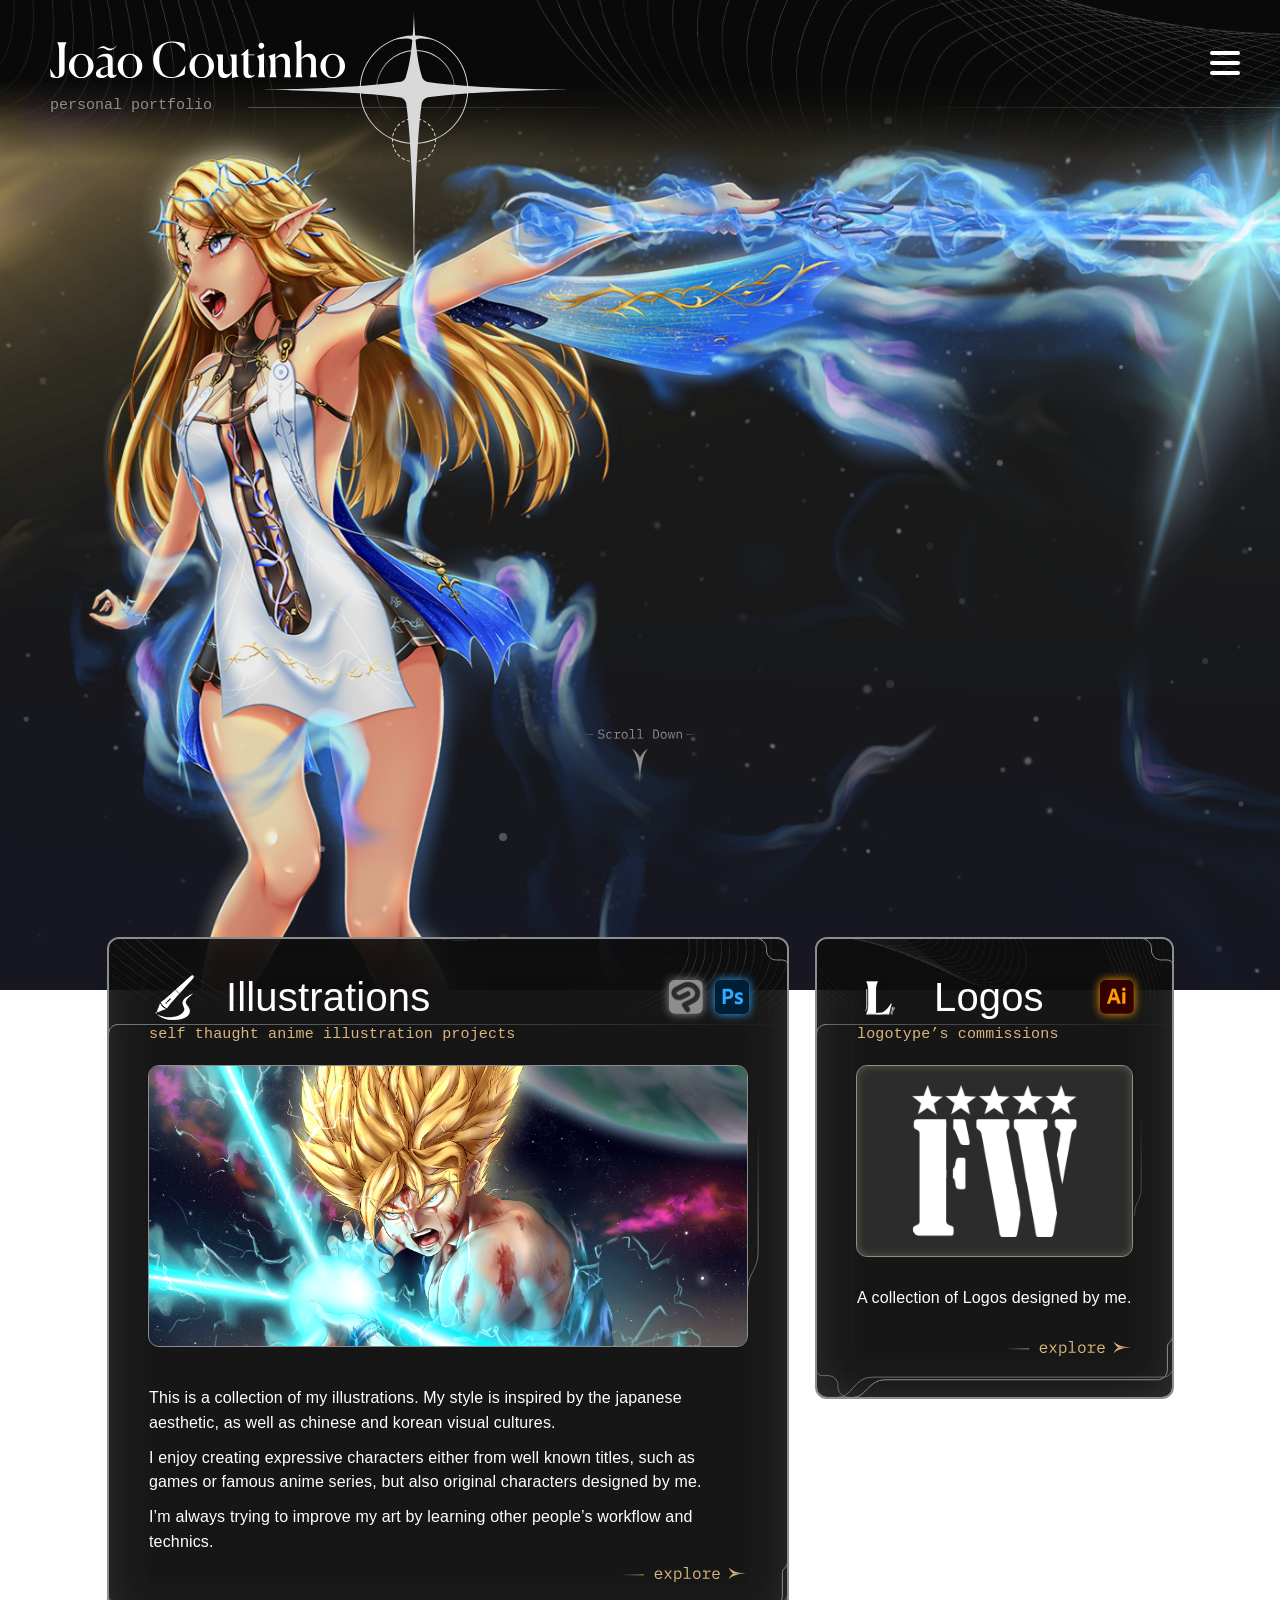
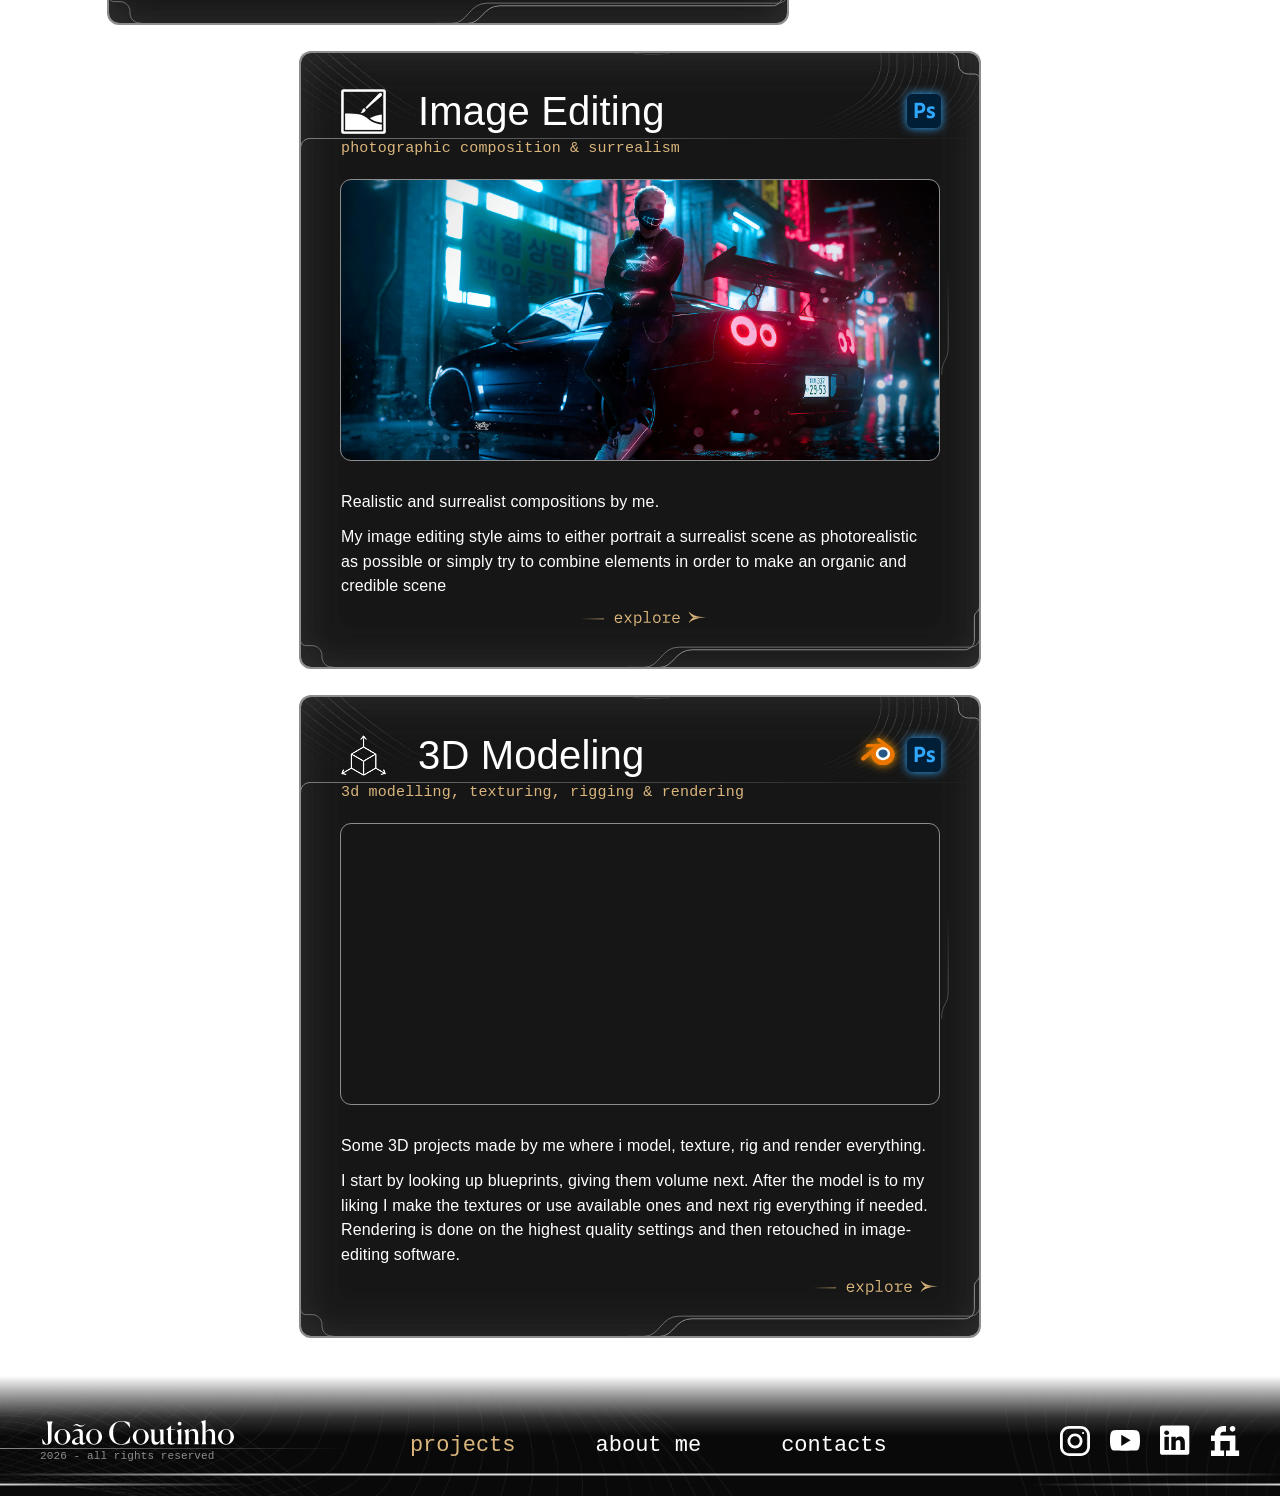
==== index.html @ 874382c6 "first push" ====
<!DOCTYPE html>
<html lang="pt">
<head>
  <meta charset="UTF-8">
  <meta name="viewport" content="width=device-width, initial-scale=1.0">
  <title>Home | Portfolio</title>
  
  <link rel="icon" type="image/png" href="images\about_contacts.png">
  <link rel="stylesheet" href="css\parallax.css">
  <link rel="stylesheet" href="css\fonts.css">
  <link rel="stylesheet" href="css\header.css">
  <link rel="stylesheet" href="css\info_cards.css">
  <link rel="stylesheet" href="css\footer.css">
  <link rel="stylesheet" href="css\index.css">
  <link rel="stylesheet" href="css\tablets.css">
  <link rel="stylesheet" href="css\mobile.css">
</head>
<body>
  <div class="parallax-bg" aria-hidden="true">
    <!-- Desktop images -->
    <img class="parallax-layer layer1 desktop" data-src="images/layer4.png" alt="" data-speed="22">
    <img class="parallax-layer layer2 desktop" data-src="images/layer3.png" alt="" data-speed="16">
    <img class="parallax-layer layer3 desktop" data-src="images/layer2.png" alt="" data-speed="10">
    <img class="parallax-layer layer4 desktop" data-src="images/layer1.png" alt="" data-speed="30">
    
    <!-- Mobile images -->
    <img class="parallax-layer layer1 mobile" src="images/layer4_mobile.png" alt="" data-speed="22" style="display:none;">
    <img class="parallax-layer layer2 mobile" src="images/layer3_mobile.png" alt="" data-speed="16" style="display:none;">
    <img class="parallax-layer layer3 mobile" src="images/layer2_mobile.png" alt="" data-speed="10" style="display:none;">
    <img class="parallax-layer layer4 mobile" src="images/layer1_mobile.png" alt="" data-speed="30" style="display:none;">
    
    <div class="parallax-layer particle-layer layer5" data-speed="8" aria-hidden="true"></div>
    <div class="parallax-layer particle-layer layer6" data-speed="10" aria-hidden="true"></div>
  </div>


  <div class="page-content">
    <header>
      <div class="mobile-nav-panel" id="mobile-nav-panel" aria-hidden="true" >
        <a href="index.html" class="nav-link is-active" data-nav="home"><h2>Projects</h2></a>
        <a href="about.html" class="nav-link" data-nav="about"><h2>About Me</h2></a>
        <a href="contact.html" class="nav-link" data-nav="contact"><h2>Contacts</h2></a>
      </div>
      <div class="black-degrade" aria-hidden="true"></div>
      <img src="images\waves blured.png" alt="Waves Blured" class="waves-blured">
      <svg class="Vector2Header" width="1702" height="2" viewBox="0 0 1702 2" preserveAspectRatio="xMidYMid meet" fill="none" xmlns="http://www.w3.org/2000/svg">
<path d="M579.146 1.33301H0V0.333008H579.146V1.33301Z" fill="url(#paint0_linear_225_235)"/>
<path d="M1701.89 0V1H1122.74V0H1701.89Z" fill="url(#paint1_linear_225_235)"/>
<defs>
<linearGradient id="paint0_linear_225_235" x1="1701.89" y1="1.00043" x2="0" y2="1.00043" gradientUnits="userSpaceOnUse">
<stop offset="0.00600609" stop-color="#8D8D8D"/>
<stop offset="0.370487" stop-color="#8D8D8D" stop-opacity="0"/>
<stop offset="0.607399" stop-color="#8D8D8D" stop-opacity="0"/>
<stop offset="1" stop-color="#8D8D8D"/>
</linearGradient>
<linearGradient id="paint1_linear_225_235" x1="1701.89" y1="1.00043" x2="0" y2="1.00043" gradientUnits="userSpaceOnUse">
<stop offset="0.00600609" stop-color="#8D8D8D"/>
<stop offset="0.370487" stop-color="#8D8D8D" stop-opacity="0"/>
<stop offset="0.607399" stop-color="#8D8D8D" stop-opacity="0"/>
<stop offset="1" stop-color="#8D8D8D"/>
</linearGradient>
</defs>
      </svg>
      <div class="slider" style="visibility:hidden;">  
        <svg class="slide1 is-active" width="1920" height="20" viewBox="0 0 1920 20" preserveAspectRatio="none" fill="none" xmlns="http://www.w3.org/2000/svg">
<path d="M1219.82 2.77637C1219.82 3.23866 1219.82 3.27374 1219.82 3.27637H1153.14C1142.38 3.27646 1136.98 6.40351 1130.78 9.58105C1124.53 12.7842 1117.53 15.9971 1103.69 15.9971V14.9971C1117.32 14.9971 1124.16 11.8482 1130.33 8.69141C1136.54 5.50894 1142.12 2.27646 1153.14 2.27637H1219.82C1219.82 2.27637 1219.82 2.27664 1219.82 2.77637Z" fill="#6D6D6D"/>
<path d="M1286.5 2.27637C1297.51 2.27649 1303.1 5.50895 1309.31 8.69141C1315.47 11.8482 1322.31 14.9971 1335.94 14.9971V15.9971C1322.1 15.9971 1315.1 12.7842 1308.85 9.58105C1302.65 6.40352 1297.25 3.27649 1286.5 3.27637H1219.82C1219.82 3.27637 1219.82 3.27637 1219.82 2.77637C1219.82 2.27664 1219.82 2.27637 1219.82 2.27637H1286.5Z" fill="#6D6D6D"/>
<path d="M1219.82 1H1160.32C1150.78 1.00012 1146 4.66069 1140.46 8.41211C1137.68 10.2914 1134.71 12.1945 1130.89 13.6221C1127.06 15.0508 1122.39 15.9971 1116.21 15.9971V14.9971C1122.28 14.9971 1126.83 14.0686 1130.54 12.6855C1134.25 11.3013 1137.13 9.45376 1139.9 7.58398C1143.7 5.00549 1147.27 2.38401 1152.34 1H1144.82C1132.71 1.00006 1126.63 4.69135 1119.65 8.43848C1112.62 12.2122 1104.76 15.9971 1089.2 15.9971V14.9971C1104.54 14.9971 1112.24 11.2823 1119.18 7.55762C1126.16 3.80644 1132.44 5.63108e-05 1144.82 0H1219.82V1Z" fill="#D9D9D9"/>
<path d="M1294.82 0C1307.19 8.13388e-05 1313.47 3.80645 1320.45 7.55762C1327.39 11.2823 1335.09 14.9971 1350.44 14.9971V15.9971C1334.87 15.9971 1327.01 12.2122 1319.98 8.43848C1313 4.69136 1306.92 1.00008 1294.82 1H1287.29C1292.37 2.38402 1295.93 5.00551 1299.74 7.58398C1302.5 9.45374 1305.39 11.3013 1309.1 12.6855C1312.8 14.0685 1317.35 14.9971 1323.43 14.9971V15.9971C1317.24 15.9971 1312.58 15.0508 1308.75 13.6221C1304.92 12.1945 1301.95 10.2914 1299.18 8.41211C1293.81 4.77783 1289.15 1.22894 1280.19 1.01074L1279.31 1H1219.82V0H1294.82Z" fill="#D9D9D9"/>
<path d="M1279.82 8.49805H1230.61C1223.54 10.2774 1220.49 16.3881 1219.82 19.6953C1219.14 16.3881 1216.09 10.2775 1209.02 8.49805H1159.82V7.49805H1279.82V8.49805Z" fill="url(#paint0_linear_6_7)"/>
<path d="M1116.21 15V16H0V15H1116.21Z" fill="url(#paint1_linear_6_7)"/>
<path d="M1920 15V16H1323.42V15H1920Z" fill="url(#paint2_linear_6_7)"/>
<defs>
<linearGradient id="paint0_linear_6_7" x1="0" y1="9.84766" x2="1920" y2="9.84766" gradientUnits="userSpaceOnUse">
<stop stop-color="#8D8D8D" stop-opacity="0"/>
<stop offset="0.2" stop-color="#8D8D8D"/>
<stop offset="0.8" stop-color="#8D8D8D"/>
<stop offset="1" stop-color="#8D8D8D" stop-opacity="0"/>
</linearGradient>
<linearGradient id="paint1_linear_6_7" x1="0" y1="16" x2="1967.49" y2="16" gradientUnits="userSpaceOnUse">
<stop stop-color="#D9D9D9" stop-opacity="0"/>
<stop offset="0.2" stop-color="#D9D9D9"/>
<stop offset="0.8" stop-color="#D9D9D9"/>
<stop offset="1" stop-color="#D9D9D9" stop-opacity="0"/>
</linearGradient>
<linearGradient id="paint2_linear_6_7" x1="-91.1058" y1="16" x2="1920" y2="16" gradientUnits="userSpaceOnUse">
<stop stop-color="#D9D9D9" stop-opacity="0"/>
<stop offset="0.2" stop-color="#D9D9D9"/>
<stop offset="0.8" stop-color="#D9D9D9"/>
<stop offset="1" stop-color="#D9D9D9" stop-opacity="0"/>
</linearGradient>
</defs>
        </svg>
        <svg class="slide2" width="1920" height="20" viewBox="0 0 1920 20" preserveAspectRatio="none" fill="none" xmlns="http://www.w3.org/2000/svg">
<path d="M1473.4 2.77637C1473.4 3.23867 1473.4 3.27374 1473.4 3.27637H1406.73C1395.97 3.27646 1390.57 6.40343 1384.37 9.58105C1378.12 12.7843 1371.12 15.9971 1357.28 15.9971V14.9971C1370.91 14.9971 1377.75 11.8483 1383.91 8.69141C1390.13 5.50886 1395.71 2.27646 1406.73 2.27637H1473.4C1473.4 2.27637 1473.4 2.27663 1473.4 2.77637Z" fill="#6D6D6D"/>
<path d="M1540.08 2.27637C1551.1 2.27649 1556.68 5.50888 1562.9 8.69141C1569.06 11.8483 1575.9 14.9971 1589.53 14.9971V15.9971C1575.69 15.9971 1568.69 12.7843 1562.44 9.58105C1556.24 6.40344 1550.84 3.27649 1540.08 3.27637H1473.41C1473.41 3.27637 1473.4 3.27638 1473.4 2.77637C1473.4 2.27663 1473.41 2.27637 1473.41 2.27637H1540.08Z" fill="#6D6D6D"/>
<path d="M1473.4 1H1413.91C1404.37 1.00012 1399.59 4.66061 1394.04 8.41211C1391.27 10.2915 1388.3 12.1944 1384.47 13.6221C1380.65 15.0508 1375.98 15.9971 1369.8 15.9971V14.9971C1375.87 14.9971 1380.42 14.0686 1384.12 12.6855C1387.83 11.3013 1390.72 9.45381 1393.48 7.58398C1397.29 5.00543 1400.86 2.38405 1405.93 1H1398.4C1386.3 1.00006 1380.22 4.69126 1373.24 8.43848C1366.21 12.2123 1358.35 15.9971 1342.79 15.9971V14.9971C1358.13 14.9971 1365.83 11.2824 1372.77 7.55762C1379.75 3.80635 1386.03 5.63121e-05 1398.4 0H1473.4V1Z" fill="#D9D9D9"/>
<path d="M1548.41 0C1560.78 8.13409e-05 1567.06 3.80636 1574.04 7.55762C1580.98 11.2824 1588.68 14.9971 1604.02 14.9971V15.9971C1588.46 15.9971 1580.6 12.2123 1573.57 8.43848C1566.59 4.69127 1560.51 1.00008 1548.41 1H1540.88C1545.95 2.38406 1549.52 5.00545 1553.33 7.58398C1556.09 9.45379 1558.98 11.3013 1562.68 12.6855C1566.39 14.0686 1570.94 14.9971 1577.01 14.9971V15.9971C1570.83 15.9971 1566.16 15.0508 1562.33 13.6221C1558.51 12.1945 1555.54 10.2915 1552.76 8.41211C1547.4 4.77774 1542.74 1.22895 1533.78 1.01074L1532.9 1H1473.4V0H1548.41Z" fill="#D9D9D9"/>
<path d="M1533.4 8.49805H1484.2C1477.13 10.2774 1474.08 16.388 1473.4 19.6953C1472.73 16.388 1469.68 10.2775 1462.61 8.49805H1413.4V7.49805H1533.4V8.49805Z" fill="url(#paint0_linear_225_249)"/>
<path d="M1369.8 15V16L0 16.0004V15.0004L1369.8 15Z" fill="url(#paint1_linear_225_249)"/>
<path d="M1920 15.0004V16.0004L1577.01 16V15L1920 15.0004Z" fill="url(#paint2_linear_225_249)"/>
<defs>
<linearGradient id="paint0_linear_225_249" x1="0" y1="9.84766" x2="1920" y2="9.84766" gradientUnits="userSpaceOnUse">
<stop stop-color="#8D8D8D" stop-opacity="0"/>
<stop offset="0.2" stop-color="#8D8D8D"/>
<stop offset="0.8" stop-color="#8D8D8D"/>
<stop offset="1" stop-color="#8D8D8D" stop-opacity="0"/>
</linearGradient>
<linearGradient id="paint1_linear_225_249" x1="0" y1="16" x2="1967.49" y2="16" gradientUnits="userSpaceOnUse">
<stop stop-color="#D9D9D9" stop-opacity="0"/>
<stop offset="0.2" stop-color="#D9D9D9"/>
<stop offset="0.8" stop-color="#D9D9D9"/>
<stop offset="1" stop-color="#D9D9D9" stop-opacity="0"/>
</linearGradient>
<linearGradient id="paint2_linear_225_249" x1="-91.1058" y1="16" x2="1920" y2="16" gradientUnits="userSpaceOnUse">
<stop stop-color="#D9D9D9" stop-opacity="0"/>
<stop offset="0.2" stop-color="#D9D9D9"/>
<stop offset="0.8" stop-color="#D9D9D9"/>
<stop offset="1" stop-color="#D9D9D9" stop-opacity="0"/>
</linearGradient>
</defs>
        </svg>
        <svg class="slide3" width="1920" height="20" viewBox="0 0 1920 20" preserveAspectRatio="none" fill="none" xmlns="http://www.w3.org/2000/svg">
<path d="M1722.04 2.77637C1722.04 3.23868 1722.04 3.27374 1722.04 3.27637H1655.36C1644.61 3.27646 1639.21 6.40339 1633.01 9.58105C1626.76 12.7843 1619.76 15.9971 1605.92 15.9971V14.9971C1619.55 14.9971 1626.39 11.8483 1632.55 8.69141C1638.76 5.50883 1644.35 2.27646 1655.36 2.27637H1722.04C1722.04 2.27637 1722.04 2.27662 1722.04 2.77637Z" fill="#6D6D6D"/>
<path d="M1788.72 2.27637C1799.74 2.27649 1805.32 5.50884 1811.53 8.69141C1817.7 11.8483 1824.54 14.9971 1838.17 14.9971V15.9971C1824.33 15.9971 1817.33 12.7843 1811.08 9.58105C1804.88 6.40341 1799.48 3.27649 1788.72 3.27637H1722.04C1722.04 3.27637 1722.04 3.27638 1722.04 2.77637C1722.04 2.27662 1722.04 2.27637 1722.04 2.27637H1788.72Z" fill="#6D6D6D"/>
<path d="M1722.04 1H1662.55C1653.01 1.00012 1648.22 4.66057 1642.68 8.41211C1639.91 10.2915 1636.94 12.1944 1633.11 13.6221C1629.28 15.0508 1624.62 15.9971 1618.43 15.9971V14.9971C1624.51 14.9971 1629.06 14.0686 1632.76 12.6855C1636.47 11.3013 1639.36 9.45383 1642.12 7.58398C1645.93 5.00541 1649.49 2.38406 1654.57 1H1647.04C1634.94 1.00006 1628.85 4.69122 1621.88 8.43848C1614.85 12.2123 1606.99 15.9971 1591.42 15.9971V14.9971C1606.77 14.9971 1614.47 11.2824 1621.41 7.55762C1628.39 3.80631 1634.67 5.63127e-05 1647.04 0H1722.04V1Z" fill="#D9D9D9"/>
<path d="M1797.04 0C1809.42 8.13418e-05 1815.7 3.80632 1822.68 7.55762C1829.62 11.2824 1837.32 14.9971 1852.66 14.9971V15.9971C1837.1 15.9971 1829.24 12.2123 1822.21 8.43848C1815.23 4.69124 1809.15 1.00008 1797.04 1H1789.52C1794.59 2.38407 1798.16 5.00543 1801.96 7.58398C1804.73 9.45381 1807.61 11.3013 1811.32 12.6855C1815.03 14.0686 1819.58 14.9971 1825.65 14.9971V15.9971C1819.47 15.9971 1814.8 15.0508 1810.97 13.6221C1807.15 12.1944 1804.18 10.2915 1801.4 8.41211C1796.04 4.7777 1791.38 1.22895 1782.41 1.01074L1781.54 1H1722.04V0H1797.04Z" fill="#D9D9D9"/>
<path d="M1782.04 8.49805H1732.84C1725.77 10.2775 1722.71 16.3879 1722.04 19.6953C1721.37 16.3879 1718.31 10.2775 1711.25 8.49805H1662.04V7.49805H1782.04V8.49805Z" fill="url(#paint0_linear_225_249)"/>
<path d="M1618.43 15V16L0 16.0005V15.0005L1618.43 15Z" fill="url(#paint1_linear_225_249)"/>
<path d="M1920 15.0005V16.0005L1825.65 16V15L1920 15.0005Z" fill="url(#paint2_linear_225_249)"/>
<defs>
<linearGradient id="paint0_linear_225_249" x1="0" y1="9.84766" x2="1920" y2="9.84766" gradientUnits="userSpaceOnUse">
<stop stop-color="#8D8D8D" stop-opacity="0"/>
<stop offset="0.2" stop-color="#8D8D8D"/>
<stop offset="0.8" stop-color="#8D8D8D"/>
<stop offset="1" stop-color="#8D8D8D" stop-opacity="0"/>
</linearGradient>
<linearGradient id="paint1_linear_225_249" x1="0" y1="16" x2="1967.49" y2="16" gradientUnits="userSpaceOnUse">
<stop stop-color="#D9D9D9" stop-opacity="0"/>
<stop offset="0.2" stop-color="#D9D9D9"/>
<stop offset="0.8" stop-color="#D9D9D9"/>
<stop offset="1" stop-color="#D9D9D9" stop-opacity="0"/>
</linearGradient>
<linearGradient id="paint2_linear_225_249" x1="-91.1058" y1="16" x2="1920" y2="16" gradientUnits="userSpaceOnUse">
<stop stop-color="#D9D9D9" stop-opacity="0"/>
<stop offset="0.2" stop-color="#D9D9D9"/>
<stop offset="0.8" stop-color="#D9D9D9"/>
<stop offset="1" stop-color="#D9D9D9" stop-opacity="0"/>
</linearGradient>
</defs>
        </svg>
        



      </div> 
    
      <div class="nav-container">

        <div class="logo-container">      
          <svg class="JoãoCoutinho"width="296" height="39" viewBox="0 0 296 39" fill="none" xmlns="http://www.w3.org/2000/svg">
<path d="M16.5117 2.30469C14.9759 5.28038 14.5918 6.9127 14.5918 10.8965V30.7207C14.5916 35.4243 11.52 38.0643 6.48047 38.0645C4.65649 38.0645 2.73624 37.7278 0.864258 37.0078L0 29.0879L0.383789 28.9443C3.74379 34.3203 5.18411 37.1045 6.91211 37.1045C8.20807 37.1044 9.12012 35.7602 9.12012 33.4082V10.8965C9.12012 6.91267 8.73602 5.28042 7.2002 2.30469V2.20801H16.5117V2.30469Z" fill="white"/>
<path fill-rule="evenodd" clip-rule="evenodd" d="M31.2314 13.7285C37.9512 13.7287 43.5672 19.4881 43.5674 25.9199C43.5674 32.3998 37.9993 38.0643 31.2314 38.0645C24.4634 38.0645 18.8954 32.3999 18.9434 25.9199C18.9915 19.4881 24.5596 13.7285 31.2314 13.7285ZM31.2314 14.6885C26.3355 14.6885 24.2237 20.16 24.2236 25.9199C24.2236 31.7279 26.2874 37.1045 31.2314 37.1045C36.1752 37.1043 38.2871 31.7278 38.2871 25.9199C38.287 20.1602 36.1271 14.6887 31.2314 14.6885Z" fill="white"/>
<path fill-rule="evenodd" clip-rule="evenodd" d="M56.3633 13.7285C61.2113 13.7285 62.6514 16.4644 62.6514 19.4404V33.1201C62.6514 34.3201 63.1316 35.2323 64.5234 35.2324C65.2434 35.2324 66.012 34.9923 66.876 34.3203L66.9717 34.416C66.2517 35.952 64.8116 37.9199 61.9316 37.9199C59.5317 37.9199 58.2833 36.5284 57.9473 34.8965C56.4593 36.5763 54.0597 38.0643 51.0361 38.0645C48.2042 38.0645 45.8995 36.7203 45.8994 33.9844C45.8994 29.1364 52.8116 26.7838 57.8516 25.9678V20.7363C57.8516 18.2403 56.8435 16.6084 53.4355 16.6084C51.6116 16.6084 49.1157 17.0886 47.0518 18.7686L46.8115 18.4805C48.7795 15.6966 52.1875 13.7286 56.3633 13.7285ZM57.8516 26.7842C54.0596 27.6482 50.4121 29.2324 50.4121 32.4004C50.4122 34.2723 51.6601 35.4727 53.916 35.4727C55.5479 35.4726 57.0356 34.848 57.8516 34.0801V26.7842Z" fill="white"/>
<path fill-rule="evenodd" clip-rule="evenodd" d="M79.9814 13.7285C86.7012 13.7287 92.3172 19.4881 92.3174 25.9199C92.3174 32.3998 86.7493 38.0643 79.9814 38.0645C73.2134 38.0645 67.6454 32.3999 67.6934 25.9199C67.7415 19.4881 73.3096 13.7285 79.9814 13.7285ZM79.9814 14.6885C75.0855 14.6885 72.9737 20.16 72.9736 25.9199C72.9736 31.7279 75.0374 37.1045 79.9814 37.1045C84.9252 37.1043 87.0371 31.7278 87.0371 25.9199C87.037 20.1602 84.8771 14.6887 79.9814 14.6885Z" fill="white"/>
<path d="M122.288 1.48828C127.376 1.48828 131.841 2.78399 134.385 3.79199L135.345 11.6641L134.96 11.8086C130.256 5.18459 127.184 2.44824 121.664 2.44824C112.784 2.44836 109.232 9.84045 109.232 19.7764C109.232 29.7602 112.928 37.1043 121.376 37.1045C128.192 37.1045 131.792 32.4005 135.152 25.6807L135.536 25.8242L134.576 34.6084C133.76 35.2326 127.952 38.0645 121.376 38.0645C110.288 38.0643 103.137 30.0482 103.137 19.7764C103.137 9.55243 111.104 1.48838 122.288 1.48828Z" fill="white"/>
<path fill-rule="evenodd" clip-rule="evenodd" d="M151.747 13.7285C158.467 13.7287 164.083 19.4881 164.083 25.9199C164.083 32.3998 158.515 38.0643 151.747 38.0645C144.979 38.0645 139.411 32.3999 139.459 25.9199C139.507 19.4881 145.075 13.7285 151.747 13.7285ZM151.747 14.6885C146.851 14.6885 144.739 20.16 144.739 25.9199C144.739 31.7279 146.803 37.1045 151.747 37.1045C156.691 37.1043 158.803 31.7278 158.803 25.9199C158.803 20.1602 156.643 14.6887 151.747 14.6885Z" fill="white"/>
<path d="M172.938 29.1367C172.938 32.4964 174.474 34.2246 177.162 34.2246C179.466 34.2244 180.905 32.928 181.817 31.2002V19.6807C181.817 17.2807 181.05 15.6 179.706 14.5439V14.4482H186.617V29.1846C186.617 34.272 187.242 35.1842 188.777 36.2881V36.3838L182.058 37.9199V31.9678C180.426 35.0877 178.218 38.0642 174.33 38.0645C170.25 38.0645 168.138 34.8963 168.138 29.9043V19.6807C168.138 17.2327 167.322 15.5999 166.122 14.5439V14.4482H172.938V29.1367Z" fill="white"/>
<path d="M198.312 14.4482H204.505V15.3125H198.312V32.1123C198.313 34.4163 199.369 35.6641 201.673 35.6641C203.353 35.664 204.6 34.9928 204.841 34.8486L204.984 35.04C203.64 36.912 201.529 38.0644 198.841 38.0645C196.009 38.0645 193.465 36.7679 193.465 32.2559V15.3125H190.873V15.0244L197.833 9.02441H198.312V14.4482Z" fill="white"/>
<path fill-rule="evenodd" clip-rule="evenodd" d="M282.716 13.7285C289.436 13.7287 295.052 19.4881 295.052 25.9199C295.052 32.3998 289.484 38.0643 282.716 38.0645C275.948 38.0645 270.38 32.3999 270.428 25.9199C270.476 19.4881 276.044 13.7285 282.716 13.7285ZM282.716 14.6885C277.82 14.6885 275.708 20.16 275.708 25.9199C275.708 31.7279 277.772 37.1045 282.716 37.1045C287.66 37.1043 289.771 31.7278 289.771 25.9199C289.771 20.1601 287.612 14.6887 282.716 14.6885Z" fill="white"/>
<path d="M214.017 27.9844C214.017 32.1122 214.113 34.6081 215.073 37.248V37.3447H208.113V37.248C208.785 34.6081 209.217 32.2081 209.217 28.0322V22.5605C209.217 19.4885 208.209 17.6642 207.057 16.3682V16.0322L214.017 13.4883V27.9844Z" fill="white"/>
<path d="M225.216 18.0967L225.407 18.1445C227.471 15.6485 229.776 13.7285 233.136 13.7285C237.504 13.7286 239.903 16.4165 239.903 20.6885V27.9844C239.903 32.3042 240 34.6081 241.008 37.248V37.3447H234.048V37.248C234.912 34.6081 235.104 32.0641 235.104 28.0322V21.792C235.103 19.0561 233.903 16.6562 230.688 16.6562C228.672 16.6563 226.799 17.5687 225.407 19.0566V27.9844C225.407 32.1602 225.504 34.6081 226.464 37.248V37.3447H219.504V37.248C220.416 34.6082 220.607 32.2561 220.607 28.0322V22.3682C220.607 19.2002 219.599 17.4239 218.447 16.1279V16.0322L225.216 13.4883V18.0967Z" fill="white"/>
<path d="M251.372 18.1445C253.436 15.6486 255.74 13.7286 259.1 13.7285C263.468 13.7285 265.916 16.4165 265.916 20.6885V28.0322C265.916 32.3041 266.012 34.6081 266.972 37.248V37.3447H260.012V37.248C260.924 34.6081 261.116 32.0162 261.116 28.0322V21.792C261.116 19.0562 259.868 16.6564 256.7 16.6562C254.636 16.6562 252.812 17.5685 251.372 19.1045V28.0322C251.372 32.1601 251.516 34.6082 252.476 37.248V37.3447H245.516V37.248C246.38 34.6081 246.572 32.2562 246.572 28.0322V8.83203C246.572 5.71216 245.564 3.88777 244.412 2.5918V2.49609L251.372 0V18.1445Z" fill="white"/>
<path d="M66.999 5.21289C65.3142 7.87838 60.8063 12.4585 56.25 9.45898C51.6937 6.4595 47.7656 8.88514 46.3711 10.4727C47.8342 8.63643 51.5719 5.26351 54.8174 6.46191C58.874 7.95995 61.584 10.9629 66.999 5.21289Z" fill="white"/>
<path d="M211.377 2.83203C212.961 2.83203 214.257 4.17597 214.257 5.75977C214.257 7.34377 212.961 8.64062 211.377 8.64062C209.793 8.64058 208.497 7.34374 208.497 5.75977C208.497 4.176 209.793 2.83207 211.377 2.83203Z" fill="white"/>
          </svg>
          <h2 class="professional-portfolio">personal portfolio</h2>
          <div class="LogoHeaderContainer">
            <svg class="LogoHeader"width="318" height="301" viewBox="0 0 318 301" fill="none" xmlns="http://www.w3.org/2000/svg">
<path d="M138.272 121.604C138.785 121.779 139.067 122.331 138.904 122.851C138.722 123.43 138.564 124.021 138.432 124.621C138.314 125.152 137.794 125.49 137.263 125.386C137.489 124.083 137.828 122.818 138.272 121.604Z" fill="#D9D9D9"/>
<path d="M140.939 116.514C141.389 116.815 141.518 117.423 141.226 117.882C140.898 118.396 140.591 118.925 140.308 119.468C140.056 119.95 139.465 120.141 138.979 119.902C139.533 118.711 140.19 117.578 140.939 116.514Z" fill="#D9D9D9"/>
<path d="M144.83 112.284C145.187 112.692 145.155 113.312 144.754 113.68C144.303 114.093 143.87 114.526 143.457 114.977C143.089 115.378 142.469 115.41 142.062 115.053C142.901 114.05 143.828 113.123 144.83 112.284Z" fill="#D9D9D9"/>
<path d="M149.68 109.202C149.919 109.688 149.727 110.278 149.245 110.53C148.702 110.813 148.173 111.12 147.659 111.448C147.2 111.741 146.593 111.612 146.291 111.162C147.355 110.413 148.489 109.756 149.68 109.202Z" fill="#D9D9D9"/>
<path d="M179.623 121.604C180.067 122.818 180.407 124.082 180.633 125.385C180.102 125.489 179.582 125.152 179.465 124.621C179.332 124.021 179.175 123.43 178.992 122.851C178.829 122.332 179.111 121.779 179.623 121.604Z" fill="#D9D9D9"/>
<path d="M176.955 116.514C177.704 117.578 178.362 118.711 178.916 119.902C178.43 120.141 177.84 119.95 177.589 119.468C177.306 118.925 176.999 118.396 176.671 117.882C176.379 117.423 176.507 116.816 176.955 116.514Z" fill="#D9D9D9"/>
<path d="M173.065 112.284C174.068 113.123 174.994 114.05 175.833 115.053C175.426 115.409 174.807 115.378 174.439 114.977C174.026 114.526 173.593 114.093 173.143 113.68C172.742 113.312 172.709 112.692 173.065 112.284Z" fill="#D9D9D9"/>
<path d="M168.216 109.202C169.407 109.756 170.541 110.412 171.604 111.161C171.303 111.611 170.696 111.741 170.237 111.448C169.723 111.12 169.193 110.814 168.65 110.53C168.168 110.278 167.977 109.688 168.216 109.202Z" fill="#D9D9D9"/>
<path fill-rule="evenodd" clip-rule="evenodd" d="M158.948 0C159.023 5.86039 159.375 14.7196 160.16 24.4043C188.345 25.0218 211.234 47.1265 213.096 74.9883C250.608 77.5927 294.447 78.5378 317.294 78.6611L314.141 78.6816C290.58 78.8702 248.948 79.8428 213.095 82.332C211.721 102.895 198.895 120.32 180.939 128.289C180.952 128.582 180.959 128.876 180.959 129.171L180.951 129.739C180.948 129.87 180.941 130.001 180.936 130.132C180.921 130.466 180.899 130.799 180.87 131.129C180.331 131.092 179.916 130.633 179.939 130.09C179.953 129.786 179.959 129.478 179.959 129.171C179.959 129.019 179.957 128.867 179.954 128.716C174.645 130.947 168.906 132.356 162.896 132.788C160.927 162.073 159.841 195.592 159.325 221.943C159.404 222.034 159.449 222.149 159.448 222.27C159.443 223.595 159.438 224.858 159.433 226.182L159.354 245.774C162.789 239.936 165.826 238.14 166.948 237.979C163.166 241.762 161.061 249.921 159.971 257.752C163.148 252.716 165.893 251.121 166.948 250.971C161.983 255.936 159.907 268.447 159.226 277.854L159.151 296.431C159.146 297.754 159.141 299.017 159.136 300.343C159.135 300.392 159.115 300.44 159.08 300.475C159.045 300.509 158.998 300.529 158.948 300.529C158.899 300.529 158.852 300.509 158.816 300.475C158.781 300.44 158.761 300.392 158.761 300.343C158.756 299.017 158.75 297.754 158.745 296.431L158.464 226.182C158.459 224.858 158.453 223.595 158.448 222.27C158.448 222.149 158.492 222.034 158.57 221.943C158.054 195.591 156.969 162.073 154.999 132.788C148.989 132.356 143.251 130.946 137.941 128.715C137.938 128.866 137.938 129.019 137.938 129.171C137.938 129.478 137.944 129.786 137.957 130.09C137.98 130.633 137.564 131.093 137.024 131.129C136.968 130.484 136.938 129.831 136.938 129.171C136.938 128.876 136.943 128.582 136.955 128.289C119.012 120.326 106.192 102.918 104.804 82.374C68.8155 79.8536 26.8464 78.8713 3.15332 78.6816L0 78.6611L3.15332 78.6396C26.8464 78.45 68.8155 77.4677 104.804 74.9473C106.685 47.1049 129.565 25.0216 157.736 24.4043C158.521 14.7196 158.874 5.86039 158.948 0ZM105.811 82.4434C107.212 102.42 119.627 119.358 137.023 127.225C137.024 127.221 137.024 127.217 137.024 127.213C137.279 127.23 137.505 127.341 137.671 127.511C143.024 129.846 148.835 131.327 154.932 131.781C154.386 123.777 153.775 116.101 153.089 108.988C152.935 109.033 152.781 109.079 152.628 109.127C152.108 109.29 151.556 109.008 151.382 108.495C151.909 108.302 152.445 108.13 152.99 107.978C152.429 102.268 151.821 96.933 151.159 92.0996H151.17C150.448 89.4079 148.381 87.2902 145.72 86.498C134.673 84.8401 120.783 83.5073 105.811 82.4434ZM212.088 82.4014C197.452 83.4323 183.824 84.7178 172.839 86.3115C172.715 86.3491 172.59 86.385 172.462 86.418C169.664 87.1399 167.474 89.3125 166.727 92.0996H166.737C166.076 96.933 165.466 102.267 164.905 107.978C165.45 108.13 165.987 108.302 166.514 108.495C166.339 109.008 165.789 109.29 165.27 109.127C165.116 109.079 164.962 109.033 164.807 108.988C164.12 116.101 163.51 123.777 162.964 131.781C169.061 131.327 174.871 129.846 180.225 127.511C180.39 127.342 180.616 127.23 180.87 127.213C180.87 127.217 180.871 127.221 180.871 127.225C198.28 119.353 210.701 102.397 212.088 82.4014ZM178.891 29.249C173.587 27.8758 164.298 26.4653 160.567 29.0742C161.843 42.6792 163.988 57.1918 167.418 66.958C168.464 68.8917 170.278 70.3398 172.462 70.9033C172.588 70.9359 172.713 70.9707 172.835 71.0078C183.82 72.6018 197.451 73.8879 212.088 74.9189C210.648 54.1737 197.332 36.6992 178.891 29.249ZM157.328 29.0723C153.569 26.4429 144.17 27.9024 138.91 29.2871C120.531 36.7539 107.263 54.1859 105.811 74.877C120.783 73.813 134.673 72.4802 145.72 70.8223C147.776 70.21 149.477 68.8066 150.478 66.958C153.907 57.1914 156.053 42.6779 157.328 29.0723Z" fill="#D9D9D9"/>
<path d="M151.382 149.847C151.557 149.334 152.109 149.052 152.628 149.216C153.207 149.398 153.799 149.556 154.398 149.688C154.929 149.806 155.266 150.326 155.162 150.856C153.859 150.631 152.595 150.291 151.382 149.847Z" fill="#D9D9D9"/>
<path d="M165.27 149.216C165.788 149.053 166.339 149.335 166.514 149.847C165.3 150.291 164.037 150.631 162.734 150.856C162.631 150.326 162.968 149.806 163.499 149.688C164.099 149.556 164.69 149.398 165.27 149.216Z" fill="#D9D9D9"/>
<path d="M146.291 147.179C146.593 146.73 147.201 146.602 147.659 146.895C148.173 147.223 148.702 147.529 149.245 147.812C149.727 148.064 149.918 148.654 149.68 149.14C148.488 148.586 147.355 147.928 146.291 147.179Z" fill="#D9D9D9"/>
<path d="M170.237 146.895C170.696 146.602 171.302 146.731 171.604 147.18C170.54 147.929 169.407 148.586 168.216 149.14C167.978 148.654 168.169 148.064 168.65 147.812C169.194 147.529 169.723 147.223 170.237 146.895Z" fill="#D9D9D9"/>
<path d="M142.062 143.289C142.469 142.933 143.089 142.965 143.457 143.366C143.87 143.817 144.303 144.25 144.754 144.663C145.155 145.031 145.186 145.649 144.83 146.057C143.828 145.218 142.901 144.292 142.062 143.289Z" fill="#D9D9D9"/>
<path d="M174.439 143.366C174.807 142.965 175.426 142.934 175.833 143.289C174.994 144.291 174.068 145.218 173.065 146.057C172.71 145.649 172.742 145.031 173.143 144.663C173.593 144.25 174.026 143.817 174.439 143.366Z" fill="#D9D9D9"/>
<path d="M138.979 138.439C139.465 138.201 140.056 138.392 140.308 138.874C140.591 139.417 140.897 139.947 141.226 140.461C141.518 140.92 141.388 141.526 140.938 141.828C140.38 141.035 139.873 140.202 139.421 139.336C139.267 139.041 139.12 138.742 138.979 138.439Z" fill="#D9D9D9"/>
<path d="M177.589 138.874C177.84 138.392 178.431 138.201 178.916 138.439C178.362 139.631 177.705 140.764 176.956 141.828C176.507 141.526 176.378 140.919 176.671 140.461C176.999 139.947 177.306 139.417 177.589 138.874Z" fill="#D9D9D9"/>
<path d="M137.263 132.956C137.794 132.852 138.314 133.191 138.432 133.722C138.564 134.322 138.722 134.913 138.904 135.492C139.068 136.011 138.785 136.563 138.272 136.737C137.828 135.523 137.489 134.259 137.263 132.956Z" fill="#D9D9D9"/>
<path d="M179.465 133.722C179.582 133.191 180.102 132.853 180.633 132.957C180.407 134.26 180.067 135.524 179.623 136.737C179.111 136.562 178.829 136.011 178.992 135.492C179.175 134.913 179.332 134.322 179.465 133.722Z" fill="#D9D9D9"/>
            </svg>
            <svg class="LogoHeaderbola" width="79" height="79" viewBox="0 0 79 79" fill="none" xmlns="http://www.w3.org/2000/svg">
<path d="M77.6095 39.3047C77.6095 18.1496 60.4599 1 39.3047 1C18.1496 1.00003 1.00003 18.1496 1 39.3047C1 60.4599 18.1496 77.6095 39.3047 77.6095V78.6095C17.5973 78.6095 0 61.0122 0 39.3047C3.29861e-05 17.5973 17.5973 3.29904e-05 39.3047 0C61.0122 0 78.6095 17.5973 78.6095 39.3047C78.6095 61.0122 61.0122 78.6095 39.3047 78.6095V77.6095C60.4599 77.6095 77.6095 60.4599 77.6095 39.3047Z" fill="url(#paint0_linear_196_331)"/>
<defs>
<linearGradient id="paint0_linear_196_331" x1="39.3047" y1="0" x2="39.3047" y2="78.6095" gradientUnits="userSpaceOnUse">
<stop stop-color="#D9D9D9"/>
<stop offset="1" stop-color="#737373" stop-opacity="0"/>
</linearGradient>
</defs>
            </svg>
          </div>
          
        </div>
        <nav>
          <a href="index.html" class="nav-link is-active" data-nav="home"><h2>Projects</h2></a>
          <a href="about.html" class="nav-link" data-nav="about"><h2>About Me</h2></a>
          <a href="contact.html" class="nav-link" data-nav="contact"><h2>Contacts</h2></a>
        </nav>
      </div>
      <div class="mobile-nav-toggle" type="button" aria-label="Open navigation menu" aria-expanded="false" aria-controls="mobile-nav-panel">
        <span></span>
        <span></span>
        <span></span>
      </div>
      
    </header>
    <div class="content-container" id="home-content">

      <div class="scroll-down-stage page-section page-section-home">
        <div class="scroll-down-animation">
          <svg class="scroll-down-animation-arrow" width="16" height="34" viewBox="0 0 16 34" fill="none" xmlns="http://www.w3.org/2000/svg">
<path d="M16 0C9.6 6.4 8 25.3333 8 34V8.5C11.6 2.1 14.8333 0.166667 16 0Z" fill="#8D8D8D"/>
<path d="M0 0C6.4 6.4 8 25.3333 8 34V8.5C4.4 2.1 1.16667 0.166667 0 0Z" fill="#8D8D8D"/>
          </svg>
          <svg class="scroll-down-animation-line" width="116" height="1" viewBox="0 0 116 1" fill="none" xmlns="http://www.w3.org/2000/svg">
<path d="M10.8418 1H0V0H10.8418V1ZM115.23 0V1H104.389V0H115.23Z" fill="url(#paint0_linear_240_238)"/>
<defs>
<linearGradient id="paint0_linear_240_238" x1="0" y1="0.500002" x2="115.23" y2="0.500002" gradientUnits="userSpaceOnUse">
<stop stop-color="#8D8D8D" stop-opacity="0"/>
<stop offset="0.177885" stop-color="#8D8D8D"/>
<stop offset="0.831731" stop-color="#8D8D8D"/>
<stop offset="1" stop-color="#8D8D8D" stop-opacity="0"/>
</linearGradient>
</defs>
          </svg>
          <svg class="scroll-down-animation-text" width="84" height="10" viewBox="0 0 84 10" fill="none" xmlns="http://www.w3.org/2000/svg">
<path d="M3.28904 9.776C2.47437 9.776 1.80704 9.62866 1.28704 9.334C0.767039 9.03066 0.338039 8.645 3.90857e-05 8.177L0.793039 7.52699C1.14837 7.96899 1.52104 8.29833 1.91104 8.515C2.30971 8.73166 2.78204 8.84 3.32804 8.84C3.98671 8.84 4.48937 8.68833 4.83604 8.385C5.18271 8.08166 5.35604 7.657 5.35604 7.111C5.35604 6.66899 5.23037 6.32666 4.97904 6.08399C4.72771 5.83266 4.29004 5.65499 3.66604 5.55099L2.65204 5.382C2.21004 5.304 1.83737 5.18699 1.53404 5.03099C1.23937 4.87499 1.00104 4.68866 0.819039 4.47199C0.637039 4.24666 0.507039 4.00399 0.429039 3.74399C0.351039 3.47533 0.312039 3.19799 0.312039 2.91199C0.312039 2.07999 0.585039 1.45166 1.13104 1.02699C1.67704 0.602328 2.41371 0.389995 3.34104 0.389995C4.06904 0.389995 4.68004 0.511328 5.17404 0.753995C5.67671 0.996661 6.07971 1.33899 6.38304 1.78099L5.61604 2.44399C5.36471 2.11466 5.06137 1.84599 4.70604 1.63799C4.35071 1.42999 3.89137 1.32599 3.32804 1.32599C2.71271 1.32599 2.24037 1.45599 1.91104 1.71599C1.58171 1.97599 1.41704 2.366 1.41704 2.886C1.41704 3.29333 1.53837 3.62699 1.78104 3.88699C2.03237 4.13833 2.47871 4.32033 3.12004 4.43299L4.09504 4.602C4.53704 4.68 4.90971 4.79699 5.21304 4.95299C5.51637 5.10899 5.75904 5.29533 5.94104 5.51199C6.13171 5.72866 6.26604 5.97133 6.34404 6.23999C6.42204 6.50866 6.46104 6.79033 6.46104 7.085C6.46104 7.92566 6.18371 8.58433 5.62904 9.061C5.08304 9.53766 4.30304 9.776 3.28904 9.776ZM11.344 9.776C10.8586 9.776 10.4253 9.69366 10.044 9.529C9.67129 9.35566 9.35496 9.11733 9.09496 8.814C8.83496 8.51066 8.63563 8.14233 8.49696 7.709C8.36696 7.27566 8.30196 6.79466 8.30196 6.26599C8.30196 5.73733 8.37129 5.25633 8.50996 4.82299C8.64863 4.38966 8.84796 4.02133 9.10796 3.71799C9.36796 3.40599 9.68429 3.16766 10.057 3.003C10.4296 2.83833 10.8543 2.756 11.331 2.756C11.981 2.756 12.5096 2.89899 12.917 3.18499C13.3243 3.47099 13.6233 3.84366 13.814 4.30299L12.982 4.74499C12.8606 4.39833 12.657 4.12966 12.371 3.939C12.0936 3.74833 11.747 3.65299 11.331 3.65299C11.0276 3.65299 10.7546 3.70499 10.512 3.80899C10.278 3.90433 10.0786 4.04299 9.91396 4.22499C9.74929 4.40699 9.62363 4.62366 9.53696 4.87499C9.45896 5.12633 9.41996 5.39933 9.41996 5.69399V6.83799C9.41996 7.13266 9.45896 7.40566 9.53696 7.657C9.62363 7.90833 9.74929 8.125 9.91396 8.307C10.0786 8.489 10.2823 8.632 10.525 8.736C10.7676 8.83133 11.045 8.879 11.357 8.879C11.8076 8.879 12.1803 8.775 12.475 8.567C12.7696 8.359 13.0036 8.073 13.177 7.709L13.918 8.216C13.7186 8.66666 13.4066 9.03933 12.982 9.334C12.566 9.62866 12.02 9.776 11.344 9.776ZM16.0059 8.736H17.9689V3.79599H16.0059V2.91199H19.0089V4.602H19.0739C19.2125 4.07333 19.4725 3.66166 19.8539 3.36699C20.2439 3.06366 20.7379 2.91199 21.3359 2.91199H22.2719V3.95199H21.0109C20.4129 3.95199 19.9275 4.12533 19.5549 4.47199C19.1909 4.81866 19.0089 5.27366 19.0089 5.837V8.736H21.6089V9.62H16.0059V8.736ZM26.6998 9.776C26.2318 9.776 25.8071 9.69366 25.4258 9.529C25.0531 9.36433 24.7325 9.13033 24.4638 8.827C24.2038 8.515 24.0045 8.14666 23.8658 7.72199C23.7271 7.28866 23.6578 6.80333 23.6578 6.26599C23.6578 5.73733 23.7271 5.25633 23.8658 4.82299C24.0045 4.38966 24.2038 4.02133 24.4638 3.71799C24.7325 3.40599 25.0531 3.16766 25.4258 3.003C25.8071 2.83833 26.2318 2.756 26.6998 2.756C27.1678 2.756 27.5881 2.83833 27.9608 3.003C28.3421 3.16766 28.6628 3.40599 28.9228 3.71799C29.1915 4.02133 29.3951 4.38966 29.5338 4.82299C29.6725 5.25633 29.7418 5.73733 29.7418 6.26599C29.7418 6.80333 29.6725 7.28866 29.5338 7.72199C29.3951 8.14666 29.1915 8.515 28.9228 8.827C28.6628 9.13033 28.3421 9.36433 27.9608 9.529C27.5881 9.69366 27.1678 9.776 26.6998 9.776ZM26.6998 8.879C27.2805 8.879 27.7485 8.70566 28.1038 8.359C28.4591 8.01233 28.6368 7.47499 28.6368 6.74699V5.78499C28.6368 5.05699 28.4591 4.51966 28.1038 4.17299C27.7485 3.82633 27.2805 3.65299 26.6998 3.65299C26.1191 3.65299 25.6511 3.82633 25.2958 4.17299C24.9405 4.51966 24.7628 5.05699 24.7628 5.78499V6.74699C24.7628 7.47499 24.9405 8.01233 25.2958 8.359C25.6511 8.70566 26.1191 8.879 26.6998 8.879ZM31.6347 8.736H33.9747V0.883994H31.6347V-5.00679e-06H35.0147V8.736H37.3547V9.62H31.6347V8.736ZM39.4296 8.736H41.7696V0.883994H39.4296V-5.00679e-06H42.8096V8.736H45.1496V9.62H39.4296V8.736ZM55.2145 0.545995H57.7495C58.8588 0.545995 59.6865 0.927328 60.2325 1.68999C60.7785 2.45266 61.0515 3.58366 61.0515 5.083C61.0515 6.58233 60.7785 7.71333 60.2325 8.476C59.6865 9.23866 58.8588 9.62 57.7495 9.62H55.2145V0.545995ZM57.6975 8.671C58.4255 8.671 58.9715 8.41966 59.3355 7.91699C59.7082 7.41433 59.8945 6.70366 59.8945 5.78499V4.38099C59.8945 3.46233 59.7082 2.75166 59.3355 2.24899C58.9715 1.74633 58.4255 1.495 57.6975 1.495H56.3065V8.671H57.6975ZM65.6744 9.776C65.2064 9.776 64.7817 9.69366 64.4004 9.529C64.0277 9.36433 63.7071 9.13033 63.4384 8.827C63.1784 8.515 62.9791 8.14666 62.8404 7.72199C62.7017 7.28866 62.6324 6.80333 62.6324 6.26599C62.6324 5.73733 62.7017 5.25633 62.8404 4.82299C62.9791 4.38966 63.1784 4.02133 63.4384 3.71799C63.7071 3.40599 64.0277 3.16766 64.4004 3.003C64.7817 2.83833 65.2064 2.756 65.6744 2.756C66.1424 2.756 66.5627 2.83833 66.9354 3.003C67.3167 3.16766 67.6374 3.40599 67.8974 3.71799C68.1661 4.02133 68.3697 4.38966 68.5084 4.82299C68.6471 5.25633 68.7164 5.73733 68.7164 6.26599C68.7164 6.80333 68.6471 7.28866 68.5084 7.72199C68.3697 8.14666 68.1661 8.515 67.8974 8.827C67.6374 9.13033 67.3167 9.36433 66.9354 9.529C66.5627 9.69366 66.1424 9.776 65.6744 9.776ZM65.6744 8.879C66.2551 8.879 66.7231 8.70566 67.0784 8.359C67.4337 8.01233 67.6114 7.47499 67.6114 6.74699V5.78499C67.6114 5.05699 67.4337 4.51966 67.0784 4.17299C66.7231 3.82633 66.2551 3.65299 65.6744 3.65299C65.0937 3.65299 64.6257 3.82633 64.2704 4.17299C63.9151 4.51966 63.7374 5.05699 63.7374 5.78499V6.74699C63.7374 7.47499 63.9151 8.01233 64.2704 8.359C64.6257 8.70566 65.0937 8.879 65.6744 8.879ZM69.9593 2.91199H70.8823L71.6493 8.71H71.7663L72.9103 2.91199H74.0543L75.1983 8.71H75.3153L76.0823 2.91199H76.9793L75.9523 9.62H74.6003L73.5343 4.00399H73.4303L72.3383 9.62H70.9863L69.9593 2.91199ZM78.6383 9.62V2.91199H79.6783V4.00399H79.7303C79.7996 3.83933 79.8863 3.68333 79.9903 3.53599C80.0943 3.37999 80.2199 3.24566 80.3673 3.13299C80.5233 3.02033 80.7053 2.92933 80.9133 2.85999C81.1213 2.79066 81.3639 2.756 81.6413 2.756C82.3433 2.756 82.9066 2.98133 83.3313 3.43199C83.7559 3.87399 83.9683 4.50233 83.9683 5.31699V9.62H82.9283V5.499C82.9283 4.88366 82.7939 4.42866 82.5253 4.13399C82.2566 3.83066 81.8623 3.67899 81.3423 3.67899C81.1343 3.67899 80.9306 3.70499 80.7313 3.75699C80.5319 3.80899 80.3543 3.88699 80.1983 3.99099C80.0423 4.09499 79.9166 4.22933 79.8213 4.39399C79.7259 4.55866 79.6783 4.74933 79.6783 4.96599V9.62H78.6383Z" fill="#8D8D8D"/>
          </svg>
        </div>
      </div>
      <div class="frame-conteiner page-section page-section-home">

        <div class="frame-controller-illustrations">
          <a class="project-frame project-frame-link" href="illustrations.html" aria-label="Open Illustrations project">
            <div class="deco-corners">
              <svg class="deco-corners-top-right" width="34" height="28" viewBox="0 0 34 28" fill="none" xmlns="http://www.w3.org/2000/svg">
                <path d="M32.9101 27.5987C32.9101 27.5987 32.9101 21.983 26.9027 21.983L21.4271 21.9831C15.9042 21.9831 11.4271 17.5059 11.4271 11.9831V10.5C11.4271 4.97715 6.94994 0.500001 1.42709 0.5L0 0.5" stroke="#8D8D8D" />
              </svg>
              <svg class="deco-corners-bottom-right-1" width="353" height="38" viewBox="0 0 353 38" fill="none" xmlns="http://www.w3.org/2000/svg">
                <path d="M0 37.3578H16.0481C32.0963 37.3578 32.7306 17.1383 51.241 17.1383H342.054C347.577 17.1383 351.896 12.6611 351.896 7.13827V0" stroke="#8D8D8D" stroke-opacity="0.71"/>
              </svg>
              <svg class="deco-corners-bottom-right-2" width="336" height="62" viewBox="0 0 336 62" fill="none" xmlns="http://www.w3.org/2000/svg">
                <path d="M0 60.5121H15.0675C30.135 60.5121 30.7306 42.767 48.1099 42.767H320.519C326.042 42.767 330.393 38.2899 330.393 32.767V10.1442C330.393 4.27791 335.374 5.25933 335.374 0" stroke="#8D8D8D"/>
              </svg>
              <svg class="deco-corners-bottom-left" width="34" height="28" viewBox="0 0 34 28" fill="none" xmlns="http://www.w3.org/2000/svg">
                <path d="M0.5 0.00109863C0.5 0.00109863 0.500009 5.61677 6.50742 5.61673L11.983 5.61671C17.5059 5.61669 21.983 10.0938 21.983 15.6167V17.0998C21.983 22.6226 26.4602 27.0998 31.983 27.0998H33.4101" stroke="#8D8D8D" stroke-opacity="0.71"/>
              </svg>
            </div>
            <div class="project-frame-header">
              <div class="project-frame-header-waves-mask" aria-hidden="true">
                <img src="images\waves blured.png" alt="Waves Blured" class="project-frame-header-waves-blured">
              </div>
              <div class="project-frame-header-title-logo">
                <img src="images\portfolio_logo_illustration.png" alt="Project Logo" class="project-frame-header-logo" style="width: 45px; height: 45px;">
                <h1 class="project-frame-header-title">Illustrations</h1>   
                <div class="project-frame-header-software">
                  <svg class="project-frame-header-software-icon-1" id="clipstudio-icon" width="46" height="46" viewBox="0 0 46 46" fill="none" xmlns="http://www.w3.org/2000/svg">
                  <path d="M0 8C0 3.58173 3.58172 0 8 0H37.5555C41.9738 0 45.5556 3.58172 45.5556 8V37.5555C45.5556 41.9738 41.9738 45.5556 37.5556 45.5556H8C3.58173 45.5556 0 41.9738 0 37.5556V8Z" fill="#8D8D8D"/>
                  <path d="M17.7816 4.02925C25.4551 0.0789263 35.3636 2.73818 40.1273 9.9355C45.0743 17.4094 42.6613 27.0219 34.6762 31.1337L26.7318 35.2226L28.5355 37.9472C29.7546 39.7893 29.2496 42.2709 27.4076 43.4902C25.5655 44.7095 23.084 44.2043 21.8646 42.3623L17.598 35.9179C16.9705 34.97 16.7758 33.7992 17.0629 32.6992C17.35 31.5993 18.0922 30.6736 19.1029 30.1533L31.0131 24.0214C34.694 22.1261 35.817 17.9181 33.4555 14.3505C30.9122 10.5085 25.4373 9.08601 21.4428 11.1425L11.7641 16.125C11.2294 16.4002 10.9898 16.7797 10.9037 17.1162C10.817 17.4554 10.8423 17.93 11.1967 18.4658C12.0052 19.6845 13.8251 20.1364 15.0482 19.5068L23.6273 15.0908C25.5914 14.0796 28.0038 14.8514 29.015 16.8154C30.0262 18.7794 29.2534 21.1918 27.2895 22.2031L18.7104 26.6201C13.8087 29.1433 7.55393 27.455 4.5248 22.8808L4.52383 22.8789C1.31495 18.0277 2.8861 11.6978 8.10195 9.01265L17.7816 4.02925Z" fill="#5B5B5B"/>
                  <path d="M18.2387 4.9189C25.4524 1.20506 34.8071 3.70921 39.2934 10.4873L39.5043 10.8164C43.8451 17.7513 41.5492 26.4702 34.2182 30.2451L25.2826 34.8447L27.7016 38.499C28.6159 39.8805 28.2373 41.7417 26.8559 42.6562C25.4743 43.5707 23.6132 43.192 22.6986 41.8105L18.432 35.3652C17.9616 34.6543 17.8154 33.7769 18.0307 32.9521C18.2459 32.1273 18.8022 31.4332 19.56 31.0429L31.4711 24.9101C35.6901 22.7377 36.9742 17.8546 34.2895 13.7988C31.4687 9.53732 25.4402 7.95983 20.9857 10.2529L11.3061 15.2363C9.85893 15.9812 9.41312 17.5812 10.3607 19.0156C11.4463 20.6549 13.8227 21.2631 15.5063 20.3964L24.0854 15.9794C25.5583 15.2213 27.367 15.8005 28.1254 17.2734C28.8838 18.7465 28.3045 20.556 26.8314 21.3144L18.2523 25.7304C13.8105 28.0169 8.11023 26.483 5.35879 22.3281L5.35781 22.3271C2.47179 17.9639 3.8823 12.3092 8.55996 9.90132L18.2387 4.9189Z" fill="#2B2B2B"/>
                  </svg>
                  <svg class="project-frame-header-software-icon-2" style="top: 3px;position: relative;" width="45" height="45" viewBox="0 0 45 45" fill="none" xmlns="http://www.w3.org/2000/svg">
                    <path d="M37.5293 0H7.4707C3.34475 0 0 3.43051 0 7.66226V37.3378C0 41.5695 3.34475 45 7.4707 45H37.5293C41.6553 45 45 41.5695 45 37.3378V7.66226C45 3.43051 41.6553 0 37.5293 0Z" fill="#001E36"/>
                    <path d="M10.1326 31.5568V11.7723C10.1326 11.6279 10.1931 11.5557 10.3139 11.5556L10.5049 11.555L10.8315 11.5514L11.2854 11.5422L12.8059 11.5092L14.4363 11.4782C15.0097 11.468 15.5782 11.4629 16.1417 11.4627C17.671 11.4627 18.959 11.6588 20.0057 12.051C20.9501 12.3784 21.8113 12.9178 22.5265 13.63C23.1328 14.2472 23.6015 14.9919 23.9 15.8129C24.1823 16.6118 24.3254 17.4555 24.3228 18.3052C24.3228 19.9568 23.9504 21.3191 23.2057 22.3922C22.4774 23.4391 21.4615 24.2397 20.2877 24.6919L20.187 24.7298C18.9613 25.1987 17.6039 25.3682 16.1152 25.3788L15.8839 25.3796L15.5406 25.3778L15.3674 25.3752L15.1744 25.3705L15.058 25.3659L14.9874 25.3621L14.8135 25.3556L14.601 25.3511L14.2811 25.3487L14.2099 25.3486V31.5258C14.2152 31.5636 14.2118 31.6023 14.2 31.6385C14.1882 31.6748 14.1684 31.7078 14.142 31.7349C14.1156 31.7619 14.0835 31.7823 14.0481 31.7944C14.0127 31.8065 13.975 31.8099 13.9381 31.8045H10.3441C10.203 31.8046 10.1325 31.7221 10.1326 31.5568ZM14.2101 15.271V21.7239C14.4714 21.7446 14.7128 21.755 14.9343 21.7549H15.9306C16.6175 21.7524 17.3004 21.6475 17.9579 21.4435L18.089 21.4015C18.6872 21.2194 19.2217 20.8647 19.6287 20.3796C20.007 19.922 20.2029 19.2915 20.2165 18.488L20.2174 18.3981C20.2332 17.7991 20.0813 17.2082 19.7795 16.6952C19.4624 16.1991 19.0039 15.8152 18.4664 15.596C17.7647 15.3162 17.0152 15.1846 16.2627 15.2091L15.8798 15.2102L15.6383 15.2124L15.4078 15.2154L15.0826 15.2219L14.8453 15.2288L14.7221 15.2335L14.5574 15.2414L14.4171 15.2502L14.3372 15.2567L14.2681 15.2636L14.2377 15.2672L14.2101 15.271ZM35.9946 20.5505C35.468 20.2731 34.9094 20.0646 34.3321 19.93L34.1985 19.9004C33.5633 19.751 32.9149 19.6686 32.2633 19.6547L32.1006 19.6527C31.7186 19.6421 31.3372 19.689 30.9685 19.7921C30.7339 19.8458 30.5253 19.9828 30.3797 20.179C30.2812 20.336 30.2289 20.5187 30.2288 20.7054C30.2343 20.8864 30.298 21.0605 30.4099 21.2007C30.5701 21.3928 30.7627 21.5538 30.9785 21.6761L31.0439 21.7116C31.4743 21.9493 31.9178 22.1612 32.3721 22.3462C33.3852 22.6943 34.3532 23.1673 35.2549 23.755C35.8693 24.1526 36.3776 24.7006 36.7343 25.3496C37.0341 25.9642 37.1843 26.644 37.172 27.331C37.1899 28.2383 36.9371 29.1296 36.4474 29.8855C35.9232 30.6527 35.1948 31.2491 34.3493 31.6037C33.4639 32.0027 32.3765 32.209 31.0873 32.2224L30.9534 32.2231C30.1542 32.2313 29.3561 32.1595 28.5705 32.0089L28.4025 31.9754C27.741 31.851 27.0971 31.643 26.4856 31.3561C26.4241 31.3236 26.3721 31.275 26.335 31.2151C26.2978 31.1552 26.2769 31.0863 26.2743 31.0154V27.6407C26.2707 27.608 26.2758 27.5748 26.2891 27.5448C26.3024 27.5148 26.3234 27.4891 26.3499 27.4704C26.3758 27.4553 26.4055 27.4487 26.4352 27.4514C26.4649 27.4542 26.493 27.4662 26.5158 27.4859C27.238 27.9226 28.0222 28.2412 28.8402 28.4302C29.5611 28.6157 30.3007 28.7144 31.0439 28.7245C31.7481 28.7245 32.2663 28.6315 32.5985 28.4457C32.7485 28.3752 32.8753 28.2617 32.9637 28.1188C33.0521 27.976 33.0983 27.8099 33.0967 27.6407C33.0967 27.3727 32.9458 27.1147 32.6439 26.8668C32.5173 26.7629 32.3359 26.6499 32.0995 26.5278L31.9865 26.4708L31.8659 26.4126L31.8026 26.383L31.6701 26.3228L31.601 26.2922L31.4568 26.2302L31.3818 26.1986L31.226 26.1346L31.1452 26.1022L30.9777 26.036L30.8024 25.9687C29.8544 25.6306 28.9556 25.1619 28.1307 24.5755C27.5406 24.1546 27.0547 23.5979 26.712 22.95C26.4152 22.3398 26.2651 21.6657 26.2743 20.9839C26.2724 20.1647 26.4918 19.361 26.9082 18.6618C27.3828 17.892 28.0641 17.279 28.8704 16.8972C29.7557 16.4433 30.8626 16.2162 32.1909 16.2159C32.9689 16.2094 33.7462 16.2664 34.5154 16.3862C35.0724 16.4588 35.617 16.6098 36.1337 16.8351C36.2168 16.8597 36.2838 16.9226 36.3147 17.0055C36.3353 17.0811 36.3453 17.1591 36.345 17.2377V20.3648C36.3494 20.4388 36.3147 20.5096 36.2544 20.5505C36.2141 20.5711 36.1696 20.5818 36.1245 20.5818C36.0795 20.5818 36.035 20.5711 35.9946 20.5505Z" fill="#31A8FF"/>
                  </svg>
                </div>
              </div>
              <h2 class="project-frame-header-subtitle">self thaught anime illustration projects </h2>
              <div class="project-frame-header-line" aria-hidden="true">
                <svg class="project-frame-header-line-curve" viewBox="0 0 12 12" fill="none" xmlns="http://www.w3.org/2000/svg" preserveAspectRatio="xMinYMid meet">
                  <path d="M0.5 11.2735C0.5 2.49725 6.24338 0.5 10.7752 0.5" stroke="#8D8D8D"/>
                </svg>
                <svg class="project-frame-header-line-straight" viewBox="0 0 1098 12" fill="none" xmlns="http://www.w3.org/2000/svg" preserveAspectRatio="none">
                  <path d="M0 0.5H1097.52" stroke="url(#paint0_linear_251_324_straight)"/>
                  <defs>
                  <linearGradient id="paint0_linear_251_324_straight" x1="0" y1="1" x2="1097.52" y2="1" gradientUnits="userSpaceOnUse">
                  <stop offset="0" stop-color="#8D8D8D"/>
                  <stop offset="1" stop-color="#8D8D8D" stop-opacity="0"/>
                  </linearGradient>
                  </defs>
                </svg>
              </div>
            </div>
            <div class="project-frame-content">
              <div class="project-frame-content-image">
                <img src="images\projects_illustrations\Goku.png" alt="Project Image">
                <svg class="project-frame-content-image-adorn" width="12" height="178" viewBox="0 0 12 178" fill="none" xmlns="http://www.w3.org/2000/svg">
                  <path d="M11.1126 0C11.1126 0 11.1126 111.268 11.1126 133.406C11.1126 155.544 0.5 152.971 0.5 177.171" stroke="url(#paint0_linear_251_327)" stroke-opacity="0.71"/>
                  <defs>
                  <linearGradient id="paint0_linear_251_327" x1="5.80629" y1="-93.8442" x2="5.80629" y2="177.171" gradientUnits="userSpaceOnUse">
                  <stop offset="0.364366" stop-color="#8D8D8D" stop-opacity="0"/>
                  <stop offset="0.771387" stop-color="#8D8D8D"/>
                  <stop offset="0.79691" stop-color="#8D8D8D"/>
                  </linearGradient>
                  </defs>
                </svg>
              </div>
              <div class="project-frame-content-text-button">
                <p>This is a collection of my illustrations. My style is inspired by the japanese aesthetic, as well as chinese and korean visual cultures.<br>
                I enjoy creating expressive characters either from well known titles,  such as games or famous anime series, but also original characters designed by me.<br>
                I’m always trying to improve my art by learning other people’s workflow and technics. </p>

                <svg class="project-frame-content-button" width="133" height="16" viewBox="0 0 133 16" fill="none" xmlns="http://www.w3.org/2000/svg">
                  <path d="M102.151 12.032C101.554 12.032 101.015 11.9307 100.535 11.728C100.066 11.5253 99.6605 11.2373 99.3192 10.864C98.9885 10.48 98.7325 10.0267 98.5512 9.504C98.3699 8.97067 98.2792 8.37867 98.2792 7.728C98.2792 7.06667 98.3699 6.46933 98.5512 5.936C98.7432 5.40267 99.0045 4.94933 99.3352 4.576C99.6658 4.192 100.061 3.89867 100.519 3.696C100.989 3.49333 101.506 3.392 102.071 3.392C102.626 3.392 103.127 3.49333 103.575 3.696C104.034 3.89867 104.423 4.18133 104.743 4.544C105.063 4.896 105.309 5.31733 105.479 5.808C105.65 6.29867 105.735 6.83733 105.735 7.424V8.032H99.6232V8.416C99.6232 8.77867 99.6818 9.11467 99.7992 9.424C99.9165 9.73333 100.082 10 100.295 10.224C100.519 10.448 100.786 10.624 101.095 10.752C101.415 10.8693 101.767 10.928 102.151 10.928C102.706 10.928 103.186 10.8 103.591 10.544C103.997 10.288 104.306 9.936 104.519 9.488L105.463 10.128C105.218 10.6827 104.807 11.1413 104.231 11.504C103.666 11.856 102.973 12.032 102.151 12.032ZM102.071 4.448C101.719 4.448 101.394 4.512 101.095 4.64C100.797 4.768 100.535 4.944 100.311 5.168C100.098 5.392 99.9272 5.65867 99.7992 5.968C99.6818 6.26667 99.6232 6.59733 99.6232 6.96V7.072H104.359V6.896C104.359 6.53333 104.301 6.20267 104.183 5.904C104.077 5.60533 103.922 5.34933 103.719 5.136C103.527 4.912 103.287 4.74133 102.999 4.624C102.722 4.50667 102.413 4.448 102.071 4.448Z" fill="#DAB67D"/>
                  <path d="M88.8454 10.752H91.2614V4.672H88.8454V3.584H92.5414V5.664H92.6214C92.7921 5.01333 93.1121 4.50667 93.5814 4.144C94.0614 3.77067 94.6694 3.584 95.4054 3.584H96.5574V4.864H95.0054C94.2694 4.864 93.6721 5.07733 93.2134 5.504C92.7654 5.93067 92.5414 6.49067 92.5414 7.184V10.752H95.7414V11.84H88.8454V10.752Z" fill="#DAB67D"/>
                  <path d="M82.8197 12.032C82.2437 12.032 81.721 11.9307 81.2517 11.728C80.793 11.5253 80.3984 11.2373 80.0677 10.864C79.7477 10.48 79.5023 10.0267 79.3317 9.504C79.161 8.97067 79.0757 8.37333 79.0757 7.712C79.0757 7.06133 79.161 6.46933 79.3317 5.936C79.5023 5.40267 79.7477 4.94933 80.0677 4.576C80.3984 4.192 80.793 3.89867 81.2517 3.696C81.721 3.49333 82.2437 3.392 82.8197 3.392C83.3957 3.392 83.913 3.49333 84.3717 3.696C84.841 3.89867 85.2357 4.192 85.5557 4.576C85.8863 4.94933 86.137 5.40267 86.3077 5.936C86.4784 6.46933 86.5637 7.06133 86.5637 7.712C86.5637 8.37333 86.4784 8.97067 86.3077 9.504C86.137 10.0267 85.8863 10.48 85.5557 10.864C85.2357 11.2373 84.841 11.5253 84.3717 11.728C83.913 11.9307 83.3957 12.032 82.8197 12.032ZM82.8197 10.928C83.5344 10.928 84.1104 10.7147 84.5477 10.288C84.985 9.86133 85.2037 9.2 85.2037 8.304V7.12C85.2037 6.224 84.985 5.56267 84.5477 5.136C84.1104 4.70933 83.5344 4.496 82.8197 4.496C82.105 4.496 81.529 4.70933 81.0917 5.136C80.6543 5.56267 80.4357 6.224 80.4357 7.12V8.304C80.4357 9.2 80.6543 9.86133 81.0917 10.288C81.529 10.7147 82.105 10.928 82.8197 10.928Z" fill="#DAB67D"/>
                  <path d="M69.7059 10.752H72.5859V1.088H69.7059V0H73.8659V10.752H76.7459V11.84H69.7059V10.752Z" fill="#DAB67D"/>
                  <path d="M60.3522 3.584H61.6322V4.928H61.6962C62.2295 3.904 63.0775 3.392 64.2402 3.392C65.2535 3.392 66.0429 3.77067 66.6082 4.528C67.1842 5.28533 67.4722 6.34667 67.4722 7.712C67.4722 9.07733 67.1842 10.1387 66.6082 10.896C66.0429 11.6533 65.2535 12.032 64.2402 12.032C63.0775 12.032 62.2295 11.52 61.6962 10.496H61.6322V15.04H60.3522V3.584ZM63.7442 10.896C64.4909 10.896 65.0668 10.672 65.4722 10.224C65.8882 9.76533 66.0962 9.16267 66.0962 8.416V7.008C66.0962 6.26133 65.8882 5.664 65.4722 5.216C65.0668 4.75733 64.4909 4.528 63.7442 4.528C63.4562 4.528 63.1842 4.56533 62.9282 4.64C62.6722 4.71467 62.4482 4.82667 62.2562 4.976C62.0642 5.11467 61.9095 5.29067 61.7922 5.504C61.6855 5.70667 61.6322 5.94667 61.6322 6.224V9.2C61.6322 9.47733 61.6855 9.72267 61.7922 9.936C61.9095 10.1387 62.0642 10.3147 62.2562 10.464C62.4482 10.6027 62.6722 10.7093 62.9282 10.784C63.1842 10.8587 63.4562 10.896 63.7442 10.896Z" fill="#DAB67D"/>
                  <path d="M50.2144 11.84L53.2864 7.648L50.2944 3.584H51.8304L53.0784 5.328L54.0704 6.704H54.1344L55.0944 5.328L56.3264 3.584H57.7984L54.7744 7.632L57.8784 11.84H56.3424L54.0064 8.592H53.9424L51.6864 11.84H50.2144Z" fill="#DAB67D"/>
                  <path d="M44.5887 12.032C43.9914 12.032 43.4527 11.9307 42.9727 11.728C42.5033 11.5253 42.098 11.2373 41.7567 10.864C41.426 10.48 41.17 10.0267 40.9887 9.504C40.8073 8.97067 40.7167 8.37867 40.7167 7.728C40.7167 7.06667 40.8073 6.46933 40.9887 5.936C41.1807 5.40267 41.442 4.94933 41.7727 4.576C42.1033 4.192 42.498 3.89867 42.9567 3.696C43.426 3.49333 43.9433 3.392 44.5087 3.392C45.0633 3.392 45.5647 3.49333 46.0127 3.696C46.4714 3.89867 46.8607 4.18133 47.1807 4.544C47.5007 4.896 47.746 5.31733 47.9167 5.808C48.0874 6.29867 48.1727 6.83733 48.1727 7.424V8.032H42.0607V8.416C42.0607 8.77867 42.1193 9.11467 42.2367 9.424C42.354 9.73333 42.5193 10 42.7327 10.224C42.9567 10.448 43.2234 10.624 43.5327 10.752C43.8527 10.8693 44.2047 10.928 44.5887 10.928C45.1434 10.928 45.6233 10.8 46.0287 10.544C46.434 10.288 46.7434 9.936 46.9567 9.488L47.9007 10.128C47.6554 10.6827 47.2447 11.1413 46.6687 11.504C46.1033 11.856 45.41 12.032 44.5887 12.032ZM44.5087 4.448C44.1567 4.448 43.8314 4.512 43.5327 4.64C43.234 4.768 42.9727 4.944 42.7487 5.168C42.5354 5.392 42.3647 5.65867 42.2367 5.968C42.1193 6.26667 42.0607 6.59733 42.0607 6.96V7.072H46.7967V6.896C46.7967 6.53333 46.738 6.20267 46.6207 5.904C46.514 5.60533 46.3593 5.34933 46.1567 5.136C45.9647 4.912 45.7247 4.74133 45.4367 4.624C45.1594 4.50667 44.85 4.448 44.5087 4.448Z" fill="#DAB67D"/>
                  <path d="M114.768 0.604099C118.03 5.25127 127.681 6.41306 132.099 6.41306L119.101 6.41306C115.838 3.79903 114.853 1.45124 114.768 0.604099Z" fill="#DAB67D"/>
                  <path d="M114.768 12.222C118.03 7.57485 127.681 6.41306 132.099 6.41306L119.101 6.41306C115.838 9.02709 114.853 11.3749 114.768 12.222Z" fill="#DAB67D"/>
                  <path d="M30.0713 7.36881V8.36881H0V7.36881H30.0713Z" fill="url(#paint0_linear_251_336)"/>
                  <defs>
                  <linearGradient id="paint0_linear_251_336" x1="6.80884" y1="8.36877" x2="36.8798" y2="8.36877" gradientUnits="userSpaceOnUse">
                  <stop stop-color="#DAB67D" stop-opacity="0"/>
                  <stop offset="1" stop-color="#DAB67D"/>
                  </linearGradient>
                  </defs>
                </svg>

              </div>

            </div>
            
          </a>

        </div>

        <div class="frame-controller-logos">
          <a class="project-frame project-frame-link" href="logos.html" aria-label="Open Logos project">
            <div class="deco-corners">
              <svg class="deco-corners-top-right" width="34" height="28" viewBox="0 0 34 28" fill="none" xmlns="http://www.w3.org/2000/svg">
                <path d="M32.9101 27.5987C32.9101 27.5987 32.9101 21.983 26.9027 21.983L21.4271 21.9831C15.9042 21.9831 11.4271 17.5059 11.4271 11.9831V10.5C11.4271 4.97715 6.94994 0.500001 1.42709 0.5L0 0.5" stroke="#8D8D8D" />
              </svg>
              <svg class="deco-corners-bottom-right-1" width="353" height="38" viewBox="0 0 353 38" fill="none" xmlns="http://www.w3.org/2000/svg">
                <path d="M0 37.3578H16.0481C32.0963 37.3578 32.7306 17.1383 51.241 17.1383H342.054C347.577 17.1383 351.896 12.6611 351.896 7.13827V0" stroke="#8D8D8D" stroke-opacity="0.71"/>
              </svg>
              <svg class="deco-corners-bottom-right-2" width="336" height="62" viewBox="0 0 336 62" fill="none" xmlns="http://www.w3.org/2000/svg">
                <path d="M0 60.5121H15.0675C30.135 60.5121 30.7306 42.767 48.1099 42.767H320.519C326.042 42.767 330.393 38.2899 330.393 32.767V10.1442C330.393 4.27791 335.374 5.25933 335.374 0" stroke="#8D8D8D"/>
              </svg>
              <svg class="deco-corners-bottom-left" width="34" height="28" viewBox="0 0 34 28" fill="none" xmlns="http://www.w3.org/2000/svg">
                <path d="M0.5 0.00109863C0.5 0.00109863 0.500009 5.61677 6.50742 5.61673L11.983 5.61671C17.5059 5.61669 21.983 10.0938 21.983 15.6167V17.0998C21.983 22.6226 26.4602 27.0998 31.983 27.0998H33.4101" stroke="#8D8D8D" stroke-opacity="0.71"/>
              </svg>
            </div>
            <div class="project-frame-header">
              <div class="project-frame-header-waves-mask" aria-hidden="true">
                <img src="images\waves blured.png" alt="Waves Blured" class="project-frame-header-waves-blured">
              </div>
              <div class="project-frame-header-title-logo">
                <img src="images\portfolio_logo_logomaking.png" alt="Project Logo" class="project-frame-header-logo" style="width: 45px; height: 45px;">
                <h1 class="project-frame-header-title">Logos</h1>   
                <div class="project-frame-header-software">
                  <svg class="project-frame-header-software-icon-3" id="illustrator-icon" width="46" height="46" viewBox="0 0 46 46" fill="none" xmlns="http://www.w3.org/2000/svg">
                    <path d="M37.9926 0H7.56293C3.38604 0 0 3.47625 0 7.76442V37.8356C0 42.1237 3.38604 45.6 7.56293 45.6H37.9926C42.1695 45.6 45.5556 42.1237 45.5556 37.8356V7.76442C45.5556 3.47625 42.1695 0 37.9926 0Z" fill="#330000"/>
                    <path d="M22.0758 27.3655H15.0165L13.58 31.9461C13.5605 32.0297 13.5132 32.1036 13.4462 32.1551C13.3793 32.2067 13.2969 32.2327 13.2133 32.2285H9.63769C9.43388 32.2285 9.36258 32.1134 9.4238 31.8833L15.5359 13.8117C15.597 13.6235 15.6581 13.4092 15.7192 13.1686C15.7993 12.7499 15.8402 12.3246 15.8414 11.898C15.8373 11.8682 15.8399 11.8377 15.8492 11.8091C15.8585 11.7805 15.8741 11.7545 15.8949 11.7332C15.9156 11.7119 15.9409 11.6958 15.9688 11.6863C15.9966 11.6767 16.0263 11.674 16.0553 11.6782H20.9145C21.0568 11.6782 21.1383 11.7306 21.159 11.8353L28.0961 31.9147C28.1572 32.1242 28.0961 32.2288 27.9128 32.2285H23.9398C23.8716 32.2362 23.803 32.2181 23.7468 32.1777C23.6906 32.1373 23.6506 32.0774 23.6343 32.0089L22.0758 27.3655ZM16.1165 23.4124H20.9451L20.8762 23.1791L20.7657 22.8097L20.6869 22.5502L20.5611 22.1417L20.2936 21.2818L19.4474 18.5336C19.2954 18.0399 19.1495 17.5443 19.0097 17.0468L18.8979 16.6431L18.7673 16.1657L18.568 15.4258L18.5306 15.2864H18.5002C18.3472 16.0395 18.161 16.785 17.9422 17.5207L17.4887 19.0181L16.9874 20.6828C16.942 20.834 16.8966 20.9836 16.8513 21.1314L16.7161 21.5695L16.5815 21.9974L16.4477 22.4147L16.3146 22.8215C16.2705 22.9555 16.2264 23.0877 16.1824 23.218L16.1165 23.4124ZM32.2213 15.0039C31.9096 15.0167 31.5988 14.9619 31.3092 14.843C31.0196 14.724 30.7577 14.5437 30.5406 14.3137C30.3242 14.0737 30.1561 13.7921 30.046 13.4852C29.9358 13.1784 29.8858 12.8522 29.8987 12.5254C29.8876 12.2018 29.9431 11.8795 30.0616 11.5795C30.1801 11.2795 30.3589 11.0086 30.5863 10.7843C31.025 10.352 31.6092 10.1101 32.2172 10.1089L32.2824 10.1096C33.0159 10.1096 33.5915 10.3345 34.0092 10.7841C34.22 11.0178 34.3838 11.2919 34.4913 11.5907C34.5988 11.8895 34.6478 12.2071 34.6356 12.5254C34.6485 12.8535 34.597 13.1809 34.4842 13.4882C34.3713 13.7955 34.1994 14.0763 33.9786 14.3139C33.7558 14.5393 33.4913 14.7167 33.2008 14.8356C32.9102 14.9545 32.5994 15.0126 32.2866 15.0063L32.2213 15.0039ZM30.1126 31.9147V16.9178C30.1125 16.7295 30.194 16.6354 30.3571 16.6354H34.1162C34.279 16.6354 34.3605 16.7295 34.3607 16.9178V31.9147C34.3607 32.1242 34.2792 32.2288 34.1162 32.2285H30.3877C30.214 32.2285 30.1226 32.1346 30.1135 31.9468L30.1126 31.9147Z" fill="#FF9A00"/>
                  </svg>
                  
                </div>
              </div>
              <h2 class="project-frame-header-subtitle">logotype’s commissions</h2>
              <div class="project-frame-header-line" aria-hidden="true">
                <svg class="project-frame-header-line-curve" viewBox="0 0 12 12" fill="none" xmlns="http://www.w3.org/2000/svg" preserveAspectRatio="xMinYMid meet">
                  <path d="M0.5 11.2735C0.5 2.49725 6.24338 0.5 10.7752 0.5" stroke="#8D8D8D"/>
                </svg>
                <svg class="project-frame-header-line-straight" viewBox="0 0 1098 12" fill="none" xmlns="http://www.w3.org/2000/svg" preserveAspectRatio="none">
                  <path d="M0 0.5H1097.52" stroke="url(#paint0_linear_251_324_straight)"/>
                  <defs>
                  <linearGradient id="paint0_linear_251_324_straight" x1="0" y1="1" x2="1097.52" y2="1" gradientUnits="userSpaceOnUse">
                  <stop offset="0" stop-color="#8D8D8D"/>
                  <stop offset="1" stop-color="#8D8D8D" stop-opacity="0"/>
                  </linearGradient>
                  </defs>
                </svg>
              </div>
            </div>
            <div class="project-frame-content">
              <div class="project-frame-content-image">
                <div class="project-frame-content-image-frame"><img src="images\projects_logos\footworld logo 2.png" alt="Project Image"></div>
                <svg class="project-frame-content-image-adorn" width="12" height="110"  viewBox="0 0 12 178" fill="none" xmlns="http://www.w3.org/2000/svg">
                  <path d="M11.1126 0C11.1126 0 11.1126 111.268 11.1126 133.406C11.1126 155.544 0.5 152.971 0.5 177.171" stroke="url(#paint0_linear_251_327)" stroke-opacity="0.71"/>
                  <defs>
                  <linearGradient id="paint0_linear_251_327" x1="5.80629" y1="-93.8442" x2="5.80629" y2="177.171" gradientUnits="userSpaceOnUse">
                  <stop offset="0.364366" stop-color="#8D8D8D" stop-opacity="0"/>
                  <stop offset="0.771387" stop-color="#8D8D8D"/>
                  <stop offset="0.79691" stop-color="#8D8D8D"/>
                  </linearGradient>
                  </defs>
                </svg>
              </div>
              <div class="project-frame-content-text-button">
                <p>A collection of Logos designed by me.</p>
                <svg class="project-frame-content-button" width="133" height="16" viewBox="0 0 133 16" fill="none" xmlns="http://www.w3.org/2000/svg">
                  <path d="M102.151 12.032C101.554 12.032 101.015 11.9307 100.535 11.728C100.066 11.5253 99.6605 11.2373 99.3192 10.864C98.9885 10.48 98.7325 10.0267 98.5512 9.504C98.3699 8.97067 98.2792 8.37867 98.2792 7.728C98.2792 7.06667 98.3699 6.46933 98.5512 5.936C98.7432 5.40267 99.0045 4.94933 99.3352 4.576C99.6658 4.192 100.061 3.89867 100.519 3.696C100.989 3.49333 101.506 3.392 102.071 3.392C102.626 3.392 103.127 3.49333 103.575 3.696C104.034 3.89867 104.423 4.18133 104.743 4.544C105.063 4.896 105.309 5.31733 105.479 5.808C105.65 6.29867 105.735 6.83733 105.735 7.424V8.032H99.6232V8.416C99.6232 8.77867 99.6818 9.11467 99.7992 9.424C99.9165 9.73333 100.082 10 100.295 10.224C100.519 10.448 100.786 10.624 101.095 10.752C101.415 10.8693 101.767 10.928 102.151 10.928C102.706 10.928 103.186 10.8 103.591 10.544C103.997 10.288 104.306 9.936 104.519 9.488L105.463 10.128C105.218 10.6827 104.807 11.1413 104.231 11.504C103.666 11.856 102.973 12.032 102.151 12.032ZM102.071 4.448C101.719 4.448 101.394 4.512 101.095 4.64C100.797 4.768 100.535 4.944 100.311 5.168C100.098 5.392 99.9272 5.65867 99.7992 5.968C99.6818 6.26667 99.6232 6.59733 99.6232 6.96V7.072H104.359V6.896C104.359 6.53333 104.301 6.20267 104.183 5.904C104.077 5.60533 103.922 5.34933 103.719 5.136C103.527 4.912 103.287 4.74133 102.999 4.624C102.722 4.50667 102.413 4.448 102.071 4.448Z" fill="#DAB67D"/>
                  <path d="M88.8454 10.752H91.2614V4.672H88.8454V3.584H92.5414V5.664H92.6214C92.7921 5.01333 93.1121 4.50667 93.5814 4.144C94.0614 3.77067 94.6694 3.584 95.4054 3.584H96.5574V4.864H95.0054C94.2694 4.864 93.6721 5.07733 93.2134 5.504C92.7654 5.93067 92.5414 6.49067 92.5414 7.184V10.752H95.7414V11.84H88.8454V10.752Z" fill="#DAB67D"/>
                  <path d="M82.8197 12.032C82.2437 12.032 81.721 11.9307 81.2517 11.728C80.793 11.5253 80.3984 11.2373 80.0677 10.864C79.7477 10.48 79.5023 10.0267 79.3317 9.504C79.161 8.97067 79.0757 8.37333 79.0757 7.712C79.0757 7.06133 79.161 6.46933 79.3317 5.936C79.5023 5.40267 79.7477 4.94933 80.0677 4.576C80.3984 4.192 80.793 3.89867 81.2517 3.696C81.721 3.49333 82.2437 3.392 82.8197 3.392C83.3957 3.392 83.913 3.49333 84.3717 3.696C84.841 3.89867 85.2357 4.192 85.5557 4.576C85.8863 4.94933 86.137 5.40267 86.3077 5.936C86.4784 6.46933 86.5637 7.06133 86.5637 7.712C86.5637 8.37333 86.4784 8.97067 86.3077 9.504C86.137 10.0267 85.8863 10.48 85.5557 10.864C85.2357 11.2373 84.841 11.5253 84.3717 11.728C83.913 11.9307 83.3957 12.032 82.8197 12.032ZM82.8197 10.928C83.5344 10.928 84.1104 10.7147 84.5477 10.288C84.985 9.86133 85.2037 9.2 85.2037 8.304V7.12C85.2037 6.224 84.985 5.56267 84.5477 5.136C84.1104 4.70933 83.5344 4.496 82.8197 4.496C82.105 4.496 81.529 4.70933 81.0917 5.136C80.6543 5.56267 80.4357 6.224 80.4357 7.12V8.304C80.4357 9.2 80.6543 9.86133 81.0917 10.288C81.529 10.7147 82.105 10.928 82.8197 10.928Z" fill="#DAB67D"/>
                  <path d="M69.7059 10.752H72.5859V1.088H69.7059V0H73.8659V10.752H76.7459V11.84H69.7059V10.752Z" fill="#DAB67D"/>
                  <path d="M60.3522 3.584H61.6322V4.928H61.6962C62.2295 3.904 63.0775 3.392 64.2402 3.392C65.2535 3.392 66.0429 3.77067 66.6082 4.528C67.1842 5.28533 67.4722 6.34667 67.4722 7.712C67.4722 9.07733 67.1842 10.1387 66.6082 10.896C66.0429 11.6533 65.2535 12.032 64.2402 12.032C63.0775 12.032 62.2295 11.52 61.6962 10.496H61.6322V15.04H60.3522V3.584ZM63.7442 10.896C64.4909 10.896 65.0668 10.672 65.4722 10.224C65.8882 9.76533 66.0962 9.16267 66.0962 8.416V7.008C66.0962 6.26133 65.8882 5.664 65.4722 5.216C65.0668 4.75733 64.4909 4.528 63.7442 4.528C63.4562 4.528 63.1842 4.56533 62.9282 4.64C62.6722 4.71467 62.4482 4.82667 62.2562 4.976C62.0642 5.11467 61.9095 5.29067 61.7922 5.504C61.6855 5.70667 61.6322 5.94667 61.6322 6.224V9.2C61.6322 9.47733 61.6855 9.72267 61.7922 9.936C61.9095 10.1387 62.0642 10.3147 62.2562 10.464C62.4482 10.6027 62.6722 10.7093 62.9282 10.784C63.1842 10.8587 63.4562 10.896 63.7442 10.896Z" fill="#DAB67D"/>
                  <path d="M50.2144 11.84L53.2864 7.648L50.2944 3.584H51.8304L53.0784 5.328L54.0704 6.704H54.1344L55.0944 5.328L56.3264 3.584H57.7984L54.7744 7.632L57.8784 11.84H56.3424L54.0064 8.592H53.9424L51.6864 11.84H50.2144Z" fill="#DAB67D"/>
                  <path d="M44.5887 12.032C43.9914 12.032 43.4527 11.9307 42.9727 11.728C42.5033 11.5253 42.098 11.2373 41.7567 10.864C41.426 10.48 41.17 10.0267 40.9887 9.504C40.8073 8.97067 40.7167 8.37867 40.7167 7.728C40.7167 7.06667 40.8073 6.46933 40.9887 5.936C41.1807 5.40267 41.442 4.94933 41.7727 4.576C42.1033 4.192 42.498 3.89867 42.9567 3.696C43.426 3.49333 43.9433 3.392 44.5087 3.392C45.0633 3.392 45.5647 3.49333 46.0127 3.696C46.4714 3.89867 46.8607 4.18133 47.1807 4.544C47.5007 4.896 47.746 5.31733 47.9167 5.808C48.0874 6.29867 48.1727 6.83733 48.1727 7.424V8.032H42.0607V8.416C42.0607 8.77867 42.1193 9.11467 42.2367 9.424C42.354 9.73333 42.5193 10 42.7327 10.224C42.9567 10.448 43.2234 10.624 43.5327 10.752C43.8527 10.8693 44.2047 10.928 44.5887 10.928C45.1434 10.928 45.6233 10.8 46.0287 10.544C46.434 10.288 46.7434 9.936 46.9567 9.488L47.9007 10.128C47.6554 10.6827 47.2447 11.1413 46.6687 11.504C46.1033 11.856 45.41 12.032 44.5887 12.032ZM44.5087 4.448C44.1567 4.448 43.8314 4.512 43.5327 4.64C43.234 4.768 42.9727 4.944 42.7487 5.168C42.5354 5.392 42.3647 5.65867 42.2367 5.968C42.1193 6.26667 42.0607 6.59733 42.0607 6.96V7.072H46.7967V6.896C46.7967 6.53333 46.738 6.20267 46.6207 5.904C46.514 5.60533 46.3593 5.34933 46.1567 5.136C45.9647 4.912 45.7247 4.74133 45.4367 4.624C45.1594 4.50667 44.85 4.448 44.5087 4.448Z" fill="#DAB67D"/>
                  <path d="M114.768 0.604099C118.03 5.25127 127.681 6.41306 132.099 6.41306L119.101 6.41306C115.838 3.79903 114.853 1.45124 114.768 0.604099Z" fill="#DAB67D"/>
                  <path d="M114.768 12.222C118.03 7.57485 127.681 6.41306 132.099 6.41306L119.101 6.41306C115.838 9.02709 114.853 11.3749 114.768 12.222Z" fill="#DAB67D"/>
                  <path d="M30.0713 7.36881V8.36881H0V7.36881H30.0713Z" fill="url(#paint0_linear_251_336)"/>
                  <defs>
                  <linearGradient id="paint0_linear_251_336" x1="6.80884" y1="8.36877" x2="36.8798" y2="8.36877" gradientUnits="userSpaceOnUse">
                  <stop stop-color="#DAB67D" stop-opacity="0"/>
                  <stop offset="1" stop-color="#DAB67D"/>
                  </linearGradient>
                  </defs>
                </svg>
              </div>
            </div>  
          </a>
        </div>

        <div class="frame-controller-image-editing">
          <a class="project-frame project-frame-link" href="image-editing.html" aria-label="Open Image Editing project">
            <div class="deco-corners">
              <svg class="deco-corners-top-right" width="34" height="28" viewBox="0 0 34 28" fill="none" xmlns="http://www.w3.org/2000/svg">
                <path d="M32.9101 27.5987C32.9101 27.5987 32.9101 21.983 26.9027 21.983L21.4271 21.9831C15.9042 21.9831 11.4271 17.5059 11.4271 11.9831V10.5C11.4271 4.97715 6.94994 0.500001 1.42709 0.5L0 0.5" stroke="#8D8D8D" />
              </svg>
              <svg class="deco-corners-bottom-right-1" width="353" height="38" viewBox="0 0 353 38" fill="none" xmlns="http://www.w3.org/2000/svg">
                <path d="M0 37.3578H16.0481C32.0963 37.3578 32.7306 17.1383 51.241 17.1383H342.054C347.577 17.1383 351.896 12.6611 351.896 7.13827V0" stroke="#8D8D8D" stroke-opacity="0.71"/>
              </svg>
              <svg class="deco-corners-bottom-right-2" width="336" height="62" viewBox="0 0 336 62" fill="none" xmlns="http://www.w3.org/2000/svg">
                <path d="M0 60.5121H15.0675C30.135 60.5121 30.7306 42.767 48.1099 42.767H320.519C326.042 42.767 330.393 38.2899 330.393 32.767V10.1442C330.393 4.27791 335.374 5.25933 335.374 0" stroke="#8D8D8D"/>
              </svg>
              <svg class="deco-corners-bottom-left" width="34" height="28" viewBox="0 0 34 28" fill="none" xmlns="http://www.w3.org/2000/svg">
                <path d="M0.5 0.00109863C0.5 0.00109863 0.500009 5.61677 6.50742 5.61673L11.983 5.61671C17.5059 5.61669 21.983 10.0938 21.983 15.6167V17.0998C21.983 22.6226 26.4602 27.0998 31.983 27.0998H33.4101" stroke="#8D8D8D" stroke-opacity="0.71"/>
              </svg>
            </div>
            <div class="project-frame-header">
              <div class="project-frame-header-waves-mask" aria-hidden="true">
                <img src="images\waves blured.png" alt="Waves Blured" class="project-frame-header-waves-blured">
              </div>
              <div class="project-frame-header-title-logo">
                <img src="images\portfolio_logo_image_editting.png" alt="Project Logo" class="project-frame-header-logo" style="width: 45px; height: 45px;">
                <h1 class="project-frame-header-title">Image Editing</h1>   
                <div class="project-frame-header-software">
                  <svg class="project-frame-header-software-icon-2" style="top: 3px;position: relative;" width="45" height="45" viewBox="0 0 45 45" fill="none" xmlns="http://www.w3.org/2000/svg">
                    <path d="M37.5293 0H7.4707C3.34475 0 0 3.43051 0 7.66226V37.3378C0 41.5695 3.34475 45 7.4707 45H37.5293C41.6553 45 45 41.5695 45 37.3378V7.66226C45 3.43051 41.6553 0 37.5293 0Z" fill="#001E36"/>
                    <path d="M10.1326 31.5568V11.7723C10.1326 11.6279 10.1931 11.5557 10.3139 11.5556L10.5049 11.555L10.8315 11.5514L11.2854 11.5422L12.8059 11.5092L14.4363 11.4782C15.0097 11.468 15.5782 11.4629 16.1417 11.4627C17.671 11.4627 18.959 11.6588 20.0057 12.051C20.9501 12.3784 21.8113 12.9178 22.5265 13.63C23.1328 14.2472 23.6015 14.9919 23.9 15.8129C24.1823 16.6118 24.3254 17.4555 24.3228 18.3052C24.3228 19.9568 23.9504 21.3191 23.2057 22.3922C22.4774 23.4391 21.4615 24.2397 20.2877 24.6919L20.187 24.7298C18.9613 25.1987 17.6039 25.3682 16.1152 25.3788L15.8839 25.3796L15.5406 25.3778L15.3674 25.3752L15.1744 25.3705L15.058 25.3659L14.9874 25.3621L14.8135 25.3556L14.601 25.3511L14.2811 25.3487L14.2099 25.3486V31.5258C14.2152 31.5636 14.2118 31.6023 14.2 31.6385C14.1882 31.6748 14.1684 31.7078 14.142 31.7349C14.1156 31.7619 14.0835 31.7823 14.0481 31.7944C14.0127 31.8065 13.975 31.8099 13.9381 31.8045H10.3441C10.203 31.8046 10.1325 31.7221 10.1326 31.5568ZM14.2101 15.271V21.7239C14.4714 21.7446 14.7128 21.755 14.9343 21.7549H15.9306C16.6175 21.7524 17.3004 21.6475 17.9579 21.4435L18.089 21.4015C18.6872 21.2194 19.2217 20.8647 19.6287 20.3796C20.007 19.922 20.2029 19.2915 20.2165 18.488L20.2174 18.3981C20.2332 17.7991 20.0813 17.2082 19.7795 16.6952C19.4624 16.1991 19.0039 15.8152 18.4664 15.596C17.7647 15.3162 17.0152 15.1846 16.2627 15.2091L15.8798 15.2102L15.6383 15.2124L15.4078 15.2154L15.0826 15.2219L14.8453 15.2288L14.7221 15.2335L14.5574 15.2414L14.4171 15.2502L14.3372 15.2567L14.2681 15.2636L14.2377 15.2672L14.2101 15.271ZM35.9946 20.5505C35.468 20.2731 34.9094 20.0646 34.3321 19.93L34.1985 19.9004C33.5633 19.751 32.9149 19.6686 32.2633 19.6547L32.1006 19.6527C31.7186 19.6421 31.3372 19.689 30.9685 19.7921C30.7339 19.8458 30.5253 19.9828 30.3797 20.179C30.2812 20.336 30.2289 20.5187 30.2288 20.7054C30.2343 20.8864 30.298 21.0605 30.4099 21.2007C30.5701 21.3928 30.7627 21.5538 30.9785 21.6761L31.0439 21.7116C31.4743 21.9493 31.9178 22.1612 32.3721 22.3462C33.3852 22.6943 34.3532 23.1673 35.2549 23.755C35.8693 24.1526 36.3776 24.7006 36.7343 25.3496C37.0341 25.9642 37.1843 26.644 37.172 27.331C37.1899 28.2383 36.9371 29.1296 36.4474 29.8855C35.9232 30.6527 35.1948 31.2491 34.3493 31.6037C33.4639 32.0027 32.3765 32.209 31.0873 32.2224L30.9534 32.2231C30.1542 32.2313 29.3561 32.1595 28.5705 32.0089L28.4025 31.9754C27.741 31.851 27.0971 31.643 26.4856 31.3561C26.4241 31.3236 26.3721 31.275 26.335 31.2151C26.2978 31.1552 26.2769 31.0863 26.2743 31.0154V27.6407C26.2707 27.608 26.2758 27.5748 26.2891 27.5448C26.3024 27.5148 26.3234 27.4891 26.3499 27.4704C26.3758 27.4553 26.4055 27.4487 26.4352 27.4514C26.4649 27.4542 26.493 27.4662 26.5158 27.4859C27.238 27.9226 28.0222 28.2412 28.8402 28.4302C29.5611 28.6157 30.3007 28.7144 31.0439 28.7245C31.7481 28.7245 32.2663 28.6315 32.5985 28.4457C32.7485 28.3752 32.8753 28.2617 32.9637 28.1188C33.0521 27.976 33.0983 27.8099 33.0967 27.6407C33.0967 27.3727 32.9458 27.1147 32.6439 26.8668C32.5173 26.7629 32.3359 26.6499 32.0995 26.5278L31.9865 26.4708L31.8659 26.4126L31.8026 26.383L31.6701 26.3228L31.601 26.2922L31.4568 26.2302L31.3818 26.1986L31.226 26.1346L31.1452 26.1022L30.9777 26.036L30.8024 25.9687C29.8544 25.6306 28.9556 25.1619 28.1307 24.5755C27.5406 24.1546 27.0547 23.5979 26.712 22.95C26.4152 22.3398 26.2651 21.6657 26.2743 20.9839C26.2724 20.1647 26.4918 19.361 26.9082 18.6618C27.3828 17.892 28.0641 17.279 28.8704 16.8972C29.7557 16.4433 30.8626 16.2162 32.1909 16.2159C32.9689 16.2094 33.7462 16.2664 34.5154 16.3862C35.0724 16.4588 35.617 16.6098 36.1337 16.8351C36.2168 16.8597 36.2838 16.9226 36.3147 17.0055C36.3353 17.0811 36.3453 17.1591 36.345 17.2377V20.3648C36.3494 20.4388 36.3147 20.5096 36.2544 20.5505C36.2141 20.5711 36.1696 20.5818 36.1245 20.5818C36.0795 20.5818 36.035 20.5711 35.9946 20.5505Z" fill="#31A8FF"/>
                  </svg>
                  
                </div>
              </div>
              <h2 class="project-frame-header-subtitle">photographic composition & surrealism</h2>
              <div class="project-frame-header-line" aria-hidden="true">
                <svg class="project-frame-header-line-curve" viewBox="0 0 12 12" fill="none" xmlns="http://www.w3.org/2000/svg" preserveAspectRatio="xMinYMid meet">
                  <path d="M0.5 11.2735C0.5 2.49725 6.24338 0.5 10.7752 0.5" stroke="#8D8D8D"/>
                </svg>
                <svg class="project-frame-header-line-straight" viewBox="0 0 1098 12" fill="none" xmlns="http://www.w3.org/2000/svg" preserveAspectRatio="none">
                  <path d="M0 0.5H1097.52" stroke="url(#paint0_linear_251_324_straight)"/>
                  <defs>
                  <linearGradient id="paint0_linear_251_324_straight" x1="0" y1="1" x2="1097.52" y2="1" gradientUnits="userSpaceOnUse">
                  <stop offset="0" stop-color="#8D8D8D"/>
                  <stop offset="1" stop-color="#8D8D8D" stop-opacity="0"/>
                  </linearGradient>
                  </defs>
                </svg>
              </div>
            </div>
            <div class="project-frame-content">
              <div class="project-frame-content-image">
                <img src="images\projects_image_editing\skyline-neon 4k.png" alt="Project Image">
                <svg class="project-frame-content-image-adorn" width="12" height="110"  viewBox="0 0 12 178" fill="none" xmlns="http://www.w3.org/2000/svg">
                  <path d="M11.1126 0C11.1126 0 11.1126 111.268 11.1126 133.406C11.1126 155.544 0.5 152.971 0.5 177.171" stroke="url(#paint0_linear_251_327)" stroke-opacity="0.71"/>
                  <defs>
                  <linearGradient id="paint0_linear_251_327" x1="5.80629" y1="-93.8442" x2="5.80629" y2="177.171" gradientUnits="userSpaceOnUse">
                  <stop offset="0.364366" stop-color="#8D8D8D" stop-opacity="0"/>
                  <stop offset="0.771387" stop-color="#8D8D8D"/>
                  <stop offset="0.79691" stop-color="#8D8D8D"/>
                  </linearGradient>
                  </defs>
                </svg>
              </div>
              <div class="project-frame-content-text-button">
                <p>Realistic and surrealist compositions by me. <br>
                My image editing style aims to either portrait a surrealist scene as photorealistic as possible or simply try to combine elements in order to make an organic and credible scene</p>

                <svg class="project-frame-content-button" width="133" height="16" viewBox="0 0 133 16" fill="none" xmlns="http://www.w3.org/2000/svg">
                  <path d="M102.151 12.032C101.554 12.032 101.015 11.9307 100.535 11.728C100.066 11.5253 99.6605 11.2373 99.3192 10.864C98.9885 10.48 98.7325 10.0267 98.5512 9.504C98.3699 8.97067 98.2792 8.37867 98.2792 7.728C98.2792 7.06667 98.3699 6.46933 98.5512 5.936C98.7432 5.40267 99.0045 4.94933 99.3352 4.576C99.6658 4.192 100.061 3.89867 100.519 3.696C100.989 3.49333 101.506 3.392 102.071 3.392C102.626 3.392 103.127 3.49333 103.575 3.696C104.034 3.89867 104.423 4.18133 104.743 4.544C105.063 4.896 105.309 5.31733 105.479 5.808C105.65 6.29867 105.735 6.83733 105.735 7.424V8.032H99.6232V8.416C99.6232 8.77867 99.6818 9.11467 99.7992 9.424C99.9165 9.73333 100.082 10 100.295 10.224C100.519 10.448 100.786 10.624 101.095 10.752C101.415 10.8693 101.767 10.928 102.151 10.928C102.706 10.928 103.186 10.8 103.591 10.544C103.997 10.288 104.306 9.936 104.519 9.488L105.463 10.128C105.218 10.6827 104.807 11.1413 104.231 11.504C103.666 11.856 102.973 12.032 102.151 12.032ZM102.071 4.448C101.719 4.448 101.394 4.512 101.095 4.64C100.797 4.768 100.535 4.944 100.311 5.168C100.098 5.392 99.9272 5.65867 99.7992 5.968C99.6818 6.26667 99.6232 6.59733 99.6232 6.96V7.072H104.359V6.896C104.359 6.53333 104.301 6.20267 104.183 5.904C104.077 5.60533 103.922 5.34933 103.719 5.136C103.527 4.912 103.287 4.74133 102.999 4.624C102.722 4.50667 102.413 4.448 102.071 4.448Z" fill="#DAB67D"/>
                  <path d="M88.8454 10.752H91.2614V4.672H88.8454V3.584H92.5414V5.664H92.6214C92.7921 5.01333 93.1121 4.50667 93.5814 4.144C94.0614 3.77067 94.6694 3.584 95.4054 3.584H96.5574V4.864H95.0054C94.2694 4.864 93.6721 5.07733 93.2134 5.504C92.7654 5.93067 92.5414 6.49067 92.5414 7.184V10.752H95.7414V11.84H88.8454V10.752Z" fill="#DAB67D"/>
                  <path d="M82.8197 12.032C82.2437 12.032 81.721 11.9307 81.2517 11.728C80.793 11.5253 80.3984 11.2373 80.0677 10.864C79.7477 10.48 79.5023 10.0267 79.3317 9.504C79.161 8.97067 79.0757 8.37333 79.0757 7.712C79.0757 7.06133 79.161 6.46933 79.3317 5.936C79.5023 5.40267 79.7477 4.94933 80.0677 4.576C80.3984 4.192 80.793 3.89867 81.2517 3.696C81.721 3.49333 82.2437 3.392 82.8197 3.392C83.3957 3.392 83.913 3.49333 84.3717 3.696C84.841 3.89867 85.2357 4.192 85.5557 4.576C85.8863 4.94933 86.137 5.40267 86.3077 5.936C86.4784 6.46933 86.5637 7.06133 86.5637 7.712C86.5637 8.37333 86.4784 8.97067 86.3077 9.504C86.137 10.0267 85.8863 10.48 85.5557 10.864C85.2357 11.2373 84.841 11.5253 84.3717 11.728C83.913 11.9307 83.3957 12.032 82.8197 12.032ZM82.8197 10.928C83.5344 10.928 84.1104 10.7147 84.5477 10.288C84.985 9.86133 85.2037 9.2 85.2037 8.304V7.12C85.2037 6.224 84.985 5.56267 84.5477 5.136C84.1104 4.70933 83.5344 4.496 82.8197 4.496C82.105 4.496 81.529 4.70933 81.0917 5.136C80.6543 5.56267 80.4357 6.224 80.4357 7.12V8.304C80.4357 9.2 80.6543 9.86133 81.0917 10.288C81.529 10.7147 82.105 10.928 82.8197 10.928Z" fill="#DAB67D"/>
                  <path d="M69.7059 10.752H72.5859V1.088H69.7059V0H73.8659V10.752H76.7459V11.84H69.7059V10.752Z" fill="#DAB67D"/>
                  <path d="M60.3522 3.584H61.6322V4.928H61.6962C62.2295 3.904 63.0775 3.392 64.2402 3.392C65.2535 3.392 66.0429 3.77067 66.6082 4.528C67.1842 5.28533 67.4722 6.34667 67.4722 7.712C67.4722 9.07733 67.1842 10.1387 66.6082 10.896C66.0429 11.6533 65.2535 12.032 64.2402 12.032C63.0775 12.032 62.2295 11.52 61.6962 10.496H61.6322V15.04H60.3522V3.584ZM63.7442 10.896C64.4909 10.896 65.0668 10.672 65.4722 10.224C65.8882 9.76533 66.0962 9.16267 66.0962 8.416V7.008C66.0962 6.26133 65.8882 5.664 65.4722 5.216C65.0668 4.75733 64.4909 4.528 63.7442 4.528C63.4562 4.528 63.1842 4.56533 62.9282 4.64C62.6722 4.71467 62.4482 4.82667 62.2562 4.976C62.0642 5.11467 61.9095 5.29067 61.7922 5.504C61.6855 5.70667 61.6322 5.94667 61.6322 6.224V9.2C61.6322 9.47733 61.6855 9.72267 61.7922 9.936C61.9095 10.1387 62.0642 10.3147 62.2562 10.464C62.4482 10.6027 62.6722 10.7093 62.9282 10.784C63.1842 10.8587 63.4562 10.896 63.7442 10.896Z" fill="#DAB67D"/>
                  <path d="M50.2144 11.84L53.2864 7.648L50.2944 3.584H51.8304L53.0784 5.328L54.0704 6.704H54.1344L55.0944 5.328L56.3264 3.584H57.7984L54.7744 7.632L57.8784 11.84H56.3424L54.0064 8.592H53.9424L51.6864 11.84H50.2144Z" fill="#DAB67D"/>
                  <path d="M44.5887 12.032C43.9914 12.032 43.4527 11.9307 42.9727 11.728C42.5033 11.5253 42.098 11.2373 41.7567 10.864C41.426 10.48 41.17 10.0267 40.9887 9.504C40.8073 8.97067 40.7167 8.37867 40.7167 7.728C40.7167 7.06667 40.8073 6.46933 40.9887 5.936C41.1807 5.40267 41.442 4.94933 41.7727 4.576C42.1033 4.192 42.498 3.89867 42.9567 3.696C43.426 3.49333 43.9433 3.392 44.5087 3.392C45.0633 3.392 45.5647 3.49333 46.0127 3.696C46.4714 3.89867 46.8607 4.18133 47.1807 4.544C47.5007 4.896 47.746 5.31733 47.9167 5.808C48.0874 6.29867 48.1727 6.83733 48.1727 7.424V8.032H42.0607V8.416C42.0607 8.77867 42.1193 9.11467 42.2367 9.424C42.354 9.73333 42.5193 10 42.7327 10.224C42.9567 10.448 43.2234 10.624 43.5327 10.752C43.8527 10.8693 44.2047 10.928 44.5887 10.928C45.1434 10.928 45.6233 10.8 46.0287 10.544C46.434 10.288 46.7434 9.936 46.9567 9.488L47.9007 10.128C47.6554 10.6827 47.2447 11.1413 46.6687 11.504C46.1033 11.856 45.41 12.032 44.5887 12.032ZM44.5087 4.448C44.1567 4.448 43.8314 4.512 43.5327 4.64C43.234 4.768 42.9727 4.944 42.7487 5.168C42.5354 5.392 42.3647 5.65867 42.2367 5.968C42.1193 6.26667 42.0607 6.59733 42.0607 6.96V7.072H46.7967V6.896C46.7967 6.53333 46.738 6.20267 46.6207 5.904C46.514 5.60533 46.3593 5.34933 46.1567 5.136C45.9647 4.912 45.7247 4.74133 45.4367 4.624C45.1594 4.50667 44.85 4.448 44.5087 4.448Z" fill="#DAB67D"/>
                  <path d="M114.768 0.604099C118.03 5.25127 127.681 6.41306 132.099 6.41306L119.101 6.41306C115.838 3.79903 114.853 1.45124 114.768 0.604099Z" fill="#DAB67D"/>
                  <path d="M114.768 12.222C118.03 7.57485 127.681 6.41306 132.099 6.41306L119.101 6.41306C115.838 9.02709 114.853 11.3749 114.768 12.222Z" fill="#DAB67D"/>
                  <path d="M30.0713 7.36881V8.36881H0V7.36881H30.0713Z" fill="url(#paint0_linear_251_336)"/>
                  <defs>
                  <linearGradient id="paint0_linear_251_336" x1="6.80884" y1="8.36877" x2="36.8798" y2="8.36877" gradientUnits="userSpaceOnUse">
                  <stop stop-color="#DAB67D" stop-opacity="0"/>
                  <stop offset="1" stop-color="#DAB67D"/>
                  </linearGradient>
                  </defs>
                </svg>

              </div>

            </div>
            
          </a>

        </div>

        <div class="frame-controller-3d-modeling">
          <a class="project-frame project-frame-link" href="3d-modeling.html" aria-label="Open 3D Modeling project">
            <div class="deco-corners">
              <svg class="deco-corners-top-right" width="34" height="28" viewBox="0 0 34 28" fill="none" xmlns="http://www.w3.org/2000/svg">
                <path d="M32.9101 27.5987C32.9101 27.5987 32.9101 21.983 26.9027 21.983L21.4271 21.9831C15.9042 21.9831 11.4271 17.5059 11.4271 11.9831V10.5C11.4271 4.97715 6.94994 0.500001 1.42709 0.5L0 0.5" stroke="#8D8D8D" />
              </svg>
              <svg class="deco-corners-bottom-right-1" width="353" height="38" viewBox="0 0 353 38" fill="none" xmlns="http://www.w3.org/2000/svg">
                <path d="M0 37.3578H16.0481C32.0963 37.3578 32.7306 17.1383 51.241 17.1383H342.054C347.577 17.1383 351.896 12.6611 351.896 7.13827V0" stroke="#8D8D8D" stroke-opacity="0.71"/>
              </svg>
              <svg class="deco-corners-bottom-right-2" width="336" height="62" viewBox="0 0 336 62" fill="none" xmlns="http://www.w3.org/2000/svg">
                <path d="M0 60.5121H15.0675C30.135 60.5121 30.7306 42.767 48.1099 42.767H320.519C326.042 42.767 330.393 38.2899 330.393 32.767V10.1442C330.393 4.27791 335.374 5.25933 335.374 0" stroke="#8D8D8D"/>
              </svg>
              <svg class="deco-corners-bottom-left" width="34" height="28" viewBox="0 0 34 28" fill="none" xmlns="http://www.w3.org/2000/svg">
                <path d="M0.5 0.00109863C0.5 0.00109863 0.500009 5.61677 6.50742 5.61673L11.983 5.61671C17.5059 5.61669 21.983 10.0938 21.983 15.6167V17.0998C21.983 22.6226 26.4602 27.0998 31.983 27.0998H33.4101" stroke="#8D8D8D" stroke-opacity="0.71"/>
              </svg>
            </div>
            <div class="project-frame-header">
              <div class="project-frame-header-waves-mask" aria-hidden="true">
                <img src="images\waves blured.png" alt="Waves Blured" class="project-frame-header-waves-blured">
              </div>
              <div class="project-frame-header-title-logo">
                <img src="images\portfolio_logo_3dmodel.png" alt="Project Logo" class="project-frame-header-logo" style="width: 45px; height: 45px;">
                <h1 class="project-frame-header-title">3D Modeling</h1>   
                <div class="project-frame-header-software">
                  <svg class="project-frame-header-software-icon-4" id="blender-icon" width="46" height="37" viewBox="0 0 46 37" fill="none" xmlns="http://www.w3.org/2000/svg">
                    <path d="M17.8718 20.499C18.0374 17.544 19.4843 14.9407 21.6675 13.0952C23.8082 11.2826 26.6896 10.1747 29.8336 10.1747C32.9745 10.1747 35.856 11.2826 37.9984 13.0952C40.1797 14.9405 41.6268 17.544 41.7941 20.4958C41.9596 23.532 40.7392 26.3526 38.5984 28.4433C36.4155 30.57 33.3104 31.9044 29.8336 31.9044C26.3568 31.9044 23.2457 30.57 21.0642 28.4433C18.9218 26.3524 17.7045 23.5318 17.8718 20.499Z" fill="white"/>
                    <path d="M23.6973 20.7627C23.7822 19.2465 24.5248 17.9106 25.6448 16.9638C26.7433 16.0338 28.2217 15.4652 29.835 15.4652C31.4466 15.4652 32.9252 16.0338 34.0244 16.9638C35.1437 17.9106 35.8861 19.2465 35.9719 20.7612C36.0569 22.319 35.4309 23.7663 34.3322 24.839C33.2122 25.9302 31.619 26.6149 29.835 26.6149C28.0511 26.6149 26.4547 25.9302 25.3354 24.839C24.2362 23.7663 23.6116 22.319 23.6973 20.7627Z" fill="#265787"/>
                    <path d="M13.9533 23.8775C13.964 24.4718 14.1535 25.6275 14.438 26.5297C15.0358 28.4396 16.0497 30.2067 17.4607 31.7638C18.9087 33.3644 20.6916 34.6501 22.7512 35.5628C24.9158 36.5215 27.2612 37.0099 29.6974 37.006C32.1296 37.0026 34.4752 36.5046 36.6398 35.5386C38.6992 34.617 40.4805 33.3258 41.9262 31.7244C43.3362 30.1608 44.3486 28.3907 44.9481 26.4807C45.2494 25.5157 45.4398 24.5363 45.5161 23.5534C45.5908 22.5839 45.5593 21.6091 45.4222 20.6464C45.1538 18.7582 44.5004 16.9865 43.4944 15.3714C42.5744 13.8873 41.3886 12.5881 39.9783 11.4944L39.9815 11.4921L25.7508 0.564997C25.7378 0.555388 25.7273 0.545067 25.7136 0.536169C24.78 -0.180618 23.2098 -0.178126 22.183 0.540084C21.1448 1.26648 21.026 2.46783 21.9499 3.22537L21.946 3.22946L27.8815 8.05621L9.7905 8.07543H9.76629C8.27097 8.07721 6.83366 9.05825 6.54894 10.298C6.25656 11.5611 7.27231 12.6089 8.82707 12.6146L8.82458 12.6201L17.9944 12.6023L1.63144 25.1623C1.61062 25.1776 1.58802 25.1936 1.5688 25.2089C0.0252497 26.3909 -0.473725 28.3563 0.498422 29.6C1.48516 30.8649 3.5832 30.8672 5.14277 29.6073L14.0731 22.2987C14.0731 22.2987 13.9428 23.2853 13.9533 23.8775ZM36.901 27.1813C35.061 29.056 32.4848 30.1189 29.6975 30.1246C26.906 30.1294 24.33 29.076 22.49 27.2046C21.5908 26.2926 20.9304 25.2433 20.5229 24.1256C20.1222 23.0256 19.9681 21.8511 20.0714 20.685C20.1686 19.5351 20.511 18.4384 21.0573 17.446C21.594 16.4706 22.3332 15.5891 23.2461 14.8434C25.0345 13.386 27.3117 12.5968 29.6933 12.5936C32.0774 12.5904 34.3529 13.3723 36.1433 14.8251C37.0544 15.5673 37.7929 16.4457 38.3296 17.4196C38.883 18.4173 39.2203 19.5203 39.3195 20.6569C39.4214 21.8223 39.2667 22.9958 38.8663 24.0949C38.4581 25.216 37.8 26.2654 36.901 27.1813Z" fill="#EA7600"/>
                  </svg>
                  
                  
                  <svg class="project-frame-header-software-icon-2" id="photoshop-icon"style="top: 3px;position: relative;" width="45" height="45" viewBox="0 0 45 45" fill="none" xmlns="http://www.w3.org/2000/svg">
                    <path d="M37.5293 0H7.4707C3.34475 0 0 3.43051 0 7.66226V37.3378C0 41.5695 3.34475 45 7.4707 45H37.5293C41.6553 45 45 41.5695 45 37.3378V7.66226C45 3.43051 41.6553 0 37.5293 0Z" fill="#001E36"/>
                    <path d="M10.1326 31.5568V11.7723C10.1326 11.6279 10.1931 11.5557 10.3139 11.5556L10.5049 11.555L10.8315 11.5514L11.2854 11.5422L12.8059 11.5092L14.4363 11.4782C15.0097 11.468 15.5782 11.4629 16.1417 11.4627C17.671 11.4627 18.959 11.6588 20.0057 12.051C20.9501 12.3784 21.8113 12.9178 22.5265 13.63C23.1328 14.2472 23.6015 14.9919 23.9 15.8129C24.1823 16.6118 24.3254 17.4555 24.3228 18.3052C24.3228 19.9568 23.9504 21.3191 23.2057 22.3922C22.4774 23.4391 21.4615 24.2397 20.2877 24.6919L20.187 24.7298C18.9613 25.1987 17.6039 25.3682 16.1152 25.3788L15.8839 25.3796L15.5406 25.3778L15.3674 25.3752L15.1744 25.3705L15.058 25.3659L14.9874 25.3621L14.8135 25.3556L14.601 25.3511L14.2811 25.3487L14.2099 25.3486V31.5258C14.2152 31.5636 14.2118 31.6023 14.2 31.6385C14.1882 31.6748 14.1684 31.7078 14.142 31.7349C14.1156 31.7619 14.0835 31.7823 14.0481 31.7944C14.0127 31.8065 13.975 31.8099 13.9381 31.8045H10.3441C10.203 31.8046 10.1325 31.7221 10.1326 31.5568ZM14.2101 15.271V21.7239C14.4714 21.7446 14.7128 21.755 14.9343 21.7549H15.9306C16.6175 21.7524 17.3004 21.6475 17.9579 21.4435L18.089 21.4015C18.6872 21.2194 19.2217 20.8647 19.6287 20.3796C20.007 19.922 20.2029 19.2915 20.2165 18.488L20.2174 18.3981C20.2332 17.7991 20.0813 17.2082 19.7795 16.6952C19.4624 16.1991 19.0039 15.8152 18.4664 15.596C17.7647 15.3162 17.0152 15.1846 16.2627 15.2091L15.8798 15.2102L15.6383 15.2124L15.4078 15.2154L15.0826 15.2219L14.8453 15.2288L14.7221 15.2335L14.5574 15.2414L14.4171 15.2502L14.3372 15.2567L14.2681 15.2636L14.2377 15.2672L14.2101 15.271ZM35.9946 20.5505C35.468 20.2731 34.9094 20.0646 34.3321 19.93L34.1985 19.9004C33.5633 19.751 32.9149 19.6686 32.2633 19.6547L32.1006 19.6527C31.7186 19.6421 31.3372 19.689 30.9685 19.7921C30.7339 19.8458 30.5253 19.9828 30.3797 20.179C30.2812 20.336 30.2289 20.5187 30.2288 20.7054C30.2343 20.8864 30.298 21.0605 30.4099 21.2007C30.5701 21.3928 30.7627 21.5538 30.9785 21.6761L31.0439 21.7116C31.4743 21.9493 31.9178 22.1612 32.3721 22.3462C33.3852 22.6943 34.3532 23.1673 35.2549 23.755C35.8693 24.1526 36.3776 24.7006 36.7343 25.3496C37.0341 25.9642 37.1843 26.644 37.172 27.331C37.1899 28.2383 36.9371 29.1296 36.4474 29.8855C35.9232 30.6527 35.1948 31.2491 34.3493 31.6037C33.4639 32.0027 32.3765 32.209 31.0873 32.2224L30.9534 32.2231C30.1542 32.2313 29.3561 32.1595 28.5705 32.0089L28.4025 31.9754C27.741 31.851 27.0971 31.643 26.4856 31.3561C26.4241 31.3236 26.3721 31.275 26.335 31.2151C26.2978 31.1552 26.2769 31.0863 26.2743 31.0154V27.6407C26.2707 27.608 26.2758 27.5748 26.2891 27.5448C26.3024 27.5148 26.3234 27.4891 26.3499 27.4704C26.3758 27.4553 26.4055 27.4487 26.4352 27.4514C26.4649 27.4542 26.493 27.4662 26.5158 27.4859C27.238 27.9226 28.0222 28.2412 28.8402 28.4302C29.5611 28.6157 30.3007 28.7144 31.0439 28.7245C31.7481 28.7245 32.2663 28.6315 32.5985 28.4457C32.7485 28.3752 32.8753 28.2617 32.9637 28.1188C33.0521 27.976 33.0983 27.8099 33.0967 27.6407C33.0967 27.3727 32.9458 27.1147 32.6439 26.8668C32.5173 26.7629 32.3359 26.6499 32.0995 26.5278L31.9865 26.4708L31.8659 26.4126L31.8026 26.383L31.6701 26.3228L31.601 26.2922L31.4568 26.2302L31.3818 26.1986L31.226 26.1346L31.1452 26.1022L30.9777 26.036L30.8024 25.9687C29.8544 25.6306 28.9556 25.1619 28.1307 24.5755C27.5406 24.1546 27.0547 23.5979 26.712 22.95C26.4152 22.3398 26.2651 21.6657 26.2743 20.9839C26.2724 20.1647 26.4918 19.361 26.9082 18.6618C27.3828 17.892 28.0641 17.279 28.8704 16.8972C29.7557 16.4433 30.8626 16.2162 32.1909 16.2159C32.9689 16.2094 33.7462 16.2664 34.5154 16.3862C35.0724 16.4588 35.617 16.6098 36.1337 16.8351C36.2168 16.8597 36.2838 16.9226 36.3147 17.0055C36.3353 17.0811 36.3453 17.1591 36.345 17.2377V20.3648C36.3494 20.4388 36.3147 20.5096 36.2544 20.5505C36.2141 20.5711 36.1696 20.5818 36.1245 20.5818C36.0795 20.5818 36.035 20.5711 35.9946 20.5505Z" fill="#31A8FF"/>
                  </svg>


                  
                </div>
              </div>
              <h2 class="project-frame-header-subtitle">3d modelling, texturing, rigging & rendering</h2>
              <div class="project-frame-header-line" aria-hidden="true">
                <svg class="project-frame-header-line-curve" viewBox="0 0 12 12" fill="none" xmlns="http://www.w3.org/2000/svg" preserveAspectRatio="xMinYMid meet">
                  <path d="M0.5 11.2735C0.5 2.49725 6.24338 0.5 10.7752 0.5" stroke="#8D8D8D"/>
                </svg>
                <svg class="project-frame-header-line-straight" viewBox="0 0 1098 12" fill="none" xmlns="http://www.w3.org/2000/svg" preserveAspectRatio="none">
                  <path d="M0 0.5H1097.52" stroke="url(#paint0_linear_251_324_straight)"/>
                  <defs>
                  <linearGradient id="paint0_linear_251_324_straight" x1="0" y1="1" x2="1097.52" y2="1" gradientUnits="userSpaceOnUse">
                  <stop offset="0" stop-color="#8D8D8D"/>
                  <stop offset="1" stop-color="#8D8D8D" stop-opacity="0"/>
                  </linearGradient>
                  </defs>
                </svg>
              </div>
            </div>
            <div class="project-frame-content">
              <div class="project-frame-content-image">
                <video class="project-frame-content-video-source" autoplay muted loop playsinline webkit-playsinline preload="auto" disablepictureinpicture disableremoteplayback controlslist="nodownload noplaybackrate noremoteplayback" aria-hidden="true" tabindex="-1">
                  <source src="images\projects_3d_models\Faster.mp4" type="video/mp4">
                </video>
                <canvas class="project-frame-content-video" width="1" height="1" aria-hidden="true"></canvas>
                <svg class="project-frame-content-image-adorn" width="12" height="110"  viewBox="0 0 12 178" fill="none" xmlns="http://www.w3.org/2000/svg">
                  <path d="M11.1126 0C11.1126 0 11.1126 111.268 11.1126 133.406C11.1126 155.544 0.5 152.971 0.5 177.171" stroke="url(#paint0_linear_251_327)" stroke-opacity="0.71"/>
                  <defs>
                  <linearGradient id="paint0_linear_251_327" x1="5.80629" y1="-93.8442" x2="5.80629" y2="177.171" gradientUnits="userSpaceOnUse">
                  <stop offset="0.364366" stop-color="#8D8D8D" stop-opacity="0"/>
                  <stop offset="0.771387" stop-color="#8D8D8D"/>
                  <stop offset="0.79691" stop-color="#8D8D8D"/>
                  </linearGradient>
                  </defs>
                </svg>
              </div>
              <div class="project-frame-content-text-button">
                <p>Some 3D projects made by me where i model, texture, rig and render everything. <br> 
                  I start by looking up blueprints, giving them volume next. After the model is to my liking I make the textures or use available ones and next rig everything if needed. 
                  Rendering is done on the highest quality settings and then retouched in image-editing software.</p>

                <svg class="project-frame-content-button" width="133" height="16" viewBox="0 0 133 16" fill="none" xmlns="http://www.w3.org/2000/svg">
                  <path d="M102.151 12.032C101.554 12.032 101.015 11.9307 100.535 11.728C100.066 11.5253 99.6605 11.2373 99.3192 10.864C98.9885 10.48 98.7325 10.0267 98.5512 9.504C98.3699 8.97067 98.2792 8.37867 98.2792 7.728C98.2792 7.06667 98.3699 6.46933 98.5512 5.936C98.7432 5.40267 99.0045 4.94933 99.3352 4.576C99.6658 4.192 100.061 3.89867 100.519 3.696C100.989 3.49333 101.506 3.392 102.071 3.392C102.626 3.392 103.127 3.49333 103.575 3.696C104.034 3.89867 104.423 4.18133 104.743 4.544C105.063 4.896 105.309 5.31733 105.479 5.808C105.65 6.29867 105.735 6.83733 105.735 7.424V8.032H99.6232V8.416C99.6232 8.77867 99.6818 9.11467 99.7992 9.424C99.9165 9.73333 100.082 10 100.295 10.224C100.519 10.448 100.786 10.624 101.095 10.752C101.415 10.8693 101.767 10.928 102.151 10.928C102.706 10.928 103.186 10.8 103.591 10.544C103.997 10.288 104.306 9.936 104.519 9.488L105.463 10.128C105.218 10.6827 104.807 11.1413 104.231 11.504C103.666 11.856 102.973 12.032 102.151 12.032ZM102.071 4.448C101.719 4.448 101.394 4.512 101.095 4.64C100.797 4.768 100.535 4.944 100.311 5.168C100.098 5.392 99.9272 5.65867 99.7992 5.968C99.6818 6.26667 99.6232 6.59733 99.6232 6.96V7.072H104.359V6.896C104.359 6.53333 104.301 6.20267 104.183 5.904C104.077 5.60533 103.922 5.34933 103.719 5.136C103.527 4.912 103.287 4.74133 102.999 4.624C102.722 4.50667 102.413 4.448 102.071 4.448Z" fill="#DAB67D"/>
                  <path d="M88.8454 10.752H91.2614V4.672H88.8454V3.584H92.5414V5.664H92.6214C92.7921 5.01333 93.1121 4.50667 93.5814 4.144C94.0614 3.77067 94.6694 3.584 95.4054 3.584H96.5574V4.864H95.0054C94.2694 4.864 93.6721 5.07733 93.2134 5.504C92.7654 5.93067 92.5414 6.49067 92.5414 7.184V10.752H95.7414V11.84H88.8454V10.752Z" fill="#DAB67D"/>
                  <path d="M82.8197 12.032C82.2437 12.032 81.721 11.9307 81.2517 11.728C80.793 11.5253 80.3984 11.2373 80.0677 10.864C79.7477 10.48 79.5023 10.0267 79.3317 9.504C79.161 8.97067 79.0757 8.37333 79.0757 7.712C79.0757 7.06133 79.161 6.46933 79.3317 5.936C79.5023 5.40267 79.7477 4.94933 80.0677 4.576C80.3984 4.192 80.793 3.89867 81.2517 3.696C81.721 3.49333 82.2437 3.392 82.8197 3.392C83.3957 3.392 83.913 3.49333 84.3717 3.696C84.841 3.89867 85.2357 4.192 85.5557 4.576C85.8863 4.94933 86.137 5.40267 86.3077 5.936C86.4784 6.46933 86.5637 7.06133 86.5637 7.712C86.5637 8.37333 86.4784 8.97067 86.3077 9.504C86.137 10.0267 85.8863 10.48 85.5557 10.864C85.2357 11.2373 84.841 11.5253 84.3717 11.728C83.913 11.9307 83.3957 12.032 82.8197 12.032ZM82.8197 10.928C83.5344 10.928 84.1104 10.7147 84.5477 10.288C84.985 9.86133 85.2037 9.2 85.2037 8.304V7.12C85.2037 6.224 84.985 5.56267 84.5477 5.136C84.1104 4.70933 83.5344 4.496 82.8197 4.496C82.105 4.496 81.529 4.70933 81.0917 5.136C80.6543 5.56267 80.4357 6.224 80.4357 7.12V8.304C80.4357 9.2 80.6543 9.86133 81.0917 10.288C81.529 10.7147 82.105 10.928 82.8197 10.928Z" fill="#DAB67D"/>
                  <path d="M69.7059 10.752H72.5859V1.088H69.7059V0H73.8659V10.752H76.7459V11.84H69.7059V10.752Z" fill="#DAB67D"/>
                  <path d="M60.3522 3.584H61.6322V4.928H61.6962C62.2295 3.904 63.0775 3.392 64.2402 3.392C65.2535 3.392 66.0429 3.77067 66.6082 4.528C67.1842 5.28533 67.4722 6.34667 67.4722 7.712C67.4722 9.07733 67.1842 10.1387 66.6082 10.896C66.0429 11.6533 65.2535 12.032 64.2402 12.032C63.0775 12.032 62.2295 11.52 61.6962 10.496H61.6322V15.04H60.3522V3.584ZM63.7442 10.896C64.4909 10.896 65.0668 10.672 65.4722 10.224C65.8882 9.76533 66.0962 9.16267 66.0962 8.416V7.008C66.0962 6.26133 65.8882 5.664 65.4722 5.216C65.0668 4.75733 64.4909 4.528 63.7442 4.528C63.4562 4.528 63.1842 4.56533 62.9282 4.64C62.6722 4.71467 62.4482 4.82667 62.2562 4.976C62.0642 5.11467 61.9095 5.29067 61.7922 5.504C61.6855 5.70667 61.6322 5.94667 61.6322 6.224V9.2C61.6322 9.47733 61.6855 9.72267 61.7922 9.936C61.9095 10.1387 62.0642 10.3147 62.2562 10.464C62.4482 10.6027 62.6722 10.7093 62.9282 10.784C63.1842 10.8587 63.4562 10.896 63.7442 10.896Z" fill="#DAB67D"/>
                  <path d="M50.2144 11.84L53.2864 7.648L50.2944 3.584H51.8304L53.0784 5.328L54.0704 6.704H54.1344L55.0944 5.328L56.3264 3.584H57.7984L54.7744 7.632L57.8784 11.84H56.3424L54.0064 8.592H53.9424L51.6864 11.84H50.2144Z" fill="#DAB67D"/>
                  <path d="M44.5887 12.032C43.9914 12.032 43.4527 11.9307 42.9727 11.728C42.5033 11.5253 42.098 11.2373 41.7567 10.864C41.426 10.48 41.17 10.0267 40.9887 9.504C40.8073 8.97067 40.7167 8.37867 40.7167 7.728C40.7167 7.06667 40.8073 6.46933 40.9887 5.936C41.1807 5.40267 41.442 4.94933 41.7727 4.576C42.1033 4.192 42.498 3.89867 42.9567 3.696C43.426 3.49333 43.9433 3.392 44.5087 3.392C45.0633 3.392 45.5647 3.49333 46.0127 3.696C46.4714 3.89867 46.8607 4.18133 47.1807 4.544C47.5007 4.896 47.746 5.31733 47.9167 5.808C48.0874 6.29867 48.1727 6.83733 48.1727 7.424V8.032H42.0607V8.416C42.0607 8.77867 42.1193 9.11467 42.2367 9.424C42.354 9.73333 42.5193 10 42.7327 10.224C42.9567 10.448 43.2234 10.624 43.5327 10.752C43.8527 10.8693 44.2047 10.928 44.5887 10.928C45.1434 10.928 45.6233 10.8 46.0287 10.544C46.434 10.288 46.7434 9.936 46.9567 9.488L47.9007 10.128C47.6554 10.6827 47.2447 11.1413 46.6687 11.504C46.1033 11.856 45.41 12.032 44.5887 12.032ZM44.5087 4.448C44.1567 4.448 43.8314 4.512 43.5327 4.64C43.234 4.768 42.9727 4.944 42.7487 5.168C42.5354 5.392 42.3647 5.65867 42.2367 5.968C42.1193 6.26667 42.0607 6.59733 42.0607 6.96V7.072H46.7967V6.896C46.7967 6.53333 46.738 6.20267 46.6207 5.904C46.514 5.60533 46.3593 5.34933 46.1567 5.136C45.9647 4.912 45.7247 4.74133 45.4367 4.624C45.1594 4.50667 44.85 4.448 44.5087 4.448Z" fill="#DAB67D"/>
                  <path d="M114.768 0.604099C118.03 5.25127 127.681 6.41306 132.099 6.41306L119.101 6.41306C115.838 3.79903 114.853 1.45124 114.768 0.604099Z" fill="#DAB67D"/>
                  <path d="M114.768 12.222C118.03 7.57485 127.681 6.41306 132.099 6.41306L119.101 6.41306C115.838 9.02709 114.853 11.3749 114.768 12.222Z" fill="#DAB67D"/>
                  <path d="M30.0713 7.36881V8.36881H0V7.36881H30.0713Z" fill="url(#paint0_linear_251_336)"/>
                  <defs>
                  <linearGradient id="paint0_linear_251_336" x1="6.80884" y1="8.36877" x2="36.8798" y2="8.36877" gradientUnits="userSpaceOnUse">
                  <stop stop-color="#DAB67D" stop-opacity="0"/>
                  <stop offset="1" stop-color="#DAB67D"/>
                  </linearGradient>
                  </defs>
                </svg>

              </div>

            </div>
            
          </a>

        </div>
        

      </div>

      <footer class="footer-section">
        <img src="images\waves blured.png" alt="Waves Blured" class="footer-waves-blured">
        <div class="footer-content">
          <div class="footer-content-text"> 
            <svg class="footer-content-JoãoCoutinho"width="196.7" height="25.38" viewBox="0 0 296 39" fill="none" xmlns="http://www.w3.org/2000/svg">
              <path d="M16.5117 2.30469C14.9759 5.28038 14.5918 6.9127 14.5918 10.8965V30.7207C14.5916 35.4243 11.52 38.0643 6.48047 38.0645C4.65649 38.0645 2.73624 37.7278 0.864258 37.0078L0 29.0879L0.383789 28.9443C3.74379 34.3203 5.18411 37.1045 6.91211 37.1045C8.20807 37.1044 9.12012 35.7602 9.12012 33.4082V10.8965C9.12012 6.91267 8.73602 5.28042 7.2002 2.30469V2.20801H16.5117V2.30469Z" fill="white"/>
              <path fill-rule="evenodd" clip-rule="evenodd" d="M31.2314 13.7285C37.9512 13.7287 43.5672 19.4881 43.5674 25.9199C43.5674 32.3998 37.9993 38.0643 31.2314 38.0645C24.4634 38.0645 18.8954 32.3999 18.9434 25.9199C18.9915 19.4881 24.5596 13.7285 31.2314 13.7285ZM31.2314 14.6885C26.3355 14.6885 24.2237 20.16 24.2236 25.9199C24.2236 31.7279 26.2874 37.1045 31.2314 37.1045C36.1752 37.1043 38.2871 31.7278 38.2871 25.9199C38.287 20.1602 36.1271 14.6887 31.2314 14.6885Z" fill="white"/>
              <path fill-rule="evenodd" clip-rule="evenodd" d="M56.3633 13.7285C61.2113 13.7285 62.6514 16.4644 62.6514 19.4404V33.1201C62.6514 34.3201 63.1316 35.2323 64.5234 35.2324C65.2434 35.2324 66.012 34.9923 66.876 34.3203L66.9717 34.416C66.2517 35.952 64.8116 37.9199 61.9316 37.9199C59.5317 37.9199 58.2833 36.5284 57.9473 34.8965C56.4593 36.5763 54.0597 38.0643 51.0361 38.0645C48.2042 38.0645 45.8995 36.7203 45.8994 33.9844C45.8994 29.1364 52.8116 26.7838 57.8516 25.9678V20.7363C57.8516 18.2403 56.8435 16.6084 53.4355 16.6084C51.6116 16.6084 49.1157 17.0886 47.0518 18.7686L46.8115 18.4805C48.7795 15.6966 52.1875 13.7286 56.3633 13.7285ZM57.8516 26.7842C54.0596 27.6482 50.4121 29.2324 50.4121 32.4004C50.4122 34.2723 51.6601 35.4727 53.916 35.4727C55.5479 35.4726 57.0356 34.848 57.8516 34.0801V26.7842Z" fill="white"/>
              <path fill-rule="evenodd" clip-rule="evenodd" d="M79.9814 13.7285C86.7012 13.7287 92.3172 19.4881 92.3174 25.9199C92.3174 32.3998 86.7493 38.0643 79.9814 38.0645C73.2134 38.0645 67.6454 32.3999 67.6934 25.9199C67.7415 19.4881 73.3096 13.7285 79.9814 13.7285ZM79.9814 14.6885C75.0855 14.6885 72.9737 20.16 72.9736 25.9199C72.9736 31.7279 75.0374 37.1045 79.9814 37.1045C84.9252 37.1043 87.0371 31.7278 87.0371 25.9199C87.037 20.1602 84.8771 14.6887 79.9814 14.6885Z" fill="white"/>
              <path d="M122.288 1.48828C127.376 1.48828 131.841 2.78399 134.385 3.79199L135.345 11.6641L134.96 11.8086C130.256 5.18459 127.184 2.44824 121.664 2.44824C112.784 2.44836 109.232 9.84045 109.232 19.7764C109.232 29.7602 112.928 37.1043 121.376 37.1045C128.192 37.1045 131.792 32.4005 135.152 25.6807L135.536 25.8242L134.576 34.6084C133.76 35.2326 127.952 38.0645 121.376 38.0645C110.288 38.0643 103.137 30.0482 103.137 19.7764C103.137 9.55243 111.104 1.48838 122.288 1.48828Z" fill="white"/>
              <path fill-rule="evenodd" clip-rule="evenodd" d="M151.747 13.7285C158.467 13.7287 164.083 19.4881 164.083 25.9199C164.083 32.3998 158.515 38.0643 151.747 38.0645C144.979 38.0645 139.411 32.3999 139.459 25.9199C139.507 19.4881 145.075 13.7285 151.747 13.7285ZM151.747 14.6885C146.851 14.6885 144.739 20.16 144.739 25.9199C144.739 31.7279 146.803 37.1045 151.747 37.1045C156.691 37.1043 158.803 31.7278 158.803 25.9199C158.803 20.1602 156.643 14.6887 151.747 14.6885Z" fill="white"/>
              <path d="M172.938 29.1367C172.938 32.4964 174.474 34.2246 177.162 34.2246C179.466 34.2244 180.905 32.928 181.817 31.2002V19.6807C181.817 17.2807 181.05 15.6 179.706 14.5439V14.4482H186.617V29.1846C186.617 34.272 187.242 35.1842 188.777 36.2881V36.3838L182.058 37.9199V31.9678C180.426 35.0877 178.218 38.0642 174.33 38.0645C170.25 38.0645 168.138 34.8963 168.138 29.9043V19.6807C168.138 17.2327 167.322 15.5999 166.122 14.5439V14.4482H172.938V29.1367Z" fill="white"/>
              <path d="M198.312 14.4482H204.505V15.3125H198.312V32.1123C198.313 34.4163 199.369 35.6641 201.673 35.6641C203.353 35.664 204.6 34.9928 204.841 34.8486L204.984 35.04C203.64 36.912 201.529 38.0644 198.841 38.0645C196.009 38.0645 193.465 36.7679 193.465 32.2559V15.3125H190.873V15.0244L197.833 9.02441H198.312V14.4482Z" fill="white"/>
              <path fill-rule="evenodd" clip-rule="evenodd" d="M282.716 13.7285C289.436 13.7287 295.052 19.4881 295.052 25.9199C295.052 32.3998 289.484 38.0643 282.716 38.0645C275.948 38.0645 270.38 32.3999 270.428 25.9199C270.476 19.4881 276.044 13.7285 282.716 13.7285ZM282.716 14.6885C277.82 14.6885 275.708 20.16 275.708 25.9199C275.708 31.7279 277.772 37.1045 282.716 37.1045C287.66 37.1043 289.771 31.7278 289.771 25.9199C289.771 20.1601 287.612 14.6887 282.716 14.6885Z" fill="white"/>
              <path d="M214.017 27.9844C214.017 32.1122 214.113 34.6081 215.073 37.248V37.3447H208.113V37.248C208.785 34.6081 209.217 32.2081 209.217 28.0322V22.5605C209.217 19.4885 208.209 17.6642 207.057 16.3682V16.0322L214.017 13.4883V27.9844Z" fill="white"/>
              <path d="M225.216 18.0967L225.407 18.1445C227.471 15.6485 229.776 13.7285 233.136 13.7285C237.504 13.7286 239.903 16.4165 239.903 20.6885V27.9844C239.903 32.3042 240 34.6081 241.008 37.248V37.3447H234.048V37.248C234.912 34.6081 235.104 32.0641 235.104 28.0322V21.792C235.103 19.0561 233.903 16.6562 230.688 16.6562C228.672 16.6563 226.799 17.5687 225.407 19.0566V27.9844C225.407 32.1602 225.504 34.6081 226.464 37.248V37.3447H219.504V37.248C220.416 34.6082 220.607 32.2561 220.607 28.0322V22.3682C220.607 19.2002 219.599 17.4239 218.447 16.1279V16.0322L225.216 13.4883V18.0967Z" fill="white"/>
              <path d="M251.372 18.1445C253.436 15.6486 255.74 13.7286 259.1 13.7285C263.468 13.7285 265.916 16.4165 265.916 20.6885V28.0322C265.916 32.3041 266.012 34.6081 266.972 37.248V37.3447H260.012V37.248C260.924 34.6081 261.116 32.0162 261.116 28.0322V21.792C261.116 19.0562 259.868 16.6564 256.7 16.6562C254.636 16.6562 252.812 17.5685 251.372 19.1045V28.0322C251.372 32.1601 251.516 34.6082 252.476 37.248V37.3447H245.516V37.248C246.38 34.6081 246.572 32.2562 246.572 28.0322V8.83203C246.572 5.71216 245.564 3.88777 244.412 2.5918V2.49609L251.372 0V18.1445Z" fill="white"/>
              <path d="M66.999 5.21289C65.3142 7.87838 60.8063 12.4585 56.25 9.45898C51.6937 6.4595 47.7656 8.88514 46.3711 10.4727C47.8342 8.63643 51.5719 5.26351 54.8174 6.46191C58.874 7.95995 61.584 10.9629 66.999 5.21289Z" fill="white"/>
              <path d="M211.377 2.83203C212.961 2.83203 214.257 4.17597 214.257 5.75977C214.257 7.34377 212.961 8.64062 211.377 8.64062C209.793 8.64058 208.497 7.34374 208.497 5.75977C208.497 4.176 209.793 2.83207 211.377 2.83203Z" fill="white"/>
            </svg>
            <p>2026 - all rights reserved</p>
          </div>

          <nav class="footer-content-nav">         
            <a href="index.html" class="nav-link is-active" data-nav="home"><h2>projects</h2></a>
            <a href="about.html" class="nav-link" data-nav="about"><h2>about me</h2></a>
            <a href="contact.html" class="nav-link" data-nav="contact"><h2>contacts</h2></a>
          </nav>

          <div class="footer-content-socials">
            <a class="socials-instagram" href="https://www.instagram.com/nothing.illustrations/" aria-label="Instagram link" style="width: 30px; height: 30px; display: inline-flex; align-items: center; justify-content: center;"><svg width="30" height="30" viewBox="0 0 30 30" fill="none" xmlns="http://www.w3.org/2000/svg">
              <path d="M20.625 0H9.375C6.8886 0 4.50403 0.98772 2.74587 2.74587C0.98772 4.50403 0 6.8886 0 9.375V20.625C0 23.1114 0.98772 25.496 2.74587 27.2541C4.50403 29.0123 6.8886 30 9.375 30H20.625C23.1114 30 25.496 29.0123 27.2541 27.2541C29.0123 25.496 30 23.1114 30 20.625V9.375C30 6.8886 29.0123 4.50403 27.2541 2.74587C25.496 0.98772 23.1114 0 20.625 0ZM27.1875 20.625C27.1875 24.2437 24.2437 27.1875 20.625 27.1875H9.375C5.75625 27.1875 2.8125 24.2437 2.8125 20.625V9.375C2.8125 5.75625 5.75625 2.8125 9.375 2.8125H20.625C24.2437 2.8125 27.1875 5.75625 27.1875 9.375V20.625Z" fill="white"/>
              <path d="M15 7.5C13.0109 7.5 11.1032 8.29018 9.6967 9.6967C8.29018 11.1032 7.5 13.0109 7.5 15C7.5 16.9891 8.29018 18.8968 9.6967 20.3033C11.1032 21.7098 13.0109 22.5 15 22.5C16.9891 22.5 18.8968 21.7098 20.3033 20.3033C21.7098 18.8968 22.5 16.9891 22.5 15C22.5 13.0109 21.7098 11.1032 20.3033 9.6967C18.8968 8.29018 16.9891 7.5 15 7.5ZM15 19.6875C13.7573 19.686 12.5658 19.1917 11.6871 18.3129C10.8083 17.4342 10.314 16.2427 10.3125 15C10.3125 12.4144 12.4162 10.3125 15 10.3125C17.5837 10.3125 19.6875 12.4144 19.6875 15C19.6875 17.5837 17.5837 19.6875 15 19.6875Z" fill="white"/>
              <path d="M23.0625 7.93687C23.6144 7.93687 24.0619 7.48944 24.0619 6.9375C24.0619 6.38556 23.6144 5.93813 23.0625 5.93813C22.5106 5.93813 22.0631 6.38556 22.0631 6.9375C22.0631 7.48944 22.5106 7.93687 23.0625 7.93687Z" fill="white"/>
              </svg>
            </a>
            <a class="socials-youtube" href="https://www.youtube.com/@noThing.illustrations.4444" aria-label="YouTube link" style="width: 30px; height: 30px; display: inline-flex; align-items: center; justify-content: center;"><svg width="30" height="21" viewBox="0 0 30 21" fill="none" xmlns="http://www.w3.org/2000/svg">
              <path fill-rule="evenodd" clip-rule="evenodd" d="M28.725 1.9875C27.9112 0.54 27.0281 0.27375 25.23 0.1725C23.4338 0.050625 18.9169 0 15.0037 0C11.0831 0 6.56437 0.0506251 4.77 0.170625C2.97562 0.27375 2.09063 0.538125 1.26937 1.9875C0.43125 3.43313 0 5.92312 0 10.3069V10.3219C0 14.6869 0.43125 17.1956 1.26937 18.6262C2.09063 20.0737 2.97375 20.3363 4.76813 20.4581C6.56437 20.5631 11.0831 20.625 15.0037 20.625C18.9169 20.625 23.4338 20.5631 25.2319 20.46C27.03 20.3381 27.9131 20.0756 28.7269 18.6281C29.5725 17.1975 30 14.6887 30 10.3237V10.3088C30 5.92313 29.5725 3.43313 28.725 1.9875ZM11.25 15.9375V4.6875L20.625 10.3125L11.25 15.9375Z" fill="white"/>
              </svg>
            </a>
            <a class="socials-linkedin" href="https://www.linkedin.com/in/joão-david-dias-gandarez-coutinho-9396a233b" aria-label="LinkedIn link" style="width: 30px; height: 30px; display: inline-flex; align-items: center; justify-content: center;"><svg width="31" height="31" viewBox="0 0 31 31" fill="none" xmlns="http://www.w3.org/2000/svg">
              <path d="M28.0494 0H2.23782C1.0018 0 0 0.971179 0 2.16984V28.1154C0 29.314 1.00214 30.2862 2.23782 30.2862H28.0494C29.2854 30.2862 30.2859 29.3137 30.2859 28.1154V2.16984C30.2859 0.971515 29.2854 0 28.0494 0ZM9.18178 25.3516H4.60586V11.6777H9.18178V25.3516ZM6.89416 9.80971H6.86353C5.32903 9.80971 4.3343 8.76013 4.3343 7.44638C4.3343 6.10604 5.35831 5.08506 6.9231 5.08506C8.48822 5.08506 9.45099 6.10571 9.48128 7.44638C9.48128 8.76046 8.48856 9.80971 6.89416 9.80971ZM25.677 25.3516H21.1024V18.0358C21.1024 16.1971 20.4395 14.9429 18.7852 14.9429C17.5196 14.9429 16.7685 15.7892 16.4387 16.6059C16.3162 16.898 16.2863 17.3059 16.2863 17.7137V25.3513H11.7124C11.7124 25.3513 11.7723 12.9598 11.7124 11.6774H16.2866V13.616C16.894 12.6845 17.9789 11.3557 20.4085 11.3557C23.4193 11.3557 25.677 13.3088 25.677 17.5108V25.3516ZM16.257 13.6594C16.2651 13.6466 16.2758 13.6308 16.2866 13.616V13.6594H16.257Z" fill="white"/>
              </svg>
            </a>
            <a class="socials-fiverr" href="https://www.fiverr.com/nothing4444?public_mode=true" aria-label="Fiverr link" style="width: 30px; height: 30px; display: inline-flex; align-items: center; justify-content: center;"><svg width="29" height="30" viewBox="0 0 29 30" fill="none" xmlns="http://www.w3.org/2000/svg">
              <path d="M24.375 24.375V9.375H9.375V8.4375C9.375 6.88688 10.6369 5.625 12.1875 5.625H15V0H12.1875C9.9505 0.00248142 7.80583 0.892227 6.22403 2.47403C4.64223 4.05583 3.75248 6.2005 3.75 8.4375V9.375H0V15H3.75V24.375H0V30H13.125V24.375H9.375V15H18.8025V24.375H15V30H28.125V24.375H24.375Z" fill="white"/>
              <path d="M21.5625 5.625C23.1158 5.625 24.375 4.3658 24.375 2.8125C24.375 1.2592 23.1158 0 21.5625 0C20.0092 0 18.75 1.2592 18.75 2.8125C18.75 4.3658 20.0092 5.625 21.5625 5.625Z" fill="white"/>
              </svg>
            </a>
          </div>

          <svg class="footer-content-lines" width="100%" height="38" viewBox="0 0 1927 38" preserveAspectRatio="none" fill="none" xmlns="http://www.w3.org/2000/svg">
            <path d="M1926.26 25.5002V27.5002L0 27.4084V25.4084L1926.26 25.5002Z" fill="url(#paint0_linear_323_279)"/>
            <path class="footer-mobile-hide" d="M552.436 0V1H6.21803V0H552.436Z" fill="url(#paint1_linear_323_279)"/>
            <path d="M1926.26 35.4994V37.4994L6.25879 37.4086V35.4086L1926.26 35.4994Z" fill="url(#paint2_linear_323_279)"/>
            <defs>
            <linearGradient id="paint0_linear_323_279" x1="0" y1="26.4542" x2="1926.26" y2="26.4542" gradientUnits="userSpaceOnUse">
            <stop stop-color="#D9D9D9" stop-opacity="0"/>
            <stop offset="0.2" stop-color="#D9D9D9"/>
            <stop offset="0.8" stop-color="#D9D9D9"/>
            <stop offset="1" stop-color="#D9D9D9" stop-opacity="0"/>
            </linearGradient>
            <linearGradient id="paint1_linear_323_279" x1="-3.16597" y1="0.454224" x2="2903.87" y2="0.454224" gradientUnits="userSpaceOnUse">
            <stop stop-color="#8D8D8D"/>
            <stop offset="0.182692" stop-color="#8D8D8D" stop-opacity="0"/>
            </linearGradient>
            <linearGradient id="paint2_linear_323_279" x1="6.25879" y1="36.4543" x2="1926.26" y2="36.4543" gradientUnits="userSpaceOnUse">
            <stop stop-color="#D9D9D9"/>
            <stop offset="0.2" stop-color="#D9D9D9" stop-opacity="0"/>
            <stop offset="0.8" stop-color="#D9D9D9" stop-opacity="0"/>
            <stop offset="1" stop-color="#D9D9D9"/>
            </linearGradient>
            </defs>
          </svg>

        </div>
      </footer>

    </div>

    <div class="custom-scrollbar" aria-hidden="true">
      <div class="custom-scrollbar-thumb"></div>
    </div>

    <!-- <div>
      <h1>Bem-vindo ao meu Portfolio</h1>
      <p>Designer / Developer em início de carreira</p>
    </div> -->
  </div>

  <script src="js/index.js" defer></script>
  <script src="js/slider.js" defer></script>
  <script src="js/scroll-ui.js" defer></script>
  <script src="js/video-canvas.js" defer></script>
  <script src="js/particles.js" defer></script>
  <script src="js/parallax.js" defer></script>
</body>
</html>
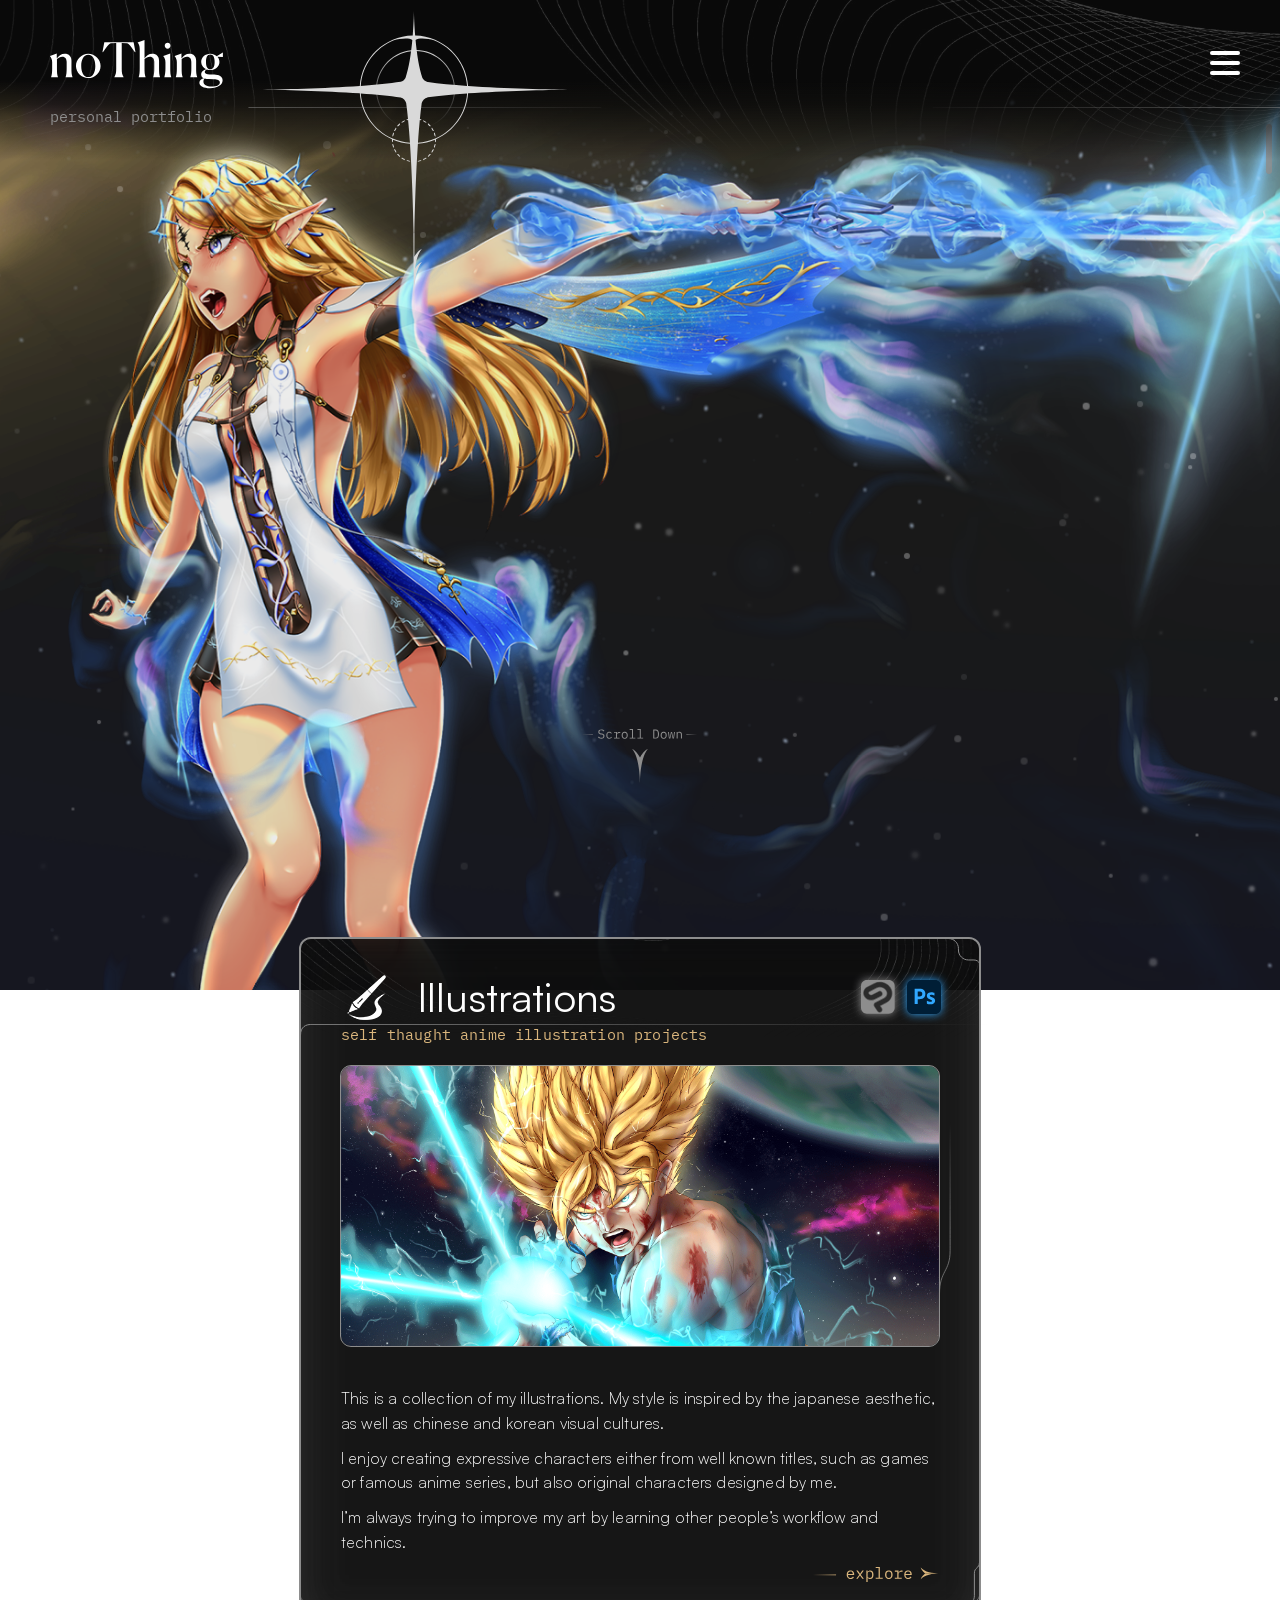
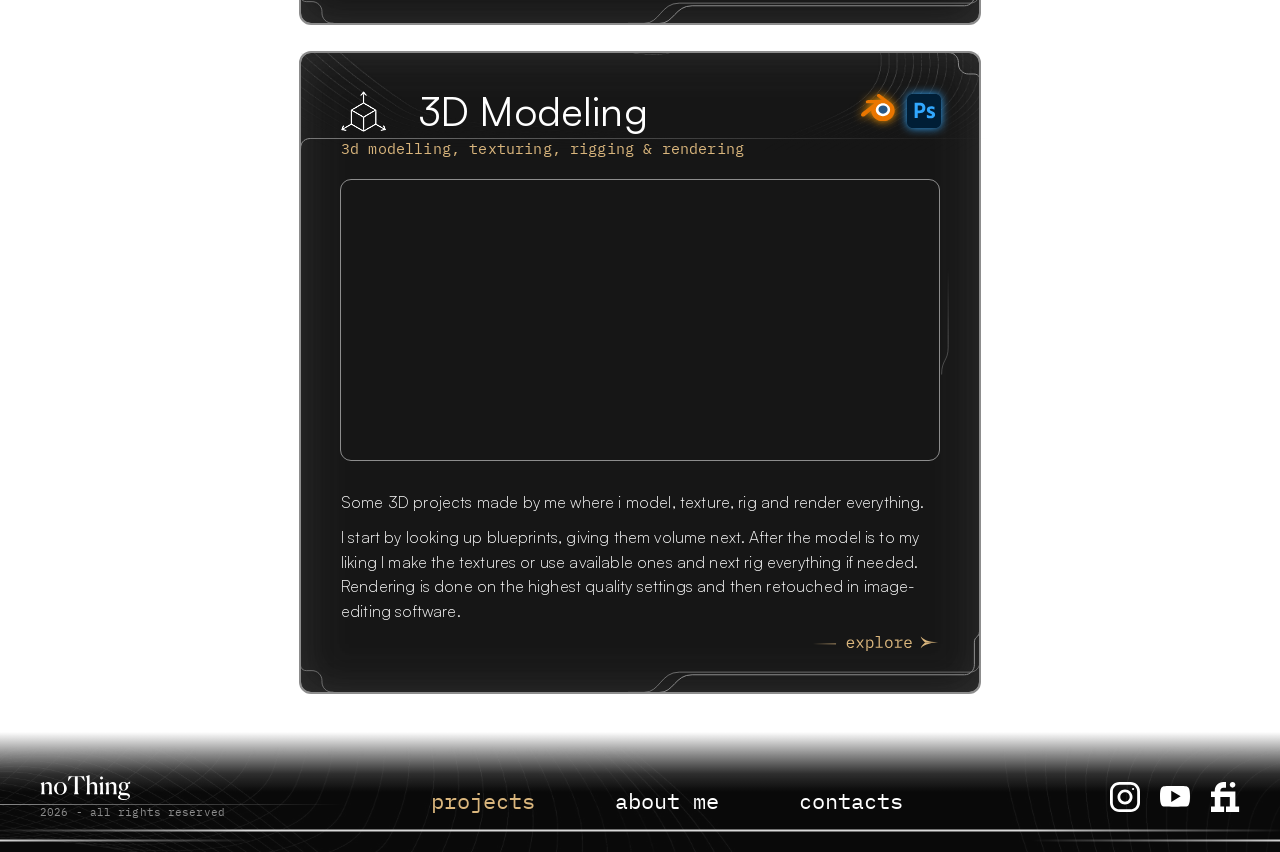
==== commit 88fdf092: "website operational" ====
--- a/index.html
+++ b/index.html
@@ -1,4 +1,4 @@
-<!DOCTYPE html>
+﻿<!DOCTYPE html>
 <html lang="pt">
 <head>
   <meta charset="UTF-8">
@@ -158,21 +158,10 @@
       <div class="nav-container">
 
         <div class="logo-container">      
-          <svg class="JoãoCoutinho"width="296" height="39" viewBox="0 0 296 39" fill="none" xmlns="http://www.w3.org/2000/svg">
-<path d="M16.5117 2.30469C14.9759 5.28038 14.5918 6.9127 14.5918 10.8965V30.7207C14.5916 35.4243 11.52 38.0643 6.48047 38.0645C4.65649 38.0645 2.73624 37.7278 0.864258 37.0078L0 29.0879L0.383789 28.9443C3.74379 34.3203 5.18411 37.1045 6.91211 37.1045C8.20807 37.1044 9.12012 35.7602 9.12012 33.4082V10.8965C9.12012 6.91267 8.73602 5.28042 7.2002 2.30469V2.20801H16.5117V2.30469Z" fill="white"/>
-<path fill-rule="evenodd" clip-rule="evenodd" d="M31.2314 13.7285C37.9512 13.7287 43.5672 19.4881 43.5674 25.9199C43.5674 32.3998 37.9993 38.0643 31.2314 38.0645C24.4634 38.0645 18.8954 32.3999 18.9434 25.9199C18.9915 19.4881 24.5596 13.7285 31.2314 13.7285ZM31.2314 14.6885C26.3355 14.6885 24.2237 20.16 24.2236 25.9199C24.2236 31.7279 26.2874 37.1045 31.2314 37.1045C36.1752 37.1043 38.2871 31.7278 38.2871 25.9199C38.287 20.1602 36.1271 14.6887 31.2314 14.6885Z" fill="white"/>
-<path fill-rule="evenodd" clip-rule="evenodd" d="M56.3633 13.7285C61.2113 13.7285 62.6514 16.4644 62.6514 19.4404V33.1201C62.6514 34.3201 63.1316 35.2323 64.5234 35.2324C65.2434 35.2324 66.012 34.9923 66.876 34.3203L66.9717 34.416C66.2517 35.952 64.8116 37.9199 61.9316 37.9199C59.5317 37.9199 58.2833 36.5284 57.9473 34.8965C56.4593 36.5763 54.0597 38.0643 51.0361 38.0645C48.2042 38.0645 45.8995 36.7203 45.8994 33.9844C45.8994 29.1364 52.8116 26.7838 57.8516 25.9678V20.7363C57.8516 18.2403 56.8435 16.6084 53.4355 16.6084C51.6116 16.6084 49.1157 17.0886 47.0518 18.7686L46.8115 18.4805C48.7795 15.6966 52.1875 13.7286 56.3633 13.7285ZM57.8516 26.7842C54.0596 27.6482 50.4121 29.2324 50.4121 32.4004C50.4122 34.2723 51.6601 35.4727 53.916 35.4727C55.5479 35.4726 57.0356 34.848 57.8516 34.0801V26.7842Z" fill="white"/>
-<path fill-rule="evenodd" clip-rule="evenodd" d="M79.9814 13.7285C86.7012 13.7287 92.3172 19.4881 92.3174 25.9199C92.3174 32.3998 86.7493 38.0643 79.9814 38.0645C73.2134 38.0645 67.6454 32.3999 67.6934 25.9199C67.7415 19.4881 73.3096 13.7285 79.9814 13.7285ZM79.9814 14.6885C75.0855 14.6885 72.9737 20.16 72.9736 25.9199C72.9736 31.7279 75.0374 37.1045 79.9814 37.1045C84.9252 37.1043 87.0371 31.7278 87.0371 25.9199C87.037 20.1602 84.8771 14.6887 79.9814 14.6885Z" fill="white"/>
-<path d="M122.288 1.48828C127.376 1.48828 131.841 2.78399 134.385 3.79199L135.345 11.6641L134.96 11.8086C130.256 5.18459 127.184 2.44824 121.664 2.44824C112.784 2.44836 109.232 9.84045 109.232 19.7764C109.232 29.7602 112.928 37.1043 121.376 37.1045C128.192 37.1045 131.792 32.4005 135.152 25.6807L135.536 25.8242L134.576 34.6084C133.76 35.2326 127.952 38.0645 121.376 38.0645C110.288 38.0643 103.137 30.0482 103.137 19.7764C103.137 9.55243 111.104 1.48838 122.288 1.48828Z" fill="white"/>
-<path fill-rule="evenodd" clip-rule="evenodd" d="M151.747 13.7285C158.467 13.7287 164.083 19.4881 164.083 25.9199C164.083 32.3998 158.515 38.0643 151.747 38.0645C144.979 38.0645 139.411 32.3999 139.459 25.9199C139.507 19.4881 145.075 13.7285 151.747 13.7285ZM151.747 14.6885C146.851 14.6885 144.739 20.16 144.739 25.9199C144.739 31.7279 146.803 37.1045 151.747 37.1045C156.691 37.1043 158.803 31.7278 158.803 25.9199C158.803 20.1602 156.643 14.6887 151.747 14.6885Z" fill="white"/>
-<path d="M172.938 29.1367C172.938 32.4964 174.474 34.2246 177.162 34.2246C179.466 34.2244 180.905 32.928 181.817 31.2002V19.6807C181.817 17.2807 181.05 15.6 179.706 14.5439V14.4482H186.617V29.1846C186.617 34.272 187.242 35.1842 188.777 36.2881V36.3838L182.058 37.9199V31.9678C180.426 35.0877 178.218 38.0642 174.33 38.0645C170.25 38.0645 168.138 34.8963 168.138 29.9043V19.6807C168.138 17.2327 167.322 15.5999 166.122 14.5439V14.4482H172.938V29.1367Z" fill="white"/>
-<path d="M198.312 14.4482H204.505V15.3125H198.312V32.1123C198.313 34.4163 199.369 35.6641 201.673 35.6641C203.353 35.664 204.6 34.9928 204.841 34.8486L204.984 35.04C203.64 36.912 201.529 38.0644 198.841 38.0645C196.009 38.0645 193.465 36.7679 193.465 32.2559V15.3125H190.873V15.0244L197.833 9.02441H198.312V14.4482Z" fill="white"/>
-<path fill-rule="evenodd" clip-rule="evenodd" d="M282.716 13.7285C289.436 13.7287 295.052 19.4881 295.052 25.9199C295.052 32.3998 289.484 38.0643 282.716 38.0645C275.948 38.0645 270.38 32.3999 270.428 25.9199C270.476 19.4881 276.044 13.7285 282.716 13.7285ZM282.716 14.6885C277.82 14.6885 275.708 20.16 275.708 25.9199C275.708 31.7279 277.772 37.1045 282.716 37.1045C287.66 37.1043 289.771 31.7278 289.771 25.9199C289.771 20.1601 287.612 14.6887 282.716 14.6885Z" fill="white"/>
-<path d="M214.017 27.9844C214.017 32.1122 214.113 34.6081 215.073 37.248V37.3447H208.113V37.248C208.785 34.6081 209.217 32.2081 209.217 28.0322V22.5605C209.217 19.4885 208.209 17.6642 207.057 16.3682V16.0322L214.017 13.4883V27.9844Z" fill="white"/>
-<path d="M225.216 18.0967L225.407 18.1445C227.471 15.6485 229.776 13.7285 233.136 13.7285C237.504 13.7286 239.903 16.4165 239.903 20.6885V27.9844C239.903 32.3042 240 34.6081 241.008 37.248V37.3447H234.048V37.248C234.912 34.6081 235.104 32.0641 235.104 28.0322V21.792C235.103 19.0561 233.903 16.6562 230.688 16.6562C228.672 16.6563 226.799 17.5687 225.407 19.0566V27.9844C225.407 32.1602 225.504 34.6081 226.464 37.248V37.3447H219.504V37.248C220.416 34.6082 220.607 32.2561 220.607 28.0322V22.3682C220.607 19.2002 219.599 17.4239 218.447 16.1279V16.0322L225.216 13.4883V18.0967Z" fill="white"/>
-<path d="M251.372 18.1445C253.436 15.6486 255.74 13.7286 259.1 13.7285C263.468 13.7285 265.916 16.4165 265.916 20.6885V28.0322C265.916 32.3041 266.012 34.6081 266.972 37.248V37.3447H260.012V37.248C260.924 34.6081 261.116 32.0162 261.116 28.0322V21.792C261.116 19.0562 259.868 16.6564 256.7 16.6562C254.636 16.6562 252.812 17.5685 251.372 19.1045V28.0322C251.372 32.1601 251.516 34.6082 252.476 37.248V37.3447H245.516V37.248C246.38 34.6081 246.572 32.2562 246.572 28.0322V8.83203C246.572 5.71216 245.564 3.88777 244.412 2.5918V2.49609L251.372 0V18.1445Z" fill="white"/>
-<path d="M66.999 5.21289C65.3142 7.87838 60.8063 12.4585 56.25 9.45898C51.6937 6.4595 47.7656 8.88514 46.3711 10.4727C47.8342 8.63643 51.5719 5.26351 54.8174 6.46191C58.874 7.95995 61.584 10.9629 66.999 5.21289Z" fill="white"/>
-<path d="M211.377 2.83203C212.961 2.83203 214.257 4.17597 214.257 5.75977C214.257 7.34377 212.961 8.64062 211.377 8.64062C209.793 8.64058 208.497 7.34374 208.497 5.75977C208.497 4.176 209.793 2.83207 211.377 2.83203Z" fill="white"/>
+          <svg class="noThing" width="173" height="49" viewBox="0 0 173 49" fill="none" xmlns="http://www.w3.org/2000/svg">
+<path d="M8.01597 37.248V37.344H1.05597V37.248C1.96797 34.608 2.15997 32.256 2.15997 28.032V22.368C2.15997 19.2 1.15197 17.424 -2.87592e-05 16.128V16.032L6.76797 13.488V18.096L6.95997 18.144C9.02397 15.648 11.328 13.728 14.688 13.728C19.056 13.728 21.456 16.416 21.456 20.688V27.984C21.456 32.304 21.552 34.608 22.56 37.248V37.344H15.6V37.248C16.464 34.608 16.656 32.064 16.656 28.032V21.792C16.656 19.056 15.456 16.656 12.24 16.656C10.224 16.656 8.35197 17.568 6.95997 19.056V27.984C6.95997 32.16 7.05597 34.608 8.01597 37.248ZM38.2522 38.064C31.4842 38.064 25.9162 32.4 25.9642 25.92C26.0122 19.488 31.5802 13.728 38.2522 13.728C44.9722 13.728 50.5882 19.488 50.5882 25.92C50.5882 32.4 45.0202 38.064 38.2522 38.064ZM38.2522 37.104C43.1962 37.104 45.3082 31.728 45.3082 25.92C45.3082 20.16 43.1482 14.688 38.2522 14.688C33.3562 14.688 31.2442 20.16 31.2442 25.92C31.2442 31.728 33.3082 37.104 38.2522 37.104ZM73.6511 37.248V37.344H64.2911V37.248C65.8271 34.272 66.2111 32.592 66.2111 28.656V3.02399L60.9791 3.21599C58.8671 3.31199 55.3631 8.78399 52.8671 12.24L52.4831 12.096L54.3071 2.20799H83.6351L85.4591 12.096L85.0751 12.24C82.5791 8.78399 79.0751 3.31199 76.9631 3.21599L71.7311 3.02399V28.656C71.7311 32.64 72.0671 34.272 73.6511 37.248ZM95.622 37.344H88.662V37.248C89.526 34.608 89.718 32.256 89.718 28.032V8.83199C89.718 5.71199 88.71 3.88799 87.558 2.59199V2.49599L94.518 -8.58307e-06V18.144C96.582 15.648 98.886 13.728 102.246 13.728C106.614 13.728 109.062 16.416 109.062 20.688V28.032C109.062 32.304 109.158 34.608 110.118 37.248V37.344H103.158V37.248C104.07 34.608 104.262 32.016 104.262 28.032V21.792C104.262 19.056 103.014 16.656 99.846 16.656C97.782 16.656 95.958 17.568 94.518 19.104V28.032C94.518 32.16 94.662 34.608 95.622 37.248V37.344ZM120.497 5.75999C120.497 7.34399 119.201 8.63999 117.617 8.63999C116.033 8.63999 114.737 7.34399 114.737 5.75999C114.737 4.17599 116.033 2.83199 117.617 2.83199C119.201 2.83199 120.497 4.17599 120.497 5.75999ZM114.353 37.344V37.248C115.025 34.608 115.457 32.208 115.457 28.032V22.56C115.457 19.488 114.449 17.664 113.297 16.368V16.032L120.257 13.488V27.984C120.257 32.112 120.353 34.608 121.313 37.248V37.344H114.353ZM132.703 37.248V37.344H125.743V37.248C126.655 34.608 126.847 32.256 126.847 28.032V22.368C126.847 19.2 125.839 17.424 124.687 16.128V16.032L131.455 13.488V18.096L131.647 18.144C133.711 15.648 136.015 13.728 139.375 13.728C143.743 13.728 146.143 16.416 146.143 20.688V27.984C146.143 32.304 146.239 34.608 147.247 37.248V37.344H140.287V37.248C141.151 34.608 141.343 32.064 141.343 28.032V21.792C141.343 19.056 140.143 16.656 136.927 16.656C134.911 16.656 133.039 17.568 131.647 19.056V27.984C131.647 32.16 131.743 34.608 132.703 37.248ZM160.311 29.232C163.431 29.232 164.631 26.112 164.631 21.936C164.631 17.712 163.479 14.592 160.263 14.592C157.047 14.592 155.991 17.712 155.991 21.936C155.991 26.112 157.191 29.232 160.311 29.232ZM172.599 40.512C172.455 44.592 168.135 48.144 159.879 48.144C153.831 48.144 149.367 46.128 149.367 42.672C149.367 40.224 151.623 38.784 153.927 38.208C152.295 37.584 151.191 36.432 151.191 34.464C151.191 31.488 153.687 29.904 156.231 29.232C153.255 27.888 151.191 25.152 151.191 21.936C151.191 17.28 155.223 13.728 160.263 13.728C162.759 13.728 165.063 14.64 166.695 16.128L172.791 12.576L172.887 12.624V16.896H172.695L167.367 16.8C168.663 18.192 169.431 19.968 169.431 21.936C169.431 26.4 165.351 30.096 160.311 30.096C159.063 30.096 157.911 29.856 156.855 29.472C155.271 30.24 154.743 31.2 154.743 32.112C154.743 33.888 156.615 34.368 159.543 34.464L164.343 34.608C168.759 34.752 172.743 36.528 172.599 40.512ZM161.847 46.464C167.175 46.464 169.863 44.736 169.863 42.384C169.863 40.032 167.223 39.312 164.007 39.216L158.823 39.024C157.335 38.976 155.895 38.832 154.647 38.448C154.023 39.024 153.447 39.984 153.447 41.376C153.447 44.592 156.423 46.464 161.847 46.464Z" fill="white"/>
+</svg>
+
           </svg>
           <h2 class="professional-portfolio">personal portfolio</h2>
           <div class="LogoHeaderContainer">
@@ -345,8 +334,9 @@
 
         </div>
 
-        <div class="frame-controller-logos">
-          <a class="project-frame project-frame-link" href="logos.html" aria-label="Open Logos project">
+        
+        <div class="frame-controller-3d-modeling">
+          <a class="project-frame project-frame-link" href="3d-modeling.html" aria-label="Open 3D Modeling project">
             <div class="deco-corners">
               <svg class="deco-corners-top-right" width="34" height="28" viewBox="0 0 34 28" fill="none" xmlns="http://www.w3.org/2000/svg">
                 <path d="M32.9101 27.5987C32.9101 27.5987 32.9101 21.983 26.9027 21.983L21.4271 21.9831C15.9042 21.9831 11.4271 17.5059 11.4271 11.9831V10.5C11.4271 4.97715 6.94994 0.500001 1.42709 0.5L0 0.5" stroke="#8D8D8D" />
@@ -366,17 +356,26 @@
                 <img src="images\waves blured.png" alt="Waves Blured" class="project-frame-header-waves-blured">
               </div>
               <div class="project-frame-header-title-logo">
-                <img src="images\portfolio_logo_logomaking.png" alt="Project Logo" class="project-frame-header-logo" style="width: 45px; height: 45px;">
-                <h1 class="project-frame-header-title">Logos</h1>   
+                <img src="images\portfolio_logo_3dmodel.png" alt="Project Logo" class="project-frame-header-logo" style="width: 45px; height: 45px;">
+                <h1 class="project-frame-header-title">3D Modeling</h1>   
                 <div class="project-frame-header-software">
-                  <svg class="project-frame-header-software-icon-3" id="illustrator-icon" width="46" height="46" viewBox="0 0 46 46" fill="none" xmlns="http://www.w3.org/2000/svg">
-                    <path d="M37.9926 0H7.56293C3.38604 0 0 3.47625 0 7.76442V37.8356C0 42.1237 3.38604 45.6 7.56293 45.6H37.9926C42.1695 45.6 45.5556 42.1237 45.5556 37.8356V7.76442C45.5556 3.47625 42.1695 0 37.9926 0Z" fill="#330000"/>
-                    <path d="M22.0758 27.3655H15.0165L13.58 31.9461C13.5605 32.0297 13.5132 32.1036 13.4462 32.1551C13.3793 32.2067 13.2969 32.2327 13.2133 32.2285H9.63769C9.43388 32.2285 9.36258 32.1134 9.4238 31.8833L15.5359 13.8117C15.597 13.6235 15.6581 13.4092 15.7192 13.1686C15.7993 12.7499 15.8402 12.3246 15.8414 11.898C15.8373 11.8682 15.8399 11.8377 15.8492 11.8091C15.8585 11.7805 15.8741 11.7545 15.8949 11.7332C15.9156 11.7119 15.9409 11.6958 15.9688 11.6863C15.9966 11.6767 16.0263 11.674 16.0553 11.6782H20.9145C21.0568 11.6782 21.1383 11.7306 21.159 11.8353L28.0961 31.9147C28.1572 32.1242 28.0961 32.2288 27.9128 32.2285H23.9398C23.8716 32.2362 23.803 32.2181 23.7468 32.1777C23.6906 32.1373 23.6506 32.0774 23.6343 32.0089L22.0758 27.3655ZM16.1165 23.4124H20.9451L20.8762 23.1791L20.7657 22.8097L20.6869 22.5502L20.5611 22.1417L20.2936 21.2818L19.4474 18.5336C19.2954 18.0399 19.1495 17.5443 19.0097 17.0468L18.8979 16.6431L18.7673 16.1657L18.568 15.4258L18.5306 15.2864H18.5002C18.3472 16.0395 18.161 16.785 17.9422 17.5207L17.4887 19.0181L16.9874 20.6828C16.942 20.834 16.8966 20.9836 16.8513 21.1314L16.7161 21.5695L16.5815 21.9974L16.4477 22.4147L16.3146 22.8215C16.2705 22.9555 16.2264 23.0877 16.1824 23.218L16.1165 23.4124ZM32.2213 15.0039C31.9096 15.0167 31.5988 14.9619 31.3092 14.843C31.0196 14.724 30.7577 14.5437 30.5406 14.3137C30.3242 14.0737 30.1561 13.7921 30.046 13.4852C29.9358 13.1784 29.8858 12.8522 29.8987 12.5254C29.8876 12.2018 29.9431 11.8795 30.0616 11.5795C30.1801 11.2795 30.3589 11.0086 30.5863 10.7843C31.025 10.352 31.6092 10.1101 32.2172 10.1089L32.2824 10.1096C33.0159 10.1096 33.5915 10.3345 34.0092 10.7841C34.22 11.0178 34.3838 11.2919 34.4913 11.5907C34.5988 11.8895 34.6478 12.2071 34.6356 12.5254C34.6485 12.8535 34.597 13.1809 34.4842 13.4882C34.3713 13.7955 34.1994 14.0763 33.9786 14.3139C33.7558 14.5393 33.4913 14.7167 33.2008 14.8356C32.9102 14.9545 32.5994 15.0126 32.2866 15.0063L32.2213 15.0039ZM30.1126 31.9147V16.9178C30.1125 16.7295 30.194 16.6354 30.3571 16.6354H34.1162C34.279 16.6354 34.3605 16.7295 34.3607 16.9178V31.9147C34.3607 32.1242 34.2792 32.2288 34.1162 32.2285H30.3877C30.214 32.2285 30.1226 32.1346 30.1135 31.9468L30.1126 31.9147Z" fill="#FF9A00"/>
+                  <svg class="project-frame-header-software-icon-4" id="blender-icon" width="46" height="37" viewBox="0 0 46 37" fill="none" xmlns="http://www.w3.org/2000/svg">
+                    <path d="M17.8718 20.499C18.0374 17.544 19.4843 14.9407 21.6675 13.0952C23.8082 11.2826 26.6896 10.1747 29.8336 10.1747C32.9745 10.1747 35.856 11.2826 37.9984 13.0952C40.1797 14.9405 41.6268 17.544 41.7941 20.4958C41.9596 23.532 40.7392 26.3526 38.5984 28.4433C36.4155 30.57 33.3104 31.9044 29.8336 31.9044C26.3568 31.9044 23.2457 30.57 21.0642 28.4433C18.9218 26.3524 17.7045 23.5318 17.8718 20.499Z" fill="white"/>
+                    <path d="M23.6973 20.7627C23.7822 19.2465 24.5248 17.9106 25.6448 16.9638C26.7433 16.0338 28.2217 15.4652 29.835 15.4652C31.4466 15.4652 32.9252 16.0338 34.0244 16.9638C35.1437 17.9106 35.8861 19.2465 35.9719 20.7612C36.0569 22.319 35.4309 23.7663 34.3322 24.839C33.2122 25.9302 31.619 26.6149 29.835 26.6149C28.0511 26.6149 26.4547 25.9302 25.3354 24.839C24.2362 23.7663 23.6116 22.319 23.6973 20.7627Z" fill="#265787"/>
+                    <path d="M13.9533 23.8775C13.964 24.4718 14.1535 25.6275 14.438 26.5297C15.0358 28.4396 16.0497 30.2067 17.4607 31.7638C18.9087 33.3644 20.6916 34.6501 22.7512 35.5628C24.9158 36.5215 27.2612 37.0099 29.6974 37.006C32.1296 37.0026 34.4752 36.5046 36.6398 35.5386C38.6992 34.617 40.4805 33.3258 41.9262 31.7244C43.3362 30.1608 44.3486 28.3907 44.9481 26.4807C45.2494 25.5157 45.4398 24.5363 45.5161 23.5534C45.5908 22.5839 45.5593 21.6091 45.4222 20.6464C45.1538 18.7582 44.5004 16.9865 43.4944 15.3714C42.5744 13.8873 41.3886 12.5881 39.9783 11.4944L39.9815 11.4921L25.7508 0.564997C25.7378 0.555388 25.7273 0.545067 25.7136 0.536169C24.78 -0.180618 23.2098 -0.178126 22.183 0.540084C21.1448 1.26648 21.026 2.46783 21.9499 3.22537L21.946 3.22946L27.8815 8.05621L9.7905 8.07543H9.76629C8.27097 8.07721 6.83366 9.05825 6.54894 10.298C6.25656 11.5611 7.27231 12.6089 8.82707 12.6146L8.82458 12.6201L17.9944 12.6023L1.63144 25.1623C1.61062 25.1776 1.58802 25.1936 1.5688 25.2089C0.0252497 26.3909 -0.473725 28.3563 0.498422 29.6C1.48516 30.8649 3.5832 30.8672 5.14277 29.6073L14.0731 22.2987C14.0731 22.2987 13.9428 23.2853 13.9533 23.8775ZM36.901 27.1813C35.061 29.056 32.4848 30.1189 29.6975 30.1246C26.906 30.1294 24.33 29.076 22.49 27.2046C21.5908 26.2926 20.9304 25.2433 20.5229 24.1256C20.1222 23.0256 19.9681 21.8511 20.0714 20.685C20.1686 19.5351 20.511 18.4384 21.0573 17.446C21.594 16.4706 22.3332 15.5891 23.2461 14.8434C25.0345 13.386 27.3117 12.5968 29.6933 12.5936C32.0774 12.5904 34.3529 13.3723 36.1433 14.8251C37.0544 15.5673 37.7929 16.4457 38.3296 17.4196C38.883 18.4173 39.2203 19.5203 39.3195 20.6569C39.4214 21.8223 39.2667 22.9958 38.8663 24.0949C38.4581 25.216 37.8 26.2654 36.901 27.1813Z" fill="#EA7600"/>
                   </svg>
                   
+                  
+                  <svg class="project-frame-header-software-icon-2" id="photoshop-icon"style="top: 3px;position: relative;" width="45" height="45" viewBox="0 0 45 45" fill="none" xmlns="http://www.w3.org/2000/svg">
+                    <path d="M37.5293 0H7.4707C3.34475 0 0 3.43051 0 7.66226V37.3378C0 41.5695 3.34475 45 7.4707 45H37.5293C41.6553 45 45 41.5695 45 37.3378V7.66226C45 3.43051 41.6553 0 37.5293 0Z" fill="#001E36"/>
+                    <path d="M10.1326 31.5568V11.7723C10.1326 11.6279 10.1931 11.5557 10.3139 11.5556L10.5049 11.555L10.8315 11.5514L11.2854 11.5422L12.8059 11.5092L14.4363 11.4782C15.0097 11.468 15.5782 11.4629 16.1417 11.4627C17.671 11.4627 18.959 11.6588 20.0057 12.051C20.9501 12.3784 21.8113 12.9178 22.5265 13.63C23.1328 14.2472 23.6015 14.9919 23.9 15.8129C24.1823 16.6118 24.3254 17.4555 24.3228 18.3052C24.3228 19.9568 23.9504 21.3191 23.2057 22.3922C22.4774 23.4391 21.4615 24.2397 20.2877 24.6919L20.187 24.7298C18.9613 25.1987 17.6039 25.3682 16.1152 25.3788L15.8839 25.3796L15.5406 25.3778L15.3674 25.3752L15.1744 25.3705L15.058 25.3659L14.9874 25.3621L14.8135 25.3556L14.601 25.3511L14.2811 25.3487L14.2099 25.3486V31.5258C14.2152 31.5636 14.2118 31.6023 14.2 31.6385C14.1882 31.6748 14.1684 31.7078 14.142 31.7349C14.1156 31.7619 14.0835 31.7823 14.0481 31.7944C14.0127 31.8065 13.975 31.8099 13.9381 31.8045H10.3441C10.203 31.8046 10.1325 31.7221 10.1326 31.5568ZM14.2101 15.271V21.7239C14.4714 21.7446 14.7128 21.755 14.9343 21.7549H15.9306C16.6175 21.7524 17.3004 21.6475 17.9579 21.4435L18.089 21.4015C18.6872 21.2194 19.2217 20.8647 19.6287 20.3796C20.007 19.922 20.2029 19.2915 20.2165 18.488L20.2174 18.3981C20.2332 17.7991 20.0813 17.2082 19.7795 16.6952C19.4624 16.1991 19.0039 15.8152 18.4664 15.596C17.7647 15.3162 17.0152 15.1846 16.2627 15.2091L15.8798 15.2102L15.6383 15.2124L15.4078 15.2154L15.0826 15.2219L14.8453 15.2288L14.7221 15.2335L14.5574 15.2414L14.4171 15.2502L14.3372 15.2567L14.2681 15.2636L14.2377 15.2672L14.2101 15.271ZM35.9946 20.5505C35.468 20.2731 34.9094 20.0646 34.3321 19.93L34.1985 19.9004C33.5633 19.751 32.9149 19.6686 32.2633 19.6547L32.1006 19.6527C31.7186 19.6421 31.3372 19.689 30.9685 19.7921C30.7339 19.8458 30.5253 19.9828 30.3797 20.179C30.2812 20.336 30.2289 20.5187 30.2288 20.7054C30.2343 20.8864 30.298 21.0605 30.4099 21.2007C30.5701 21.3928 30.7627 21.5538 30.9785 21.6761L31.0439 21.7116C31.4743 21.9493 31.9178 22.1612 32.3721 22.3462C33.3852 22.6943 34.3532 23.1673 35.2549 23.755C35.8693 24.1526 36.3776 24.7006 36.7343 25.3496C37.0341 25.9642 37.1843 26.644 37.172 27.331C37.1899 28.2383 36.9371 29.1296 36.4474 29.8855C35.9232 30.6527 35.1948 31.2491 34.3493 31.6037C33.4639 32.0027 32.3765 32.209 31.0873 32.2224L30.9534 32.2231C30.1542 32.2313 29.3561 32.1595 28.5705 32.0089L28.4025 31.9754C27.741 31.851 27.0971 31.643 26.4856 31.3561C26.4241 31.3236 26.3721 31.275 26.335 31.2151C26.2978 31.1552 26.2769 31.0863 26.2743 31.0154V27.6407C26.2707 27.608 26.2758 27.5748 26.2891 27.5448C26.3024 27.5148 26.3234 27.4891 26.3499 27.4704C26.3758 27.4553 26.4055 27.4487 26.4352 27.4514C26.4649 27.4542 26.493 27.4662 26.5158 27.4859C27.238 27.9226 28.0222 28.2412 28.8402 28.4302C29.5611 28.6157 30.3007 28.7144 31.0439 28.7245C31.7481 28.7245 32.2663 28.6315 32.5985 28.4457C32.7485 28.3752 32.8753 28.2617 32.9637 28.1188C33.0521 27.976 33.0983 27.8099 33.0967 27.6407C33.0967 27.3727 32.9458 27.1147 32.6439 26.8668C32.5173 26.7629 32.3359 26.6499 32.0995 26.5278L31.9865 26.4708L31.8659 26.4126L31.8026 26.383L31.6701 26.3228L31.601 26.2922L31.4568 26.2302L31.3818 26.1986L31.226 26.1346L31.1452 26.1022L30.9777 26.036L30.8024 25.9687C29.8544 25.6306 28.9556 25.1619 28.1307 24.5755C27.5406 24.1546 27.0547 23.5979 26.712 22.95C26.4152 22.3398 26.2651 21.6657 26.2743 20.9839C26.2724 20.1647 26.4918 19.361 26.9082 18.6618C27.3828 17.892 28.0641 17.279 28.8704 16.8972C29.7557 16.4433 30.8626 16.2162 32.1909 16.2159C32.9689 16.2094 33.7462 16.2664 34.5154 16.3862C35.0724 16.4588 35.617 16.6098 36.1337 16.8351C36.2168 16.8597 36.2838 16.9226 36.3147 17.0055C36.3353 17.0811 36.3453 17.1591 36.345 17.2377V20.3648C36.3494 20.4388 36.3147 20.5096 36.2544 20.5505C36.2141 20.5711 36.1696 20.5818 36.1245 20.5818C36.0795 20.5818 36.035 20.5711 35.9946 20.5505Z" fill="#31A8FF"/>
+                  </svg>
+
+
+                  
                 </div>
               </div>
-              <h2 class="project-frame-header-subtitle">logotype’s commissions</h2>
+              <h2 class="project-frame-header-subtitle">3d modelling, texturing, rigging & rendering</h2>
               <div class="project-frame-header-line" aria-hidden="true">
                 <svg class="project-frame-header-line-curve" viewBox="0 0 12 12" fill="none" xmlns="http://www.w3.org/2000/svg" preserveAspectRatio="xMinYMid meet">
                   <path d="M0.5 11.2735C0.5 2.49725 6.24338 0.5 10.7752 0.5" stroke="#8D8D8D"/>
@@ -394,7 +393,10 @@
             </div>
             <div class="project-frame-content">
               <div class="project-frame-content-image">
-                <div class="project-frame-content-image-frame"><img src="images\projects_logos\footworld logo 2.png" alt="Project Image"></div>
+                <video class="project-frame-content-video-source" autoplay muted loop playsinline webkit-playsinline preload="auto" disablepictureinpicture disableremoteplayback controlslist="nodownload noplaybackrate noremoteplayback" aria-hidden="true" tabindex="-1">
+                  <source src="images\projects_3d_models\Faster.mp4" type="video/mp4">
+                </video>
+                <canvas class="project-frame-content-video" width="1" height="1" aria-hidden="true"></canvas>
                 <svg class="project-frame-content-image-adorn" width="12" height="110"  viewBox="0 0 12 178" fill="none" xmlns="http://www.w3.org/2000/svg">
                   <path d="M11.1126 0C11.1126 0 11.1126 111.268 11.1126 133.406C11.1126 155.544 0.5 152.971 0.5 177.171" stroke="url(#paint0_linear_251_327)" stroke-opacity="0.71"/>
                   <defs>
@@ -407,7 +409,10 @@
                 </svg>
               </div>
               <div class="project-frame-content-text-button">
-                <p>A collection of Logos designed by me.</p>
+                <p>Some 3D projects made by me where i model, texture, rig and render everything. <br> 
+                  I start by looking up blueprints, giving them volume next. After the model is to my liking I make the textures or use available ones and next rig everything if needed. 
+                  Rendering is done on the highest quality settings and then retouched in image-editing software.</p>
+
                 <svg class="project-frame-content-button" width="133" height="16" viewBox="0 0 133 16" fill="none" xmlns="http://www.w3.org/2000/svg">
                   <path d="M102.151 12.032C101.554 12.032 101.015 11.9307 100.535 11.728C100.066 11.5253 99.6605 11.2373 99.3192 10.864C98.9885 10.48 98.7325 10.0267 98.5512 9.504C98.3699 8.97067 98.2792 8.37867 98.2792 7.728C98.2792 7.06667 98.3699 6.46933 98.5512 5.936C98.7432 5.40267 99.0045 4.94933 99.3352 4.576C99.6658 4.192 100.061 3.89867 100.519 3.696C100.989 3.49333 101.506 3.392 102.071 3.392C102.626 3.392 103.127 3.49333 103.575 3.696C104.034 3.89867 104.423 4.18133 104.743 4.544C105.063 4.896 105.309 5.31733 105.479 5.808C105.65 6.29867 105.735 6.83733 105.735 7.424V8.032H99.6232V8.416C99.6232 8.77867 99.6818 9.11467 99.7992 9.424C99.9165 9.73333 100.082 10 100.295 10.224C100.519 10.448 100.786 10.624 101.095 10.752C101.415 10.8693 101.767 10.928 102.151 10.928C102.706 10.928 103.186 10.8 103.591 10.544C103.997 10.288 104.306 9.936 104.519 9.488L105.463 10.128C105.218 10.6827 104.807 11.1413 104.231 11.504C103.666 11.856 102.973 12.032 102.151 12.032ZM102.071 4.448C101.719 4.448 101.394 4.512 101.095 4.64C100.797 4.768 100.535 4.944 100.311 5.168C100.098 5.392 99.9272 5.65867 99.7992 5.968C99.6818 6.26667 99.6232 6.59733 99.6232 6.96V7.072H104.359V6.896C104.359 6.53333 104.301 6.20267 104.183 5.904C104.077 5.60533 103.922 5.34933 103.719 5.136C103.527 4.912 103.287 4.74133 102.999 4.624C102.722 4.50667 102.413 4.448 102.071 4.448Z" fill="#DAB67D"/>
                   <path d="M88.8454 10.752H91.2614V4.672H88.8454V3.584H92.5414V5.664H92.6214C92.7921 5.01333 93.1121 4.50667 93.5814 4.144C94.0614 3.77067 94.6694 3.584 95.4054 3.584H96.5574V4.864H95.0054C94.2694 4.864 93.6721 5.07733 93.2134 5.504C92.7654 5.93067 92.5414 6.49067 92.5414 7.184V10.752H95.7414V11.84H88.8454V10.752Z" fill="#DAB67D"/>
@@ -426,199 +431,6 @@
                   </linearGradient>
                   </defs>
                 </svg>
-              </div>
-            </div>  
-          </a>
-        </div>
-
-        <div class="frame-controller-image-editing">
-          <a class="project-frame project-frame-link" href="image-editing.html" aria-label="Open Image Editing project">
-            <div class="deco-corners">
-              <svg class="deco-corners-top-right" width="34" height="28" viewBox="0 0 34 28" fill="none" xmlns="http://www.w3.org/2000/svg">
-                <path d="M32.9101 27.5987C32.9101 27.5987 32.9101 21.983 26.9027 21.983L21.4271 21.9831C15.9042 21.9831 11.4271 17.5059 11.4271 11.9831V10.5C11.4271 4.97715 6.94994 0.500001 1.42709 0.5L0 0.5" stroke="#8D8D8D" />
-              </svg>
-              <svg class="deco-corners-bottom-right-1" width="353" height="38" viewBox="0 0 353 38" fill="none" xmlns="http://www.w3.org/2000/svg">
-                <path d="M0 37.3578H16.0481C32.0963 37.3578 32.7306 17.1383 51.241 17.1383H342.054C347.577 17.1383 351.896 12.6611 351.896 7.13827V0" stroke="#8D8D8D" stroke-opacity="0.71"/>
-              </svg>
-              <svg class="deco-corners-bottom-right-2" width="336" height="62" viewBox="0 0 336 62" fill="none" xmlns="http://www.w3.org/2000/svg">
-                <path d="M0 60.5121H15.0675C30.135 60.5121 30.7306 42.767 48.1099 42.767H320.519C326.042 42.767 330.393 38.2899 330.393 32.767V10.1442C330.393 4.27791 335.374 5.25933 335.374 0" stroke="#8D8D8D"/>
-              </svg>
-              <svg class="deco-corners-bottom-left" width="34" height="28" viewBox="0 0 34 28" fill="none" xmlns="http://www.w3.org/2000/svg">
-                <path d="M0.5 0.00109863C0.5 0.00109863 0.500009 5.61677 6.50742 5.61673L11.983 5.61671C17.5059 5.61669 21.983 10.0938 21.983 15.6167V17.0998C21.983 22.6226 26.4602 27.0998 31.983 27.0998H33.4101" stroke="#8D8D8D" stroke-opacity="0.71"/>
-              </svg>
-            </div>
-            <div class="project-frame-header">
-              <div class="project-frame-header-waves-mask" aria-hidden="true">
-                <img src="images\waves blured.png" alt="Waves Blured" class="project-frame-header-waves-blured">
-              </div>
-              <div class="project-frame-header-title-logo">
-                <img src="images\portfolio_logo_image_editting.png" alt="Project Logo" class="project-frame-header-logo" style="width: 45px; height: 45px;">
-                <h1 class="project-frame-header-title">Image Editing</h1>   
-                <div class="project-frame-header-software">
-                  <svg class="project-frame-header-software-icon-2" style="top: 3px;position: relative;" width="45" height="45" viewBox="0 0 45 45" fill="none" xmlns="http://www.w3.org/2000/svg">
-                    <path d="M37.5293 0H7.4707C3.34475 0 0 3.43051 0 7.66226V37.3378C0 41.5695 3.34475 45 7.4707 45H37.5293C41.6553 45 45 41.5695 45 37.3378V7.66226C45 3.43051 41.6553 0 37.5293 0Z" fill="#001E36"/>
-                    <path d="M10.1326 31.5568V11.7723C10.1326 11.6279 10.1931 11.5557 10.3139 11.5556L10.5049 11.555L10.8315 11.5514L11.2854 11.5422L12.8059 11.5092L14.4363 11.4782C15.0097 11.468 15.5782 11.4629 16.1417 11.4627C17.671 11.4627 18.959 11.6588 20.0057 12.051C20.9501 12.3784 21.8113 12.9178 22.5265 13.63C23.1328 14.2472 23.6015 14.9919 23.9 15.8129C24.1823 16.6118 24.3254 17.4555 24.3228 18.3052C24.3228 19.9568 23.9504 21.3191 23.2057 22.3922C22.4774 23.4391 21.4615 24.2397 20.2877 24.6919L20.187 24.7298C18.9613 25.1987 17.6039 25.3682 16.1152 25.3788L15.8839 25.3796L15.5406 25.3778L15.3674 25.3752L15.1744 25.3705L15.058 25.3659L14.9874 25.3621L14.8135 25.3556L14.601 25.3511L14.2811 25.3487L14.2099 25.3486V31.5258C14.2152 31.5636 14.2118 31.6023 14.2 31.6385C14.1882 31.6748 14.1684 31.7078 14.142 31.7349C14.1156 31.7619 14.0835 31.7823 14.0481 31.7944C14.0127 31.8065 13.975 31.8099 13.9381 31.8045H10.3441C10.203 31.8046 10.1325 31.7221 10.1326 31.5568ZM14.2101 15.271V21.7239C14.4714 21.7446 14.7128 21.755 14.9343 21.7549H15.9306C16.6175 21.7524 17.3004 21.6475 17.9579 21.4435L18.089 21.4015C18.6872 21.2194 19.2217 20.8647 19.6287 20.3796C20.007 19.922 20.2029 19.2915 20.2165 18.488L20.2174 18.3981C20.2332 17.7991 20.0813 17.2082 19.7795 16.6952C19.4624 16.1991 19.0039 15.8152 18.4664 15.596C17.7647 15.3162 17.0152 15.1846 16.2627 15.2091L15.8798 15.2102L15.6383 15.2124L15.4078 15.2154L15.0826 15.2219L14.8453 15.2288L14.7221 15.2335L14.5574 15.2414L14.4171 15.2502L14.3372 15.2567L14.2681 15.2636L14.2377 15.2672L14.2101 15.271ZM35.9946 20.5505C35.468 20.2731 34.9094 20.0646 34.3321 19.93L34.1985 19.9004C33.5633 19.751 32.9149 19.6686 32.2633 19.6547L32.1006 19.6527C31.7186 19.6421 31.3372 19.689 30.9685 19.7921C30.7339 19.8458 30.5253 19.9828 30.3797 20.179C30.2812 20.336 30.2289 20.5187 30.2288 20.7054C30.2343 20.8864 30.298 21.0605 30.4099 21.2007C30.5701 21.3928 30.7627 21.5538 30.9785 21.6761L31.0439 21.7116C31.4743 21.9493 31.9178 22.1612 32.3721 22.3462C33.3852 22.6943 34.3532 23.1673 35.2549 23.755C35.8693 24.1526 36.3776 24.7006 36.7343 25.3496C37.0341 25.9642 37.1843 26.644 37.172 27.331C37.1899 28.2383 36.9371 29.1296 36.4474 29.8855C35.9232 30.6527 35.1948 31.2491 34.3493 31.6037C33.4639 32.0027 32.3765 32.209 31.0873 32.2224L30.9534 32.2231C30.1542 32.2313 29.3561 32.1595 28.5705 32.0089L28.4025 31.9754C27.741 31.851 27.0971 31.643 26.4856 31.3561C26.4241 31.3236 26.3721 31.275 26.335 31.2151C26.2978 31.1552 26.2769 31.0863 26.2743 31.0154V27.6407C26.2707 27.608 26.2758 27.5748 26.2891 27.5448C26.3024 27.5148 26.3234 27.4891 26.3499 27.4704C26.3758 27.4553 26.4055 27.4487 26.4352 27.4514C26.4649 27.4542 26.493 27.4662 26.5158 27.4859C27.238 27.9226 28.0222 28.2412 28.8402 28.4302C29.5611 28.6157 30.3007 28.7144 31.0439 28.7245C31.7481 28.7245 32.2663 28.6315 32.5985 28.4457C32.7485 28.3752 32.8753 28.2617 32.9637 28.1188C33.0521 27.976 33.0983 27.8099 33.0967 27.6407C33.0967 27.3727 32.9458 27.1147 32.6439 26.8668C32.5173 26.7629 32.3359 26.6499 32.0995 26.5278L31.9865 26.4708L31.8659 26.4126L31.8026 26.383L31.6701 26.3228L31.601 26.2922L31.4568 26.2302L31.3818 26.1986L31.226 26.1346L31.1452 26.1022L30.9777 26.036L30.8024 25.9687C29.8544 25.6306 28.9556 25.1619 28.1307 24.5755C27.5406 24.1546 27.0547 23.5979 26.712 22.95C26.4152 22.3398 26.2651 21.6657 26.2743 20.9839C26.2724 20.1647 26.4918 19.361 26.9082 18.6618C27.3828 17.892 28.0641 17.279 28.8704 16.8972C29.7557 16.4433 30.8626 16.2162 32.1909 16.2159C32.9689 16.2094 33.7462 16.2664 34.5154 16.3862C35.0724 16.4588 35.617 16.6098 36.1337 16.8351C36.2168 16.8597 36.2838 16.9226 36.3147 17.0055C36.3353 17.0811 36.3453 17.1591 36.345 17.2377V20.3648C36.3494 20.4388 36.3147 20.5096 36.2544 20.5505C36.2141 20.5711 36.1696 20.5818 36.1245 20.5818C36.0795 20.5818 36.035 20.5711 35.9946 20.5505Z" fill="#31A8FF"/>
-                  </svg>
-                  
-                </div>
-              </div>
-              <h2 class="project-frame-header-subtitle">photographic composition & surrealism</h2>
-              <div class="project-frame-header-line" aria-hidden="true">
-                <svg class="project-frame-header-line-curve" viewBox="0 0 12 12" fill="none" xmlns="http://www.w3.org/2000/svg" preserveAspectRatio="xMinYMid meet">
-                  <path d="M0.5 11.2735C0.5 2.49725 6.24338 0.5 10.7752 0.5" stroke="#8D8D8D"/>
-                </svg>
-                <svg class="project-frame-header-line-straight" viewBox="0 0 1098 12" fill="none" xmlns="http://www.w3.org/2000/svg" preserveAspectRatio="none">
-                  <path d="M0 0.5H1097.52" stroke="url(#paint0_linear_251_324_straight)"/>
-                  <defs>
-                  <linearGradient id="paint0_linear_251_324_straight" x1="0" y1="1" x2="1097.52" y2="1" gradientUnits="userSpaceOnUse">
-                  <stop offset="0" stop-color="#8D8D8D"/>
-                  <stop offset="1" stop-color="#8D8D8D" stop-opacity="0"/>
-                  </linearGradient>
-                  </defs>
-                </svg>
-              </div>
-            </div>
-            <div class="project-frame-content">
-              <div class="project-frame-content-image">
-                <img src="images\projects_image_editing\skyline-neon 4k.png" alt="Project Image">
-                <svg class="project-frame-content-image-adorn" width="12" height="110"  viewBox="0 0 12 178" fill="none" xmlns="http://www.w3.org/2000/svg">
-                  <path d="M11.1126 0C11.1126 0 11.1126 111.268 11.1126 133.406C11.1126 155.544 0.5 152.971 0.5 177.171" stroke="url(#paint0_linear_251_327)" stroke-opacity="0.71"/>
-                  <defs>
-                  <linearGradient id="paint0_linear_251_327" x1="5.80629" y1="-93.8442" x2="5.80629" y2="177.171" gradientUnits="userSpaceOnUse">
-                  <stop offset="0.364366" stop-color="#8D8D8D" stop-opacity="0"/>
-                  <stop offset="0.771387" stop-color="#8D8D8D"/>
-                  <stop offset="0.79691" stop-color="#8D8D8D"/>
-                  </linearGradient>
-                  </defs>
-                </svg>
-              </div>
-              <div class="project-frame-content-text-button">
-                <p>Realistic and surrealist compositions by me. <br>
-                My image editing style aims to either portrait a surrealist scene as photorealistic as possible or simply try to combine elements in order to make an organic and credible scene</p>
-
-                <svg class="project-frame-content-button" width="133" height="16" viewBox="0 0 133 16" fill="none" xmlns="http://www.w3.org/2000/svg">
-                  <path d="M102.151 12.032C101.554 12.032 101.015 11.9307 100.535 11.728C100.066 11.5253 99.6605 11.2373 99.3192 10.864C98.9885 10.48 98.7325 10.0267 98.5512 9.504C98.3699 8.97067 98.2792 8.37867 98.2792 7.728C98.2792 7.06667 98.3699 6.46933 98.5512 5.936C98.7432 5.40267 99.0045 4.94933 99.3352 4.576C99.6658 4.192 100.061 3.89867 100.519 3.696C100.989 3.49333 101.506 3.392 102.071 3.392C102.626 3.392 103.127 3.49333 103.575 3.696C104.034 3.89867 104.423 4.18133 104.743 4.544C105.063 4.896 105.309 5.31733 105.479 5.808C105.65 6.29867 105.735 6.83733 105.735 7.424V8.032H99.6232V8.416C99.6232 8.77867 99.6818 9.11467 99.7992 9.424C99.9165 9.73333 100.082 10 100.295 10.224C100.519 10.448 100.786 10.624 101.095 10.752C101.415 10.8693 101.767 10.928 102.151 10.928C102.706 10.928 103.186 10.8 103.591 10.544C103.997 10.288 104.306 9.936 104.519 9.488L105.463 10.128C105.218 10.6827 104.807 11.1413 104.231 11.504C103.666 11.856 102.973 12.032 102.151 12.032ZM102.071 4.448C101.719 4.448 101.394 4.512 101.095 4.64C100.797 4.768 100.535 4.944 100.311 5.168C100.098 5.392 99.9272 5.65867 99.7992 5.968C99.6818 6.26667 99.6232 6.59733 99.6232 6.96V7.072H104.359V6.896C104.359 6.53333 104.301 6.20267 104.183 5.904C104.077 5.60533 103.922 5.34933 103.719 5.136C103.527 4.912 103.287 4.74133 102.999 4.624C102.722 4.50667 102.413 4.448 102.071 4.448Z" fill="#DAB67D"/>
-                  <path d="M88.8454 10.752H91.2614V4.672H88.8454V3.584H92.5414V5.664H92.6214C92.7921 5.01333 93.1121 4.50667 93.5814 4.144C94.0614 3.77067 94.6694 3.584 95.4054 3.584H96.5574V4.864H95.0054C94.2694 4.864 93.6721 5.07733 93.2134 5.504C92.7654 5.93067 92.5414 6.49067 92.5414 7.184V10.752H95.7414V11.84H88.8454V10.752Z" fill="#DAB67D"/>
-                  <path d="M82.8197 12.032C82.2437 12.032 81.721 11.9307 81.2517 11.728C80.793 11.5253 80.3984 11.2373 80.0677 10.864C79.7477 10.48 79.5023 10.0267 79.3317 9.504C79.161 8.97067 79.0757 8.37333 79.0757 7.712C79.0757 7.06133 79.161 6.46933 79.3317 5.936C79.5023 5.40267 79.7477 4.94933 80.0677 4.576C80.3984 4.192 80.793 3.89867 81.2517 3.696C81.721 3.49333 82.2437 3.392 82.8197 3.392C83.3957 3.392 83.913 3.49333 84.3717 3.696C84.841 3.89867 85.2357 4.192 85.5557 4.576C85.8863 4.94933 86.137 5.40267 86.3077 5.936C86.4784 6.46933 86.5637 7.06133 86.5637 7.712C86.5637 8.37333 86.4784 8.97067 86.3077 9.504C86.137 10.0267 85.8863 10.48 85.5557 10.864C85.2357 11.2373 84.841 11.5253 84.3717 11.728C83.913 11.9307 83.3957 12.032 82.8197 12.032ZM82.8197 10.928C83.5344 10.928 84.1104 10.7147 84.5477 10.288C84.985 9.86133 85.2037 9.2 85.2037 8.304V7.12C85.2037 6.224 84.985 5.56267 84.5477 5.136C84.1104 4.70933 83.5344 4.496 82.8197 4.496C82.105 4.496 81.529 4.70933 81.0917 5.136C80.6543 5.56267 80.4357 6.224 80.4357 7.12V8.304C80.4357 9.2 80.6543 9.86133 81.0917 10.288C81.529 10.7147 82.105 10.928 82.8197 10.928Z" fill="#DAB67D"/>
-                  <path d="M69.7059 10.752H72.5859V1.088H69.7059V0H73.8659V10.752H76.7459V11.84H69.7059V10.752Z" fill="#DAB67D"/>
-                  <path d="M60.3522 3.584H61.6322V4.928H61.6962C62.2295 3.904 63.0775 3.392 64.2402 3.392C65.2535 3.392 66.0429 3.77067 66.6082 4.528C67.1842 5.28533 67.4722 6.34667 67.4722 7.712C67.4722 9.07733 67.1842 10.1387 66.6082 10.896C66.0429 11.6533 65.2535 12.032 64.2402 12.032C63.0775 12.032 62.2295 11.52 61.6962 10.496H61.6322V15.04H60.3522V3.584ZM63.7442 10.896C64.4909 10.896 65.0668 10.672 65.4722 10.224C65.8882 9.76533 66.0962 9.16267 66.0962 8.416V7.008C66.0962 6.26133 65.8882 5.664 65.4722 5.216C65.0668 4.75733 64.4909 4.528 63.7442 4.528C63.4562 4.528 63.1842 4.56533 62.9282 4.64C62.6722 4.71467 62.4482 4.82667 62.2562 4.976C62.0642 5.11467 61.9095 5.29067 61.7922 5.504C61.6855 5.70667 61.6322 5.94667 61.6322 6.224V9.2C61.6322 9.47733 61.6855 9.72267 61.7922 9.936C61.9095 10.1387 62.0642 10.3147 62.2562 10.464C62.4482 10.6027 62.6722 10.7093 62.9282 10.784C63.1842 10.8587 63.4562 10.896 63.7442 10.896Z" fill="#DAB67D"/>
-                  <path d="M50.2144 11.84L53.2864 7.648L50.2944 3.584H51.8304L53.0784 5.328L54.0704 6.704H54.1344L55.0944 5.328L56.3264 3.584H57.7984L54.7744 7.632L57.8784 11.84H56.3424L54.0064 8.592H53.9424L51.6864 11.84H50.2144Z" fill="#DAB67D"/>
-                  <path d="M44.5887 12.032C43.9914 12.032 43.4527 11.9307 42.9727 11.728C42.5033 11.5253 42.098 11.2373 41.7567 10.864C41.426 10.48 41.17 10.0267 40.9887 9.504C40.8073 8.97067 40.7167 8.37867 40.7167 7.728C40.7167 7.06667 40.8073 6.46933 40.9887 5.936C41.1807 5.40267 41.442 4.94933 41.7727 4.576C42.1033 4.192 42.498 3.89867 42.9567 3.696C43.426 3.49333 43.9433 3.392 44.5087 3.392C45.0633 3.392 45.5647 3.49333 46.0127 3.696C46.4714 3.89867 46.8607 4.18133 47.1807 4.544C47.5007 4.896 47.746 5.31733 47.9167 5.808C48.0874 6.29867 48.1727 6.83733 48.1727 7.424V8.032H42.0607V8.416C42.0607 8.77867 42.1193 9.11467 42.2367 9.424C42.354 9.73333 42.5193 10 42.7327 10.224C42.9567 10.448 43.2234 10.624 43.5327 10.752C43.8527 10.8693 44.2047 10.928 44.5887 10.928C45.1434 10.928 45.6233 10.8 46.0287 10.544C46.434 10.288 46.7434 9.936 46.9567 9.488L47.9007 10.128C47.6554 10.6827 47.2447 11.1413 46.6687 11.504C46.1033 11.856 45.41 12.032 44.5887 12.032ZM44.5087 4.448C44.1567 4.448 43.8314 4.512 43.5327 4.64C43.234 4.768 42.9727 4.944 42.7487 5.168C42.5354 5.392 42.3647 5.65867 42.2367 5.968C42.1193 6.26667 42.0607 6.59733 42.0607 6.96V7.072H46.7967V6.896C46.7967 6.53333 46.738 6.20267 46.6207 5.904C46.514 5.60533 46.3593 5.34933 46.1567 5.136C45.9647 4.912 45.7247 4.74133 45.4367 4.624C45.1594 4.50667 44.85 4.448 44.5087 4.448Z" fill="#DAB67D"/>
-                  <path d="M114.768 0.604099C118.03 5.25127 127.681 6.41306 132.099 6.41306L119.101 6.41306C115.838 3.79903 114.853 1.45124 114.768 0.604099Z" fill="#DAB67D"/>
-                  <path d="M114.768 12.222C118.03 7.57485 127.681 6.41306 132.099 6.41306L119.101 6.41306C115.838 9.02709 114.853 11.3749 114.768 12.222Z" fill="#DAB67D"/>
-                  <path d="M30.0713 7.36881V8.36881H0V7.36881H30.0713Z" fill="url(#paint0_linear_251_336)"/>
-                  <defs>
-                  <linearGradient id="paint0_linear_251_336" x1="6.80884" y1="8.36877" x2="36.8798" y2="8.36877" gradientUnits="userSpaceOnUse">
-                  <stop stop-color="#DAB67D" stop-opacity="0"/>
-                  <stop offset="1" stop-color="#DAB67D"/>
-                  </linearGradient>
-                  </defs>
-                </svg>
-
-              </div>
-
-            </div>
-            
-          </a>
-
-        </div>
-
-        <div class="frame-controller-3d-modeling">
-          <a class="project-frame project-frame-link" href="3d-modeling.html" aria-label="Open 3D Modeling project">
-            <div class="deco-corners">
-              <svg class="deco-corners-top-right" width="34" height="28" viewBox="0 0 34 28" fill="none" xmlns="http://www.w3.org/2000/svg">
-                <path d="M32.9101 27.5987C32.9101 27.5987 32.9101 21.983 26.9027 21.983L21.4271 21.9831C15.9042 21.9831 11.4271 17.5059 11.4271 11.9831V10.5C11.4271 4.97715 6.94994 0.500001 1.42709 0.5L0 0.5" stroke="#8D8D8D" />
-              </svg>
-              <svg class="deco-corners-bottom-right-1" width="353" height="38" viewBox="0 0 353 38" fill="none" xmlns="http://www.w3.org/2000/svg">
-                <path d="M0 37.3578H16.0481C32.0963 37.3578 32.7306 17.1383 51.241 17.1383H342.054C347.577 17.1383 351.896 12.6611 351.896 7.13827V0" stroke="#8D8D8D" stroke-opacity="0.71"/>
-              </svg>
-              <svg class="deco-corners-bottom-right-2" width="336" height="62" viewBox="0 0 336 62" fill="none" xmlns="http://www.w3.org/2000/svg">
-                <path d="M0 60.5121H15.0675C30.135 60.5121 30.7306 42.767 48.1099 42.767H320.519C326.042 42.767 330.393 38.2899 330.393 32.767V10.1442C330.393 4.27791 335.374 5.25933 335.374 0" stroke="#8D8D8D"/>
-              </svg>
-              <svg class="deco-corners-bottom-left" width="34" height="28" viewBox="0 0 34 28" fill="none" xmlns="http://www.w3.org/2000/svg">
-                <path d="M0.5 0.00109863C0.5 0.00109863 0.500009 5.61677 6.50742 5.61673L11.983 5.61671C17.5059 5.61669 21.983 10.0938 21.983 15.6167V17.0998C21.983 22.6226 26.4602 27.0998 31.983 27.0998H33.4101" stroke="#8D8D8D" stroke-opacity="0.71"/>
-              </svg>
-            </div>
-            <div class="project-frame-header">
-              <div class="project-frame-header-waves-mask" aria-hidden="true">
-                <img src="images\waves blured.png" alt="Waves Blured" class="project-frame-header-waves-blured">
-              </div>
-              <div class="project-frame-header-title-logo">
-                <img src="images\portfolio_logo_3dmodel.png" alt="Project Logo" class="project-frame-header-logo" style="width: 45px; height: 45px;">
-                <h1 class="project-frame-header-title">3D Modeling</h1>   
-                <div class="project-frame-header-software">
-                  <svg class="project-frame-header-software-icon-4" id="blender-icon" width="46" height="37" viewBox="0 0 46 37" fill="none" xmlns="http://www.w3.org/2000/svg">
-                    <path d="M17.8718 20.499C18.0374 17.544 19.4843 14.9407 21.6675 13.0952C23.8082 11.2826 26.6896 10.1747 29.8336 10.1747C32.9745 10.1747 35.856 11.2826 37.9984 13.0952C40.1797 14.9405 41.6268 17.544 41.7941 20.4958C41.9596 23.532 40.7392 26.3526 38.5984 28.4433C36.4155 30.57 33.3104 31.9044 29.8336 31.9044C26.3568 31.9044 23.2457 30.57 21.0642 28.4433C18.9218 26.3524 17.7045 23.5318 17.8718 20.499Z" fill="white"/>
-                    <path d="M23.6973 20.7627C23.7822 19.2465 24.5248 17.9106 25.6448 16.9638C26.7433 16.0338 28.2217 15.4652 29.835 15.4652C31.4466 15.4652 32.9252 16.0338 34.0244 16.9638C35.1437 17.9106 35.8861 19.2465 35.9719 20.7612C36.0569 22.319 35.4309 23.7663 34.3322 24.839C33.2122 25.9302 31.619 26.6149 29.835 26.6149C28.0511 26.6149 26.4547 25.9302 25.3354 24.839C24.2362 23.7663 23.6116 22.319 23.6973 20.7627Z" fill="#265787"/>
-                    <path d="M13.9533 23.8775C13.964 24.4718 14.1535 25.6275 14.438 26.5297C15.0358 28.4396 16.0497 30.2067 17.4607 31.7638C18.9087 33.3644 20.6916 34.6501 22.7512 35.5628C24.9158 36.5215 27.2612 37.0099 29.6974 37.006C32.1296 37.0026 34.4752 36.5046 36.6398 35.5386C38.6992 34.617 40.4805 33.3258 41.9262 31.7244C43.3362 30.1608 44.3486 28.3907 44.9481 26.4807C45.2494 25.5157 45.4398 24.5363 45.5161 23.5534C45.5908 22.5839 45.5593 21.6091 45.4222 20.6464C45.1538 18.7582 44.5004 16.9865 43.4944 15.3714C42.5744 13.8873 41.3886 12.5881 39.9783 11.4944L39.9815 11.4921L25.7508 0.564997C25.7378 0.555388 25.7273 0.545067 25.7136 0.536169C24.78 -0.180618 23.2098 -0.178126 22.183 0.540084C21.1448 1.26648 21.026 2.46783 21.9499 3.22537L21.946 3.22946L27.8815 8.05621L9.7905 8.07543H9.76629C8.27097 8.07721 6.83366 9.05825 6.54894 10.298C6.25656 11.5611 7.27231 12.6089 8.82707 12.6146L8.82458 12.6201L17.9944 12.6023L1.63144 25.1623C1.61062 25.1776 1.58802 25.1936 1.5688 25.2089C0.0252497 26.3909 -0.473725 28.3563 0.498422 29.6C1.48516 30.8649 3.5832 30.8672 5.14277 29.6073L14.0731 22.2987C14.0731 22.2987 13.9428 23.2853 13.9533 23.8775ZM36.901 27.1813C35.061 29.056 32.4848 30.1189 29.6975 30.1246C26.906 30.1294 24.33 29.076 22.49 27.2046C21.5908 26.2926 20.9304 25.2433 20.5229 24.1256C20.1222 23.0256 19.9681 21.8511 20.0714 20.685C20.1686 19.5351 20.511 18.4384 21.0573 17.446C21.594 16.4706 22.3332 15.5891 23.2461 14.8434C25.0345 13.386 27.3117 12.5968 29.6933 12.5936C32.0774 12.5904 34.3529 13.3723 36.1433 14.8251C37.0544 15.5673 37.7929 16.4457 38.3296 17.4196C38.883 18.4173 39.2203 19.5203 39.3195 20.6569C39.4214 21.8223 39.2667 22.9958 38.8663 24.0949C38.4581 25.216 37.8 26.2654 36.901 27.1813Z" fill="#EA7600"/>
-                  </svg>
-                  
-                  
-                  <svg class="project-frame-header-software-icon-2" id="photoshop-icon"style="top: 3px;position: relative;" width="45" height="45" viewBox="0 0 45 45" fill="none" xmlns="http://www.w3.org/2000/svg">
-                    <path d="M37.5293 0H7.4707C3.34475 0 0 3.43051 0 7.66226V37.3378C0 41.5695 3.34475 45 7.4707 45H37.5293C41.6553 45 45 41.5695 45 37.3378V7.66226C45 3.43051 41.6553 0 37.5293 0Z" fill="#001E36"/>
-                    <path d="M10.1326 31.5568V11.7723C10.1326 11.6279 10.1931 11.5557 10.3139 11.5556L10.5049 11.555L10.8315 11.5514L11.2854 11.5422L12.8059 11.5092L14.4363 11.4782C15.0097 11.468 15.5782 11.4629 16.1417 11.4627C17.671 11.4627 18.959 11.6588 20.0057 12.051C20.9501 12.3784 21.8113 12.9178 22.5265 13.63C23.1328 14.2472 23.6015 14.9919 23.9 15.8129C24.1823 16.6118 24.3254 17.4555 24.3228 18.3052C24.3228 19.9568 23.9504 21.3191 23.2057 22.3922C22.4774 23.4391 21.4615 24.2397 20.2877 24.6919L20.187 24.7298C18.9613 25.1987 17.6039 25.3682 16.1152 25.3788L15.8839 25.3796L15.5406 25.3778L15.3674 25.3752L15.1744 25.3705L15.058 25.3659L14.9874 25.3621L14.8135 25.3556L14.601 25.3511L14.2811 25.3487L14.2099 25.3486V31.5258C14.2152 31.5636 14.2118 31.6023 14.2 31.6385C14.1882 31.6748 14.1684 31.7078 14.142 31.7349C14.1156 31.7619 14.0835 31.7823 14.0481 31.7944C14.0127 31.8065 13.975 31.8099 13.9381 31.8045H10.3441C10.203 31.8046 10.1325 31.7221 10.1326 31.5568ZM14.2101 15.271V21.7239C14.4714 21.7446 14.7128 21.755 14.9343 21.7549H15.9306C16.6175 21.7524 17.3004 21.6475 17.9579 21.4435L18.089 21.4015C18.6872 21.2194 19.2217 20.8647 19.6287 20.3796C20.007 19.922 20.2029 19.2915 20.2165 18.488L20.2174 18.3981C20.2332 17.7991 20.0813 17.2082 19.7795 16.6952C19.4624 16.1991 19.0039 15.8152 18.4664 15.596C17.7647 15.3162 17.0152 15.1846 16.2627 15.2091L15.8798 15.2102L15.6383 15.2124L15.4078 15.2154L15.0826 15.2219L14.8453 15.2288L14.7221 15.2335L14.5574 15.2414L14.4171 15.2502L14.3372 15.2567L14.2681 15.2636L14.2377 15.2672L14.2101 15.271ZM35.9946 20.5505C35.468 20.2731 34.9094 20.0646 34.3321 19.93L34.1985 19.9004C33.5633 19.751 32.9149 19.6686 32.2633 19.6547L32.1006 19.6527C31.7186 19.6421 31.3372 19.689 30.9685 19.7921C30.7339 19.8458 30.5253 19.9828 30.3797 20.179C30.2812 20.336 30.2289 20.5187 30.2288 20.7054C30.2343 20.8864 30.298 21.0605 30.4099 21.2007C30.5701 21.3928 30.7627 21.5538 30.9785 21.6761L31.0439 21.7116C31.4743 21.9493 31.9178 22.1612 32.3721 22.3462C33.3852 22.6943 34.3532 23.1673 35.2549 23.755C35.8693 24.1526 36.3776 24.7006 36.7343 25.3496C37.0341 25.9642 37.1843 26.644 37.172 27.331C37.1899 28.2383 36.9371 29.1296 36.4474 29.8855C35.9232 30.6527 35.1948 31.2491 34.3493 31.6037C33.4639 32.0027 32.3765 32.209 31.0873 32.2224L30.9534 32.2231C30.1542 32.2313 29.3561 32.1595 28.5705 32.0089L28.4025 31.9754C27.741 31.851 27.0971 31.643 26.4856 31.3561C26.4241 31.3236 26.3721 31.275 26.335 31.2151C26.2978 31.1552 26.2769 31.0863 26.2743 31.0154V27.6407C26.2707 27.608 26.2758 27.5748 26.2891 27.5448C26.3024 27.5148 26.3234 27.4891 26.3499 27.4704C26.3758 27.4553 26.4055 27.4487 26.4352 27.4514C26.4649 27.4542 26.493 27.4662 26.5158 27.4859C27.238 27.9226 28.0222 28.2412 28.8402 28.4302C29.5611 28.6157 30.3007 28.7144 31.0439 28.7245C31.7481 28.7245 32.2663 28.6315 32.5985 28.4457C32.7485 28.3752 32.8753 28.2617 32.9637 28.1188C33.0521 27.976 33.0983 27.8099 33.0967 27.6407C33.0967 27.3727 32.9458 27.1147 32.6439 26.8668C32.5173 26.7629 32.3359 26.6499 32.0995 26.5278L31.9865 26.4708L31.8659 26.4126L31.8026 26.383L31.6701 26.3228L31.601 26.2922L31.4568 26.2302L31.3818 26.1986L31.226 26.1346L31.1452 26.1022L30.9777 26.036L30.8024 25.9687C29.8544 25.6306 28.9556 25.1619 28.1307 24.5755C27.5406 24.1546 27.0547 23.5979 26.712 22.95C26.4152 22.3398 26.2651 21.6657 26.2743 20.9839C26.2724 20.1647 26.4918 19.361 26.9082 18.6618C27.3828 17.892 28.0641 17.279 28.8704 16.8972C29.7557 16.4433 30.8626 16.2162 32.1909 16.2159C32.9689 16.2094 33.7462 16.2664 34.5154 16.3862C35.0724 16.4588 35.617 16.6098 36.1337 16.8351C36.2168 16.8597 36.2838 16.9226 36.3147 17.0055C36.3353 17.0811 36.3453 17.1591 36.345 17.2377V20.3648C36.3494 20.4388 36.3147 20.5096 36.2544 20.5505C36.2141 20.5711 36.1696 20.5818 36.1245 20.5818C36.0795 20.5818 36.035 20.5711 35.9946 20.5505Z" fill="#31A8FF"/>
-                  </svg>
-
-
-                  
-                </div>
-              </div>
-              <h2 class="project-frame-header-subtitle">3d modelling, texturing, rigging & rendering</h2>
-              <div class="project-frame-header-line" aria-hidden="true">
-                <svg class="project-frame-header-line-curve" viewBox="0 0 12 12" fill="none" xmlns="http://www.w3.org/2000/svg" preserveAspectRatio="xMinYMid meet">
-                  <path d="M0.5 11.2735C0.5 2.49725 6.24338 0.5 10.7752 0.5" stroke="#8D8D8D"/>
-                </svg>
-                <svg class="project-frame-header-line-straight" viewBox="0 0 1098 12" fill="none" xmlns="http://www.w3.org/2000/svg" preserveAspectRatio="none">
-                  <path d="M0 0.5H1097.52" stroke="url(#paint0_linear_251_324_straight)"/>
-                  <defs>
-                  <linearGradient id="paint0_linear_251_324_straight" x1="0" y1="1" x2="1097.52" y2="1" gradientUnits="userSpaceOnUse">
-                  <stop offset="0" stop-color="#8D8D8D"/>
-                  <stop offset="1" stop-color="#8D8D8D" stop-opacity="0"/>
-                  </linearGradient>
-                  </defs>
-                </svg>
-              </div>
-            </div>
-            <div class="project-frame-content">
-              <div class="project-frame-content-image">
-                <video class="project-frame-content-video-source" autoplay muted loop playsinline webkit-playsinline preload="auto" disablepictureinpicture disableremoteplayback controlslist="nodownload noplaybackrate noremoteplayback" aria-hidden="true" tabindex="-1">
-                  <source src="images\projects_3d_models\Faster.mp4" type="video/mp4">
-                </video>
-                <canvas class="project-frame-content-video" width="1" height="1" aria-hidden="true"></canvas>
-                <svg class="project-frame-content-image-adorn" width="12" height="110"  viewBox="0 0 12 178" fill="none" xmlns="http://www.w3.org/2000/svg">
-                  <path d="M11.1126 0C11.1126 0 11.1126 111.268 11.1126 133.406C11.1126 155.544 0.5 152.971 0.5 177.171" stroke="url(#paint0_linear_251_327)" stroke-opacity="0.71"/>
-                  <defs>
-                  <linearGradient id="paint0_linear_251_327" x1="5.80629" y1="-93.8442" x2="5.80629" y2="177.171" gradientUnits="userSpaceOnUse">
-                  <stop offset="0.364366" stop-color="#8D8D8D" stop-opacity="0"/>
-                  <stop offset="0.771387" stop-color="#8D8D8D"/>
-                  <stop offset="0.79691" stop-color="#8D8D8D"/>
-                  </linearGradient>
-                  </defs>
-                </svg>
-              </div>
-              <div class="project-frame-content-text-button">
-                <p>Some 3D projects made by me where i model, texture, rig and render everything. <br> 
-                  I start by looking up blueprints, giving them volume next. After the model is to my liking I make the textures or use available ones and next rig everything if needed. 
-                  Rendering is done on the highest quality settings and then retouched in image-editing software.</p>
-
-                <svg class="project-frame-content-button" width="133" height="16" viewBox="0 0 133 16" fill="none" xmlns="http://www.w3.org/2000/svg">
-                  <path d="M102.151 12.032C101.554 12.032 101.015 11.9307 100.535 11.728C100.066 11.5253 99.6605 11.2373 99.3192 10.864C98.9885 10.48 98.7325 10.0267 98.5512 9.504C98.3699 8.97067 98.2792 8.37867 98.2792 7.728C98.2792 7.06667 98.3699 6.46933 98.5512 5.936C98.7432 5.40267 99.0045 4.94933 99.3352 4.576C99.6658 4.192 100.061 3.89867 100.519 3.696C100.989 3.49333 101.506 3.392 102.071 3.392C102.626 3.392 103.127 3.49333 103.575 3.696C104.034 3.89867 104.423 4.18133 104.743 4.544C105.063 4.896 105.309 5.31733 105.479 5.808C105.65 6.29867 105.735 6.83733 105.735 7.424V8.032H99.6232V8.416C99.6232 8.77867 99.6818 9.11467 99.7992 9.424C99.9165 9.73333 100.082 10 100.295 10.224C100.519 10.448 100.786 10.624 101.095 10.752C101.415 10.8693 101.767 10.928 102.151 10.928C102.706 10.928 103.186 10.8 103.591 10.544C103.997 10.288 104.306 9.936 104.519 9.488L105.463 10.128C105.218 10.6827 104.807 11.1413 104.231 11.504C103.666 11.856 102.973 12.032 102.151 12.032ZM102.071 4.448C101.719 4.448 101.394 4.512 101.095 4.64C100.797 4.768 100.535 4.944 100.311 5.168C100.098 5.392 99.9272 5.65867 99.7992 5.968C99.6818 6.26667 99.6232 6.59733 99.6232 6.96V7.072H104.359V6.896C104.359 6.53333 104.301 6.20267 104.183 5.904C104.077 5.60533 103.922 5.34933 103.719 5.136C103.527 4.912 103.287 4.74133 102.999 4.624C102.722 4.50667 102.413 4.448 102.071 4.448Z" fill="#DAB67D"/>
-                  <path d="M88.8454 10.752H91.2614V4.672H88.8454V3.584H92.5414V5.664H92.6214C92.7921 5.01333 93.1121 4.50667 93.5814 4.144C94.0614 3.77067 94.6694 3.584 95.4054 3.584H96.5574V4.864H95.0054C94.2694 4.864 93.6721 5.07733 93.2134 5.504C92.7654 5.93067 92.5414 6.49067 92.5414 7.184V10.752H95.7414V11.84H88.8454V10.752Z" fill="#DAB67D"/>
-                  <path d="M82.8197 12.032C82.2437 12.032 81.721 11.9307 81.2517 11.728C80.793 11.5253 80.3984 11.2373 80.0677 10.864C79.7477 10.48 79.5023 10.0267 79.3317 9.504C79.161 8.97067 79.0757 8.37333 79.0757 7.712C79.0757 7.06133 79.161 6.46933 79.3317 5.936C79.5023 5.40267 79.7477 4.94933 80.0677 4.576C80.3984 4.192 80.793 3.89867 81.2517 3.696C81.721 3.49333 82.2437 3.392 82.8197 3.392C83.3957 3.392 83.913 3.49333 84.3717 3.696C84.841 3.89867 85.2357 4.192 85.5557 4.576C85.8863 4.94933 86.137 5.40267 86.3077 5.936C86.4784 6.46933 86.5637 7.06133 86.5637 7.712C86.5637 8.37333 86.4784 8.97067 86.3077 9.504C86.137 10.0267 85.8863 10.48 85.5557 10.864C85.2357 11.2373 84.841 11.5253 84.3717 11.728C83.913 11.9307 83.3957 12.032 82.8197 12.032ZM82.8197 10.928C83.5344 10.928 84.1104 10.7147 84.5477 10.288C84.985 9.86133 85.2037 9.2 85.2037 8.304V7.12C85.2037 6.224 84.985 5.56267 84.5477 5.136C84.1104 4.70933 83.5344 4.496 82.8197 4.496C82.105 4.496 81.529 4.70933 81.0917 5.136C80.6543 5.56267 80.4357 6.224 80.4357 7.12V8.304C80.4357 9.2 80.6543 9.86133 81.0917 10.288C81.529 10.7147 82.105 10.928 82.8197 10.928Z" fill="#DAB67D"/>
-                  <path d="M69.7059 10.752H72.5859V1.088H69.7059V0H73.8659V10.752H76.7459V11.84H69.7059V10.752Z" fill="#DAB67D"/>
-                  <path d="M60.3522 3.584H61.6322V4.928H61.6962C62.2295 3.904 63.0775 3.392 64.2402 3.392C65.2535 3.392 66.0429 3.77067 66.6082 4.528C67.1842 5.28533 67.4722 6.34667 67.4722 7.712C67.4722 9.07733 67.1842 10.1387 66.6082 10.896C66.0429 11.6533 65.2535 12.032 64.2402 12.032C63.0775 12.032 62.2295 11.52 61.6962 10.496H61.6322V15.04H60.3522V3.584ZM63.7442 10.896C64.4909 10.896 65.0668 10.672 65.4722 10.224C65.8882 9.76533 66.0962 9.16267 66.0962 8.416V7.008C66.0962 6.26133 65.8882 5.664 65.4722 5.216C65.0668 4.75733 64.4909 4.528 63.7442 4.528C63.4562 4.528 63.1842 4.56533 62.9282 4.64C62.6722 4.71467 62.4482 4.82667 62.2562 4.976C62.0642 5.11467 61.9095 5.29067 61.7922 5.504C61.6855 5.70667 61.6322 5.94667 61.6322 6.224V9.2C61.6322 9.47733 61.6855 9.72267 61.7922 9.936C61.9095 10.1387 62.0642 10.3147 62.2562 10.464C62.4482 10.6027 62.6722 10.7093 62.9282 10.784C63.1842 10.8587 63.4562 10.896 63.7442 10.896Z" fill="#DAB67D"/>
-                  <path d="M50.2144 11.84L53.2864 7.648L50.2944 3.584H51.8304L53.0784 5.328L54.0704 6.704H54.1344L55.0944 5.328L56.3264 3.584H57.7984L54.7744 7.632L57.8784 11.84H56.3424L54.0064 8.592H53.9424L51.6864 11.84H50.2144Z" fill="#DAB67D"/>
-                  <path d="M44.5887 12.032C43.9914 12.032 43.4527 11.9307 42.9727 11.728C42.5033 11.5253 42.098 11.2373 41.7567 10.864C41.426 10.48 41.17 10.0267 40.9887 9.504C40.8073 8.97067 40.7167 8.37867 40.7167 7.728C40.7167 7.06667 40.8073 6.46933 40.9887 5.936C41.1807 5.40267 41.442 4.94933 41.7727 4.576C42.1033 4.192 42.498 3.89867 42.9567 3.696C43.426 3.49333 43.9433 3.392 44.5087 3.392C45.0633 3.392 45.5647 3.49333 46.0127 3.696C46.4714 3.89867 46.8607 4.18133 47.1807 4.544C47.5007 4.896 47.746 5.31733 47.9167 5.808C48.0874 6.29867 48.1727 6.83733 48.1727 7.424V8.032H42.0607V8.416C42.0607 8.77867 42.1193 9.11467 42.2367 9.424C42.354 9.73333 42.5193 10 42.7327 10.224C42.9567 10.448 43.2234 10.624 43.5327 10.752C43.8527 10.8693 44.2047 10.928 44.5887 10.928C45.1434 10.928 45.6233 10.8 46.0287 10.544C46.434 10.288 46.7434 9.936 46.9567 9.488L47.9007 10.128C47.6554 10.6827 47.2447 11.1413 46.6687 11.504C46.1033 11.856 45.41 12.032 44.5887 12.032ZM44.5087 4.448C44.1567 4.448 43.8314 4.512 43.5327 4.64C43.234 4.768 42.9727 4.944 42.7487 5.168C42.5354 5.392 42.3647 5.65867 42.2367 5.968C42.1193 6.26667 42.0607 6.59733 42.0607 6.96V7.072H46.7967V6.896C46.7967 6.53333 46.738 6.20267 46.6207 5.904C46.514 5.60533 46.3593 5.34933 46.1567 5.136C45.9647 4.912 45.7247 4.74133 45.4367 4.624C45.1594 4.50667 44.85 4.448 44.5087 4.448Z" fill="#DAB67D"/>
-                  <path d="M114.768 0.604099C118.03 5.25127 127.681 6.41306 132.099 6.41306L119.101 6.41306C115.838 3.79903 114.853 1.45124 114.768 0.604099Z" fill="#DAB67D"/>
-                  <path d="M114.768 12.222C118.03 7.57485 127.681 6.41306 132.099 6.41306L119.101 6.41306C115.838 9.02709 114.853 11.3749 114.768 12.222Z" fill="#DAB67D"/>
-                  <path d="M30.0713 7.36881V8.36881H0V7.36881H30.0713Z" fill="url(#paint0_linear_251_336)"/>
-                  <defs>
-                  <linearGradient id="paint0_linear_251_336" x1="6.80884" y1="8.36877" x2="36.8798" y2="8.36877" gradientUnits="userSpaceOnUse">
-                  <stop stop-color="#DAB67D" stop-opacity="0"/>
-                  <stop offset="1" stop-color="#DAB67D"/>
-                  </linearGradient>
-                  </defs>
-                </svg>
 
               </div>
 
@@ -635,22 +447,9 @@
         <img src="images\waves blured.png" alt="Waves Blured" class="footer-waves-blured">
         <div class="footer-content">
           <div class="footer-content-text"> 
-            <svg class="footer-content-JoãoCoutinho"width="196.7" height="25.38" viewBox="0 0 296 39" fill="none" xmlns="http://www.w3.org/2000/svg">
-              <path d="M16.5117 2.30469C14.9759 5.28038 14.5918 6.9127 14.5918 10.8965V30.7207C14.5916 35.4243 11.52 38.0643 6.48047 38.0645C4.65649 38.0645 2.73624 37.7278 0.864258 37.0078L0 29.0879L0.383789 28.9443C3.74379 34.3203 5.18411 37.1045 6.91211 37.1045C8.20807 37.1044 9.12012 35.7602 9.12012 33.4082V10.8965C9.12012 6.91267 8.73602 5.28042 7.2002 2.30469V2.20801H16.5117V2.30469Z" fill="white"/>
-              <path fill-rule="evenodd" clip-rule="evenodd" d="M31.2314 13.7285C37.9512 13.7287 43.5672 19.4881 43.5674 25.9199C43.5674 32.3998 37.9993 38.0643 31.2314 38.0645C24.4634 38.0645 18.8954 32.3999 18.9434 25.9199C18.9915 19.4881 24.5596 13.7285 31.2314 13.7285ZM31.2314 14.6885C26.3355 14.6885 24.2237 20.16 24.2236 25.9199C24.2236 31.7279 26.2874 37.1045 31.2314 37.1045C36.1752 37.1043 38.2871 31.7278 38.2871 25.9199C38.287 20.1602 36.1271 14.6887 31.2314 14.6885Z" fill="white"/>
-              <path fill-rule="evenodd" clip-rule="evenodd" d="M56.3633 13.7285C61.2113 13.7285 62.6514 16.4644 62.6514 19.4404V33.1201C62.6514 34.3201 63.1316 35.2323 64.5234 35.2324C65.2434 35.2324 66.012 34.9923 66.876 34.3203L66.9717 34.416C66.2517 35.952 64.8116 37.9199 61.9316 37.9199C59.5317 37.9199 58.2833 36.5284 57.9473 34.8965C56.4593 36.5763 54.0597 38.0643 51.0361 38.0645C48.2042 38.0645 45.8995 36.7203 45.8994 33.9844C45.8994 29.1364 52.8116 26.7838 57.8516 25.9678V20.7363C57.8516 18.2403 56.8435 16.6084 53.4355 16.6084C51.6116 16.6084 49.1157 17.0886 47.0518 18.7686L46.8115 18.4805C48.7795 15.6966 52.1875 13.7286 56.3633 13.7285ZM57.8516 26.7842C54.0596 27.6482 50.4121 29.2324 50.4121 32.4004C50.4122 34.2723 51.6601 35.4727 53.916 35.4727C55.5479 35.4726 57.0356 34.848 57.8516 34.0801V26.7842Z" fill="white"/>
-              <path fill-rule="evenodd" clip-rule="evenodd" d="M79.9814 13.7285C86.7012 13.7287 92.3172 19.4881 92.3174 25.9199C92.3174 32.3998 86.7493 38.0643 79.9814 38.0645C73.2134 38.0645 67.6454 32.3999 67.6934 25.9199C67.7415 19.4881 73.3096 13.7285 79.9814 13.7285ZM79.9814 14.6885C75.0855 14.6885 72.9737 20.16 72.9736 25.9199C72.9736 31.7279 75.0374 37.1045 79.9814 37.1045C84.9252 37.1043 87.0371 31.7278 87.0371 25.9199C87.037 20.1602 84.8771 14.6887 79.9814 14.6885Z" fill="white"/>
-              <path d="M122.288 1.48828C127.376 1.48828 131.841 2.78399 134.385 3.79199L135.345 11.6641L134.96 11.8086C130.256 5.18459 127.184 2.44824 121.664 2.44824C112.784 2.44836 109.232 9.84045 109.232 19.7764C109.232 29.7602 112.928 37.1043 121.376 37.1045C128.192 37.1045 131.792 32.4005 135.152 25.6807L135.536 25.8242L134.576 34.6084C133.76 35.2326 127.952 38.0645 121.376 38.0645C110.288 38.0643 103.137 30.0482 103.137 19.7764C103.137 9.55243 111.104 1.48838 122.288 1.48828Z" fill="white"/>
-              <path fill-rule="evenodd" clip-rule="evenodd" d="M151.747 13.7285C158.467 13.7287 164.083 19.4881 164.083 25.9199C164.083 32.3998 158.515 38.0643 151.747 38.0645C144.979 38.0645 139.411 32.3999 139.459 25.9199C139.507 19.4881 145.075 13.7285 151.747 13.7285ZM151.747 14.6885C146.851 14.6885 144.739 20.16 144.739 25.9199C144.739 31.7279 146.803 37.1045 151.747 37.1045C156.691 37.1043 158.803 31.7278 158.803 25.9199C158.803 20.1602 156.643 14.6887 151.747 14.6885Z" fill="white"/>
-              <path d="M172.938 29.1367C172.938 32.4964 174.474 34.2246 177.162 34.2246C179.466 34.2244 180.905 32.928 181.817 31.2002V19.6807C181.817 17.2807 181.05 15.6 179.706 14.5439V14.4482H186.617V29.1846C186.617 34.272 187.242 35.1842 188.777 36.2881V36.3838L182.058 37.9199V31.9678C180.426 35.0877 178.218 38.0642 174.33 38.0645C170.25 38.0645 168.138 34.8963 168.138 29.9043V19.6807C168.138 17.2327 167.322 15.5999 166.122 14.5439V14.4482H172.938V29.1367Z" fill="white"/>
-              <path d="M198.312 14.4482H204.505V15.3125H198.312V32.1123C198.313 34.4163 199.369 35.6641 201.673 35.6641C203.353 35.664 204.6 34.9928 204.841 34.8486L204.984 35.04C203.64 36.912 201.529 38.0644 198.841 38.0645C196.009 38.0645 193.465 36.7679 193.465 32.2559V15.3125H190.873V15.0244L197.833 9.02441H198.312V14.4482Z" fill="white"/>
-              <path fill-rule="evenodd" clip-rule="evenodd" d="M282.716 13.7285C289.436 13.7287 295.052 19.4881 295.052 25.9199C295.052 32.3998 289.484 38.0643 282.716 38.0645C275.948 38.0645 270.38 32.3999 270.428 25.9199C270.476 19.4881 276.044 13.7285 282.716 13.7285ZM282.716 14.6885C277.82 14.6885 275.708 20.16 275.708 25.9199C275.708 31.7279 277.772 37.1045 282.716 37.1045C287.66 37.1043 289.771 31.7278 289.771 25.9199C289.771 20.1601 287.612 14.6887 282.716 14.6885Z" fill="white"/>
-              <path d="M214.017 27.9844C214.017 32.1122 214.113 34.6081 215.073 37.248V37.3447H208.113V37.248C208.785 34.6081 209.217 32.2081 209.217 28.0322V22.5605C209.217 19.4885 208.209 17.6642 207.057 16.3682V16.0322L214.017 13.4883V27.9844Z" fill="white"/>
-              <path d="M225.216 18.0967L225.407 18.1445C227.471 15.6485 229.776 13.7285 233.136 13.7285C237.504 13.7286 239.903 16.4165 239.903 20.6885V27.9844C239.903 32.3042 240 34.6081 241.008 37.248V37.3447H234.048V37.248C234.912 34.6081 235.104 32.0641 235.104 28.0322V21.792C235.103 19.0561 233.903 16.6562 230.688 16.6562C228.672 16.6563 226.799 17.5687 225.407 19.0566V27.9844C225.407 32.1602 225.504 34.6081 226.464 37.248V37.3447H219.504V37.248C220.416 34.6082 220.607 32.2561 220.607 28.0322V22.3682C220.607 19.2002 219.599 17.4239 218.447 16.1279V16.0322L225.216 13.4883V18.0967Z" fill="white"/>
-              <path d="M251.372 18.1445C253.436 15.6486 255.74 13.7286 259.1 13.7285C263.468 13.7285 265.916 16.4165 265.916 20.6885V28.0322C265.916 32.3041 266.012 34.6081 266.972 37.248V37.3447H260.012V37.248C260.924 34.6081 261.116 32.0162 261.116 28.0322V21.792C261.116 19.0562 259.868 16.6564 256.7 16.6562C254.636 16.6562 252.812 17.5685 251.372 19.1045V28.0322C251.372 32.1601 251.516 34.6082 252.476 37.248V37.3447H245.516V37.248C246.38 34.6081 246.572 32.2562 246.572 28.0322V8.83203C246.572 5.71216 245.564 3.88777 244.412 2.5918V2.49609L251.372 0V18.1445Z" fill="white"/>
-              <path d="M66.999 5.21289C65.3142 7.87838 60.8063 12.4585 56.25 9.45898C51.6937 6.4595 47.7656 8.88514 46.3711 10.4727C47.8342 8.63643 51.5719 5.26351 54.8174 6.46191C58.874 7.95995 61.584 10.9629 66.999 5.21289Z" fill="white"/>
-              <path d="M211.377 2.83203C212.961 2.83203 214.257 4.17597 214.257 5.75977C214.257 7.34377 212.961 8.64062 211.377 8.64062C209.793 8.64058 208.497 7.34374 208.497 5.75977C208.497 4.176 209.793 2.83207 211.377 2.83203Z" fill="white"/>
-            </svg>
+            <svg class="footer-content-noThing"width="116.7" height="25.38" viewBox="60 0 103 49" fill="none" xmlns="http://www.w3.org/2000/svg">
+<path d="M8.01597 37.248V37.344H1.05597V37.248C1.96797 34.608 2.15997 32.256 2.15997 28.032V22.368C2.15997 19.2 1.15197 17.424 -2.87592e-05 16.128V16.032L6.76797 13.488V18.096L6.95997 18.144C9.02397 15.648 11.328 13.728 14.688 13.728C19.056 13.728 21.456 16.416 21.456 20.688V27.984C21.456 32.304 21.552 34.608 22.56 37.248V37.344H15.6V37.248C16.464 34.608 16.656 32.064 16.656 28.032V21.792C16.656 19.056 15.456 16.656 12.24 16.656C10.224 16.656 8.35197 17.568 6.95997 19.056V27.984C6.95997 32.16 7.05597 34.608 8.01597 37.248ZM38.2522 38.064C31.4842 38.064 25.9162 32.4 25.9642 25.92C26.0122 19.488 31.5802 13.728 38.2522 13.728C44.9722 13.728 50.5882 19.488 50.5882 25.92C50.5882 32.4 45.0202 38.064 38.2522 38.064ZM38.2522 37.104C43.1962 37.104 45.3082 31.728 45.3082 25.92C45.3082 20.16 43.1482 14.688 38.2522 14.688C33.3562 14.688 31.2442 20.16 31.2442 25.92C31.2442 31.728 33.3082 37.104 38.2522 37.104ZM73.6511 37.248V37.344H64.2911V37.248C65.8271 34.272 66.2111 32.592 66.2111 28.656V3.02399L60.9791 3.21599C58.8671 3.31199 55.3631 8.78399 52.8671 12.24L52.4831 12.096L54.3071 2.20799H83.6351L85.4591 12.096L85.0751 12.24C82.5791 8.78399 79.0751 3.31199 76.9631 3.21599L71.7311 3.02399V28.656C71.7311 32.64 72.0671 34.272 73.6511 37.248ZM95.622 37.344H88.662V37.248C89.526 34.608 89.718 32.256 89.718 28.032V8.83199C89.718 5.71199 88.71 3.88799 87.558 2.59199V2.49599L94.518 -8.58307e-06V18.144C96.582 15.648 98.886 13.728 102.246 13.728C106.614 13.728 109.062 16.416 109.062 20.688V28.032C109.062 32.304 109.158 34.608 110.118 37.248V37.344H103.158V37.248C104.07 34.608 104.262 32.016 104.262 28.032V21.792C104.262 19.056 103.014 16.656 99.846 16.656C97.782 16.656 95.958 17.568 94.518 19.104V28.032C94.518 32.16 94.662 34.608 95.622 37.248V37.344ZM120.497 5.75999C120.497 7.34399 119.201 8.63999 117.617 8.63999C116.033 8.63999 114.737 7.34399 114.737 5.75999C114.737 4.17599 116.033 2.83199 117.617 2.83199C119.201 2.83199 120.497 4.17599 120.497 5.75999ZM114.353 37.344V37.248C115.025 34.608 115.457 32.208 115.457 28.032V22.56C115.457 19.488 114.449 17.664 113.297 16.368V16.032L120.257 13.488V27.984C120.257 32.112 120.353 34.608 121.313 37.248V37.344H114.353ZM132.703 37.248V37.344H125.743V37.248C126.655 34.608 126.847 32.256 126.847 28.032V22.368C126.847 19.2 125.839 17.424 124.687 16.128V16.032L131.455 13.488V18.096L131.647 18.144C133.711 15.648 136.015 13.728 139.375 13.728C143.743 13.728 146.143 16.416 146.143 20.688V27.984C146.143 32.304 146.239 34.608 147.247 37.248V37.344H140.287V37.248C141.151 34.608 141.343 32.064 141.343 28.032V21.792C141.343 19.056 140.143 16.656 136.927 16.656C134.911 16.656 133.039 17.568 131.647 19.056V27.984C131.647 32.16 131.743 34.608 132.703 37.248ZM160.311 29.232C163.431 29.232 164.631 26.112 164.631 21.936C164.631 17.712 163.479 14.592 160.263 14.592C157.047 14.592 155.991 17.712 155.991 21.936C155.991 26.112 157.191 29.232 160.311 29.232ZM172.599 40.512C172.455 44.592 168.135 48.144 159.879 48.144C153.831 48.144 149.367 46.128 149.367 42.672C149.367 40.224 151.623 38.784 153.927 38.208C152.295 37.584 151.191 36.432 151.191 34.464C151.191 31.488 153.687 29.904 156.231 29.232C153.255 27.888 151.191 25.152 151.191 21.936C151.191 17.28 155.223 13.728 160.263 13.728C162.759 13.728 165.063 14.64 166.695 16.128L172.791 12.576L172.887 12.624V16.896H172.695L167.367 16.8C168.663 18.192 169.431 19.968 169.431 21.936C169.431 26.4 165.351 30.096 160.311 30.096C159.063 30.096 157.911 29.856 156.855 29.472C155.271 30.24 154.743 31.2 154.743 32.112C154.743 33.888 156.615 34.368 159.543 34.464L164.343 34.608C168.759 34.752 172.743 36.528 172.599 40.512ZM161.847 46.464C167.175 46.464 169.863 44.736 169.863 42.384C169.863 40.032 167.223 39.312 164.007 39.216L158.823 39.024C157.335 38.976 155.895 38.832 154.647 38.448C154.023 39.024 153.447 39.984 153.447 41.376C153.447 44.592 156.423 46.464 161.847 46.464Z" fill="white"/>
+</svg>
             <p>2026 - all rights reserved</p>
           </div>
 
@@ -671,10 +470,7 @@
               <path fill-rule="evenodd" clip-rule="evenodd" d="M28.725 1.9875C27.9112 0.54 27.0281 0.27375 25.23 0.1725C23.4338 0.050625 18.9169 0 15.0037 0C11.0831 0 6.56437 0.0506251 4.77 0.170625C2.97562 0.27375 2.09063 0.538125 1.26937 1.9875C0.43125 3.43313 0 5.92312 0 10.3069V10.3219C0 14.6869 0.43125 17.1956 1.26937 18.6262C2.09063 20.0737 2.97375 20.3363 4.76813 20.4581C6.56437 20.5631 11.0831 20.625 15.0037 20.625C18.9169 20.625 23.4338 20.5631 25.2319 20.46C27.03 20.3381 27.9131 20.0756 28.7269 18.6281C29.5725 17.1975 30 14.6887 30 10.3237V10.3088C30 5.92313 29.5725 3.43313 28.725 1.9875ZM11.25 15.9375V4.6875L20.625 10.3125L11.25 15.9375Z" fill="white"/>
               </svg>
             </a>
-            <a class="socials-linkedin" href="https://www.linkedin.com/in/joão-david-dias-gandarez-coutinho-9396a233b" aria-label="LinkedIn link" style="width: 30px; height: 30px; display: inline-flex; align-items: center; justify-content: center;"><svg width="31" height="31" viewBox="0 0 31 31" fill="none" xmlns="http://www.w3.org/2000/svg">
-              <path d="M28.0494 0H2.23782C1.0018 0 0 0.971179 0 2.16984V28.1154C0 29.314 1.00214 30.2862 2.23782 30.2862H28.0494C29.2854 30.2862 30.2859 29.3137 30.2859 28.1154V2.16984C30.2859 0.971515 29.2854 0 28.0494 0ZM9.18178 25.3516H4.60586V11.6777H9.18178V25.3516ZM6.89416 9.80971H6.86353C5.32903 9.80971 4.3343 8.76013 4.3343 7.44638C4.3343 6.10604 5.35831 5.08506 6.9231 5.08506C8.48822 5.08506 9.45099 6.10571 9.48128 7.44638C9.48128 8.76046 8.48856 9.80971 6.89416 9.80971ZM25.677 25.3516H21.1024V18.0358C21.1024 16.1971 20.4395 14.9429 18.7852 14.9429C17.5196 14.9429 16.7685 15.7892 16.4387 16.6059C16.3162 16.898 16.2863 17.3059 16.2863 17.7137V25.3513H11.7124C11.7124 25.3513 11.7723 12.9598 11.7124 11.6774H16.2866V13.616C16.894 12.6845 17.9789 11.3557 20.4085 11.3557C23.4193 11.3557 25.677 13.3088 25.677 17.5108V25.3516ZM16.257 13.6594C16.2651 13.6466 16.2758 13.6308 16.2866 13.616V13.6594H16.257Z" fill="white"/>
-              </svg>
-            </a>
+            
             <a class="socials-fiverr" href="https://www.fiverr.com/nothing4444?public_mode=true" aria-label="Fiverr link" style="width: 30px; height: 30px; display: inline-flex; align-items: center; justify-content: center;"><svg width="29" height="30" viewBox="0 0 29 30" fill="none" xmlns="http://www.w3.org/2000/svg">
               <path d="M24.375 24.375V9.375H9.375V8.4375C9.375 6.88688 10.6369 5.625 12.1875 5.625H15V0H12.1875C9.9505 0.00248142 7.80583 0.892227 6.22403 2.47403C4.64223 4.05583 3.75248 6.2005 3.75 8.4375V9.375H0V15H3.75V24.375H0V30H13.125V24.375H9.375V15H18.8025V24.375H15V30H28.125V24.375H24.375Z" fill="white"/>
               <path d="M21.5625 5.625C23.1158 5.625 24.375 4.3658 24.375 2.8125C24.375 1.2592 23.1158 0 21.5625 0C20.0092 0 18.75 1.2592 18.75 2.8125C18.75 4.3658 20.0092 5.625 21.5625 5.625Z" fill="white"/>
